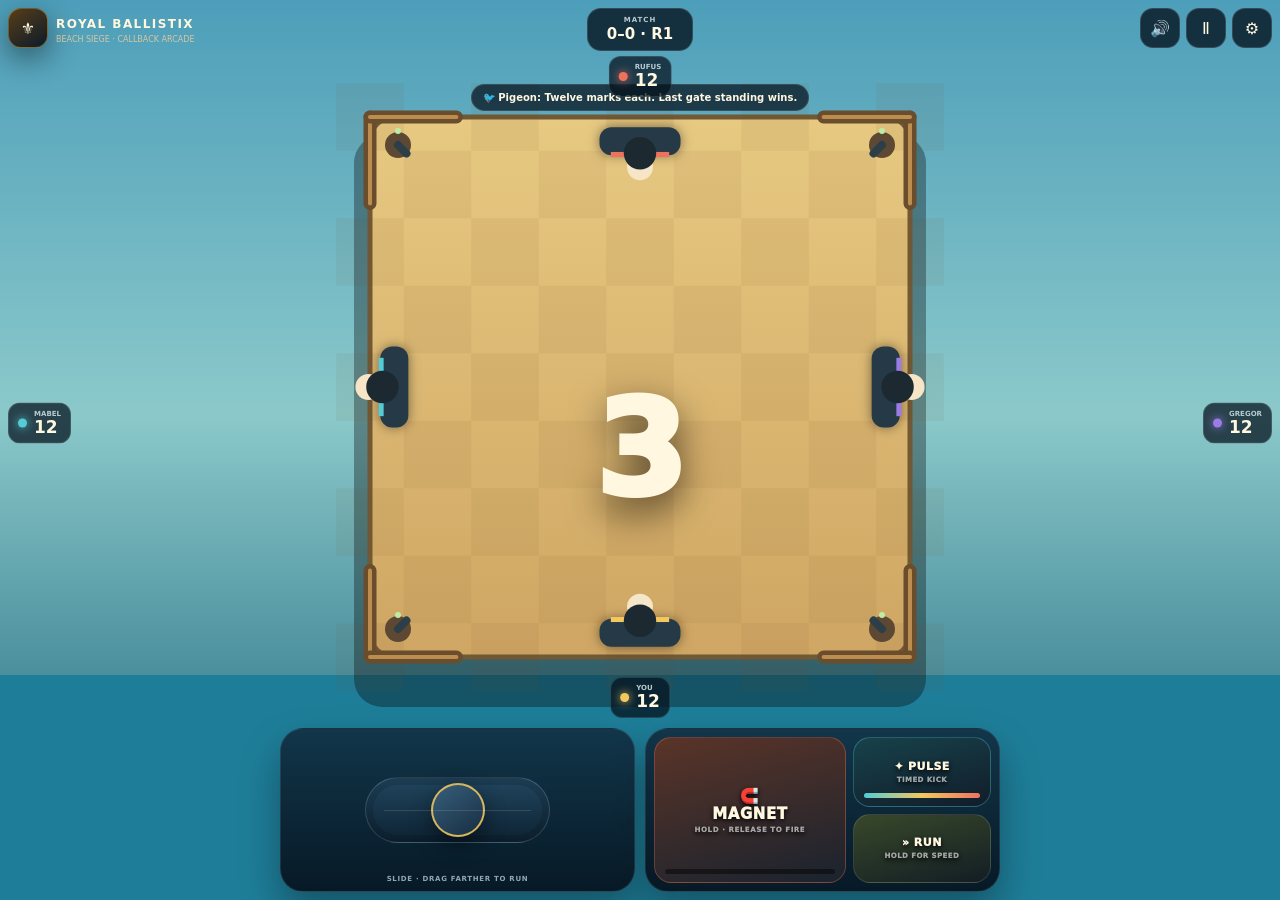
==== game-modes/royal-ballistix/index.html @ d913e24f "Improve Ballistix multi-ball readability and cannon telegraphs" ====
<!doctype html>
<html lang="en">
<head>
<meta charset="utf-8">
<meta name="viewport" content="width=device-width,initial-scale=1,viewport-fit=cover,user-scalable=no">
<meta name="theme-color" content="#07131d">
<title>Royal Ballistix — Beach Siege</title>
<style>
:root{--gold:#f2c85f;--coral:#ef725f;--cyan:#55cbd5;--violet:#9b7be6;--cream:#fff7df;--muted:#b9cbd1}
*{box-sizing:border-box;-webkit-tap-highlight-color:transparent}html,body{margin:0;width:100%;height:100%;overflow:hidden;background:#07131d;color:var(--cream);font-family:Inter,system-ui,-apple-system,Segoe UI,sans-serif;touch-action:none}button,select{font:inherit;color:inherit}#app{position:fixed;inset:0;height:100dvh;overflow:hidden;background:#07131d}canvas{position:absolute;inset:0;width:100%;height:100%;display:block}
.hud{position:absolute;inset:0;pointer-events:none}.top{position:absolute;top:max(8px,env(safe-area-inset-top));left:max(8px,env(safe-area-inset-left));right:max(8px,env(safe-area-inset-right));display:grid;grid-template-columns:1fr auto 1fr;gap:8px;align-items:start}.brand{display:flex;gap:8px;align-items:center}.crest{width:40px;height:40px;display:grid;place-items:center;border-radius:13px;border:1px solid #f2c85f59;background:linear-gradient(145deg,#583d19,#0b1b29);box-shadow:0 10px 30px #0007}.brand b{font-size:12px;letter-spacing:.12em}.brand small{display:block;font-size:8px;color:#d7c6a1;margin-top:3px}.score{padding:7px 11px;border-radius:14px;border:1px solid #ffffff22;background:#06131fcc;text-align:center;min-width:106px}.score small{display:block;font-size:7px;color:var(--muted);letter-spacing:.14em;font-weight:900}.score b{font-size:15px}.tools{display:flex;justify-content:flex-end;gap:6px;pointer-events:auto}.icon{width:40px;height:40px;border-radius:13px;border:1px solid #ffffff22;background:#06131fcc}
.msg{position:absolute;top:84px;left:50%;transform:translateX(-50%);width:min(86vw,520px);text-align:center}.msg span{display:inline-block;padding:7px 11px;border-radius:999px;border:1px solid #ffffff1d;background:#06131fbb;font-size:10px;font-weight:850}.life{position:absolute;padding:6px 9px;border-radius:12px;border:1px solid #ffffff20;background:#06131fbd;display:flex;gap:7px;align-items:center}.life.out{opacity:.32;filter:grayscale(1)}.dot{width:9px;height:9px;border-radius:50%;box-shadow:0 0 10px currentColor}.life small{display:block;font-size:7px;color:var(--muted);font-weight:900}.life b{font-size:17px;line-height:1}.l0{left:50%;bottom:182px;transform:translateX(-50%)}.l1{left:50%;top:56px;transform:translateX(-50%)}.l2{left:8px;top:47%;transform:translateY(-50%)}.l3{right:8px;top:47%;transform:translateY(-50%)}
.controls{position:absolute;left:max(8px,env(safe-area-inset-left));right:max(8px,env(safe-area-inset-right));bottom:max(8px,env(safe-area-inset-bottom));height:164px;display:grid;grid-template-columns:1fr 1fr;gap:10px;pointer-events:none}.glass{border:1px solid #ffffff18;background:linear-gradient(180deg,#10293cd9,#06131ff0);border-radius:23px;box-shadow:0 20px 40px #0005}.move{display:grid;place-items:center;pointer-events:auto;position:relative}.track{width:min(40vw,185px);height:66px;border-radius:999px;border:1px solid #ffffff22;background:linear-gradient(#21465f,#0d2232);box-shadow:inset 0 0 0 7px #0002;position:relative}.track:after{content:"";position:absolute;left:10%;right:10%;top:50%;height:1px;background:#ffffff20}.knob{position:absolute;left:50%;top:50%;width:54px;height:54px;border-radius:50%;transform:translate(-50%,-50%);border:2px solid #f2c85fdd;background:linear-gradient(145deg,#385f7b,#162d42);box-shadow:0 8px 22px #0007}.hint{position:absolute;bottom:8px;font-size:7px;color:#91a8b4;font-weight:900;letter-spacing:.1em}.pad{padding:8px;display:grid;grid-template-columns:1fr .72fr;grid-template-rows:1fr 1fr;gap:7px;pointer-events:auto}.btn{border:1px solid #ffffff20;border-radius:17px;font-weight:1000;letter-spacing:.04em;text-shadow:0 2px 5px #000;position:relative;overflow:hidden}.btn:active{transform:scale(.985)}#magnet{grid-row:1/3;background:linear-gradient(165deg,#5a3428,#1a232e);border-color:#ef725f55;font-size:15px}#pulse{background:linear-gradient(165deg,#17424b,#111d2a);border-color:#55cbd555;font-size:11px}#run{background:linear-gradient(165deg,#38482a,#131d24);font-size:11px}.sub{display:block;font-size:7px;color:#ffffff99;margin-top:3px}.mini{position:absolute;left:10px;right:10px;bottom:8px;height:5px;background:#0007;border-radius:99px;overflow:hidden}.mini i{display:block;height:100%;width:0;background:linear-gradient(90deg,#55cbd5,#f2c85f,#ef725f)}
.count{position:absolute;inset:0;display:grid;place-items:center;font-size:clamp(74px,22vw,132px);font-weight:1000;text-shadow:0 14px 36px #0009}.hidden{display:none!important}.overlay{position:absolute;inset:0;display:none;place-items:center;padding:20px;background:#02080da8;z-index:10;pointer-events:auto}.overlay.open{display:grid}.card{width:min(92vw,430px);padding:22px;border-radius:24px;border:1px solid #ffffff22;background:linear-gradient(#17384df2,#07151fff);text-align:center;box-shadow:0 30px 90px #0008}.card h2{margin:6px 0}.card p{font-size:11px;line-height:1.5;color:var(--muted)}.card button,.card select{min-height:44px;border-radius:12px;border:1px solid #ffffff20;background:#173247;padding:0 14px;font-weight:900}.row{display:grid;grid-template-columns:1fr auto;gap:10px;align-items:center;text-align:left;padding:10px 0;border-top:1px solid #ffffff16}.row small{display:block;color:var(--muted);font-size:9px}.primary{background:linear-gradient(#73551f,#3e2d11)!important;border-color:#f2c85f55!important}.error{position:absolute;inset:0;display:none;place-items:center;padding:22px;background:#07131d;z-index:50}.error.show{display:grid}@media(min-width:780px){.controls{left:50%;right:auto;transform:translateX(-50%);width:720px}}@media(max-height:700px){.controls{height:148px}.l0{bottom:166px}.msg{top:76px}}
</style>
</head>
<body><div id="app">
<canvas id="game"></canvas>
<div class="hud">
<div class="top"><div class="brand"><div class="crest">⚜</div><div><b>ROYAL BALLISTIX</b><small>BEACH SIEGE · CALLBACK ARCADE</small></div></div><div class="score"><small>MATCH</small><b id="score">0–0 · R1</b></div><div class="tools"><button id="sound" class="icon">🔊</button><button id="pause" class="icon">Ⅱ</button><button id="settings" class="icon">⚙</button></div></div>
<div class="msg"><span id="msg">🐦 Pigeon: Guard your gate. Steal the volley.</span></div>
<div class="life l0"><span class="dot" style="color:var(--gold);background:var(--gold)"></span><div><small>YOU</small><b>12</b></div></div>
<div class="life l1"><span class="dot" style="color:var(--coral);background:var(--coral)"></span><div><small>RUFUS</small><b>12</b></div></div>
<div class="life l2"><span class="dot" style="color:var(--cyan);background:var(--cyan)"></span><div><small>MABEL</small><b>12</b></div></div>
<div class="life l3"><span class="dot" style="color:var(--violet);background:var(--violet)"></span><div><small>GREGOR</small><b>12</b></div></div>
<div id="count" class="count">3</div>
<div class="controls"><div id="move" class="move glass"><div id="track" class="track"><div id="knob" class="knob"></div></div><div class="hint">SLIDE · DRAG FARTHER TO RUN</div></div><div class="pad glass"><button id="magnet" class="btn">🧲<br>MAGNET<span class="sub">HOLD · RELEASE TO FIRE</span><span class="mini"><i id="magFill"></i></span></button><button id="pulse" class="btn">✦ PULSE<span class="sub">TIMED KICK</span><span class="mini"><i id="pulseFill"></i></span></button><button id="run" class="btn">» RUN<span class="sub">HOLD FOR SPEED</span></button></div></div>
</div>
<div id="pauseOv" class="overlay"><div class="card"><div style="font-size:38px">⚜</div><h2>Paused</h2><p>The tide can wait.</p><button id="resume" class="primary">Resume</button></div></div>
<div id="settingsOv" class="overlay"><div class="card"><h2>Beach Siege Settings</h2><p>Keyboard: A/D or arrows, Space magnet, X pulse, Shift run.</p><div class="row"><div><strong>Difficulty</strong><small>AI movement and timing</small></div><select id="difficulty"><option value="easy">Squire</option><option value="normal" selected>Knight</option><option value="hard">Champion</option></select></div><div style="display:grid;grid-template-columns:1fr 1fr;gap:8px;margin-top:14px"><button id="restart">Restart</button><button id="close" class="primary">Back</button></div></div></div>
<div id="resultOv" class="overlay"><div class="card"><div style="font-size:42px">👑</div><h2 id="resultTitle">Round Won</h2><p id="resultCopy"></p><button id="next" class="primary">Next Round</button></div></div>
<div id="error" class="error"><div class="card"><div style="font-size:42px">⚠</div><h2>Game Error</h2><p id="errorText"></p><button onclick="location.reload()" class="primary">Reload</button></div></div>
</div>
<script>
(function(){'use strict';
var $=function(s){return document.querySelector(s)},C=$('#game'),ctx=C.getContext('2d',{alpha:false});
if(!ctx){$('#errorText').textContent='Canvas is not available in this browser.';$('#error').classList.add('show');return}
var COLORS=['#f2c85f','#ef725f','#55cbd5','#9b7be6'],NAMES=['YOU','RUFUS','MABEL','GREGOR'];
var S={w:0,h:0,dpr:1,cx:0,cy:0,size:0,half:0,goal:0,pad:0},G={phase:'countdown',count:3.15,round:1,you:0,them:0,paused:false,last:performance.now(),spawn:0,nextSpawn:.7,balls:[],parts:[],rings:[],shake:0,sound:true,diff:'normal',launch:null},input={axis:0,keyAxis:0,drag:false,pointer:null,mag:false,run:false,pulse:false};
var AI={easy:{speed:.82,react:.18,catch:.55,pulse:.35,aimError:.32},normal:{speed:1,react:.09,catch:.76,pulse:.62,aimError:.18},hard:{speed:1.13,react:.04,catch:.92,pulse:.82,aimError:.10}},AI_PERSONAS=[null,{name:"RUFUS",style:"hunter",risk:.82,hold:.72,targetHuman:.55},{name:"MABEL",style:"schemer",risk:.58,hold:1.15,targetHuman:.34},{name:"GREGOR",style:"bully",risk:.72,hold:.88,targetHuman:.72}],audio=null;
var TUNING={simulation:{fixedDt:1/120,maxFrame:.05,maxSteps:6},ball:{spawnMin:.34,spawnMax:.42,minSpeed:.30,maxSpeed:1.05,wallRestitution:.985,paddleRestitution:1.025,collisionRestitution:.94,maxTravelPerSubstep:.42,stuckSpeed:.09,stuckTime:1.15},paddle:{normalSpeed:.50,runSpeed:.78,aiNormal:.47,aiRun:.72},magnet:{overheat:5,maxHeld:4,releaseSpeed:.88,fizzleSpeed:.18,aimMax:.72,aimResponse:10,volleySpread:.10},ai:{retargetMin:.35,retargetMax:.72,releaseJitter:.08,weakLifeBias:.85,openLaneBias:.55},pulse:{speed:.94,missCooldown:2,hitCooldown:.42},readability:{launchTelegraph:.72,trailMin:.52,trailLength:.11,threatTime:.72}};
function clamp(v,a,b){return Math.max(a,Math.min(b,v))}function lerp(a,b,t){return a+(b-a)*t}function damp(a,b,l,dt){return lerp(a,b,1-Math.exp(-l*dt))}function rand(a,b){return a+Math.random()*(b-a)}
function ainit(){if(audio)return;try{audio=new(window.AudioContext||window.webkitAudioContext)()}catch(e){}}function tone(f,d,v,type){if(!G.sound)return;ainit();if(!audio)return;f=f||220;d=d||.06;v=v||.025;type=type||'triangle';var o=audio.createOscillator(),g=audio.createGain();o.type=type;o.frequency.value=f;g.gain.setValueAtTime(v,audio.currentTime);g.gain.exponentialRampToValueAtTime(.0001,audio.currentTime+d);o.connect(g).connect(audio.destination);o.start();o.stop(audio.currentTime+d)}
function say(t){$('#msg').textContent='🐦 Pigeon: '+t}function resize(){S.dpr=Math.min(devicePixelRatio||1,2);S.w=innerWidth;S.h=innerHeight;C.width=Math.round(S.w*S.dpr);C.height=Math.round(S.h*S.dpr);ctx.setTransform(S.dpr,0,0,S.dpr,0,0);S.cx=S.w/2;S.cy=S.h*.43;S.size=Math.min(S.w*.88,S.h*.60,670);S.half=S.size/2;S.goal=S.size*.34;S.pad=S.size*.075}addEventListener('resize',resize);resize();
function makeP(id){return{id:id,life:12,alive:true,pos:0,vel:0,target:0,think:0,mag:false,magT:0,lock:0,held:[],pulseCd:0,pulseT:0,run:false,aim:0,aimIntent:0,attackTarget:-1,attackThink:0,aiState:"POSITION"}}var P=[0,1,2,3].map(makeP);
function resetRound(){G.phase='countdown';G.count=3.15;G.spawn=0;G.nextSpawn=.7;G.launch=null;G.balls=[];G.parts=[];G.rings=[];for(var i=0;i<P.length;i++)P[i]=makeP(i);$('#count').classList.remove('hidden');$('#resultOv').classList.remove('open');hud();say('Twelve marks each. Last gate standing wins.')}
function restart(){G.round=1;G.you=0;G.them=0;G.paused=false;$('#pauseOv').classList.remove('open');$('#settingsOv').classList.remove('open');resetRound()}
function pxy(p){var d=S.half-S.size*.045;if(p.id===0)return[S.cx+p.pos,S.cy+d];if(p.id===1)return[S.cx-p.pos,S.cy-d];if(p.id===2)return[S.cx-d,S.cy-p.pos];return[S.cx+d,S.cy+p.pos]}function inward(p){return p.id===0?[0,-1]:p.id===1?[0,1]:p.id===2?[1,0]:[-1,0]}function tangent(p){return p.id===0?[1,0]:p.id===1?[-1,0]:p.id===2?[0,-1]:[0,1]}
function hud(){var q=document.querySelectorAll('.life');for(var i=0;i<P.length;i++){q[i].querySelector('b').textContent=String(P[i].life).padStart(2,'0');q[i].classList.toggle('out',!P[i].alive)}$('#score').textContent=G.you+'–'+G.them+' · R'+G.round;var me=P[0];$('#magFill').style.width=(me.mag?clamp(me.magT/5,0,1)*100:0)+'%';$('#pulseFill').style.width=(me.pulseCd?clamp(1-me.pulseCd/2.6,0,1)*100:100)+'%'}
function queueBall(){if(G.balls.length>=4||G.launch)return;G.launch={corner:Math.floor(Math.random()*4),t:TUNING.readability.launchTelegraph}}function addBall(cornerIndex){if(G.balls.length>=4)return;var cs=[[1,1],[-1,1],[1,-1],[-1,-1]],corner=cs[cornerIndex==null?Math.floor(Math.random()*4):cornerIndex],margin=S.size*.085,x=S.cx+corner[0]*(S.half-margin),y=S.cy+corner[1]*(S.half-margin),dx=S.cx-x+rand(-60,60),dy=S.cy-y+rand(-60,60),n=Math.hypot(dx,dy)||1,sp=rand(S.size*TUNING.ball.spawnMin,S.size*TUNING.ball.spawnMax);G.balls.push({x:x,y:y,vx:dx/n*sp,vy:dy/n*sp,r:S.size*.021,held:null,age:0,last:-1});burst(x,y,'#fff0aa',8);tone(260)}
function burst(x,y,col,n){n=n||10;for(var i=0;i<n;i++){var a=Math.random()*Math.PI*2,s=rand(40,150);G.parts.push({x:x,y:y,vx:Math.cos(a)*s,vy:Math.sin(a)*s,life:rand(.25,.5),max:.5,col:col})}}function ring(x,y,col){G.rings.push({x:x,y:y,r:10,life:.34,max:.34,col:col})}
function startMag(p){if(!p.alive||p.lock>0||p.pulseT>0)return;p.mag=true;p.magT=0;tone(190)}
function releaseMag(p,fizzle){if(!p.mag&&!p.held.length)return;var q=pxy(p),x=q[0],y=q[1],n=inward(p),t=tangent(p),arr=p.held.slice();p.held=[];for(var i=0;i<arr.length;i++){var b=arr[i],spread=(i-(arr.length-1)/2)*TUNING.magnet.volleySpread+p.aim*TUNING.magnet.aimMax,dx=n[0]+t[0]*spread,dy=n[1]+t[1]*spread,m=Math.hypot(dx,dy)||1,sp=fizzle?S.size*TUNING.magnet.fizzleSpeed:S.size*(TUNING.magnet.releaseSpeed+arr.length*.03);b.held=null;b.x=x+n[0]*S.size*.065;b.y=y+n[1]*S.size*.065;b.vx=dx/m*sp;b.vy=dy/m*sp;b.last=p.id}if(arr.length){ring(x,y,COLORS[p.id]);tone(fizzle?110:180,.1,.03,fizzle?'sawtooth':'square')}if(fizzle){p.lock=1.4;if(p.id===0)say('Magnet overheated — volley dropped.')}else if(arr.length>1&&p.id===0)say('Volley away — '+arr.length+' balls!');p.mag=false;p.magT=0}
function pulse(p){if(!p.alive||p.pulseCd>0||p.mag||G.phase!=='fight')return;var q=pxy(p),x=q[0],y=q[1],n=inward(p),t=tangent(p),hit=false;p.pulseT=.18;for(var i=0;i<G.balls.length;i++){var b=G.balls[i];if(b.held!==null)continue;var dx=b.x-x,dy=b.y-y,front=dx*n[0]+dy*n[1],side=dx*t[0]+dy*t[1];if(front>0&&front<S.size*.12&&Math.abs(side)<S.pad*.9){var sp=Math.max(S.size*.92,Math.hypot(b.vx,b.vy)*1.3);b.vx=n[0]*sp+t[0]*side*3;b.vy=n[1]*sp+t[1]*side*3;b.last=p.id;burst(b.x,b.y,COLORS[p.id],12);hit=true}}p.pulseCd=hit?TUNING.pulse.hitCooldown:TUNING.pulse.missCooldown;ring(x,y,COLORS[p.id]);tone(hit?430:240,.07,.025,'square')}
function capture(b,p){b.held=p.id;b.vx=b.vy=0;p.held.push(b);burst(b.x,b.y,COLORS[p.id],5);tone(330)}
function player(dt,p){var a=input.drag?input.axis:input.keyAxis,run=input.run||Math.abs(a)>.82,max=run?S.size*TUNING.paddle.runSpeed:S.size*TUNING.paddle.normalSpeed;p.vel=damp(p.vel,a*max,18,dt);p.pos=clamp(p.pos+p.vel*dt,-S.goal*.9,S.goal*.9);p.aimIntent=p.mag?a:0;p.aim=damp(p.aim,p.aimIntent,TUNING.magnet.aimResponse,dt);if(input.mag&&!p.mag&&p.lock<=0)startMag(p);if(!input.mag&&p.mag)releaseMag(p,false);if(input.pulse){input.pulse=false;pulse(p)}}
function incoming(p,b){if(b.held!==null)return null;var q=pxy(p),n=inward(p),t=tangent(p),dx=b.x-q[0],dy=b.y-q[1],toward=-(b.vx*n[0]+b.vy*n[1]),front=dx*n[0]+dy*n[1];if(toward<=1||front<0)return null;var tm=front/toward;if(tm>2.2)return null;return{time:tm,pos:dx*t[0]+dy*t[1]+(b.vx*t[0]+b.vy*t[1])*tm,b:b}}
function chooseAttackTarget(p,cfg){var persona=AI_PERSONAS[p.id],candidates=[],best=-1,bestScore=-999;for(var i=0;i<P.length;i++){var o=P[i];if(i===p.id||!o.alive)continue;var score=(12-o.life)/12*TUNING.ai.weakLifeBias+Math.random()*.18;if(i===0)score+=persona.targetHuman*.22;var oq=pxy(o),pq=pxy(p),dist=Math.hypot(oq[0]-pq[0],oq[1]-pq[1])/Math.max(S.size,1);score+=(1-clamp(dist,0,1.5))*TUNING.ai.openLaneBias;if(score>bestScore){bestScore=score;best=i}}p.attackTarget=best;p.attackThink=rand(TUNING.ai.retargetMin,TUNING.ai.retargetMax);return best}
function aimAtTarget(p,targetId,cfg){if(targetId<0||!P[targetId]||!P[targetId].alive)return 0;var q=pxy(p),oq=pxy(P[targetId]),n=inward(p),t=tangent(p),dx=oq[0]-q[0],dy=oq[1]-q[1],front=dx*n[0]+dy*n[1],side=dx*t[0]+dy*t[1],desired=front>1?clamp(side/front,-TUNING.magnet.aimMax,TUNING.magnet.aimMax)/TUNING.magnet.aimMax:0;return clamp(desired+rand(-cfg.aimError,cfg.aimError),-1,1)}
function ai(dt,p){var cfg=AI[G.diff],persona=AI_PERSONAS[p.id];p.think-=dt;p.attackThink-=dt;var best=null;for(var i=0;i<G.balls.length;i++){var z=incoming(p,G.balls[i]);if(z&&Math.abs(z.pos)<S.goal*1.05&&(!best||z.time<best.time))best=z}if(p.mag&&p.held.length){p.aiState="ATTACK";if(p.attackThink<=0||p.attackTarget<0||!P[p.attackTarget]||!P[p.attackTarget].alive)chooseAttackTarget(p,cfg);p.aimIntent=aimAtTarget(p,p.attackTarget,cfg);p.aim=damp(p.aim,p.aimIntent,TUNING.magnet.aimResponse*.7,dt);var releaseAt=persona.hold+(p.held.length-1)*-.12;if(p.magT>releaseAt||p.held.length>=3||p.magT>3.6)releaseMag(p,false)}else{p.aimIntent=0;p.aim=damp(p.aim,0,6,dt);if(p.think<=0){p.think=rand(cfg.react,cfg.react+.1);if(best){p.aiState=best.time<.45?"DEFEND":"INTERCEPT";p.target=clamp(best.pos,-S.goal*.9,S.goal*.9);p.run=Math.abs(p.target-p.pos)>S.size*.11;if(best.time<.52&&Math.abs(best.pos-p.pos)<S.pad*.88&&p.lock<=0&&Math.random()<cfg.catch*persona.risk&&!p.mag){startMag(p);chooseAttackTarget(p,cfg)}else if(best.time<.17&&Math.abs(best.pos-p.pos)<S.pad&&p.pulseCd<=0&&!p.mag&&Math.random()<cfg.pulse)pulse(p)}else{p.aiState="POSITION";p.target=damp(p.target,0,.8,.1);p.run=false}}}var d=clamp((p.target-p.pos)/(S.size*.12),-1,1),max=(p.run?S.size*TUNING.paddle.aiRun:S.size*TUNING.paddle.aiNormal)*cfg.speed;p.vel=damp(p.vel,d*max,11,dt);p.pos=clamp(p.pos+p.vel*dt,-S.goal*.9,S.goal*.9)}
function paddles(dt){for(var i=0;i<P.length;i++){var p=P[i];p.pulseCd=Math.max(0,p.pulseCd-dt);p.pulseT=Math.max(0,p.pulseT-dt);p.lock=Math.max(0,p.lock-dt);if(!p.alive)continue;p.id===0?player(dt,p):ai(dt,p);if(p.mag){p.magT+=dt;if(p.magT>=TUNING.magnet.overheat)releaseMag(p,true)}var q=pxy(p),n=inward(p),t=tangent(p);for(var j=0;j<p.held.length;j++){var b=p.held[j],off=(j-(p.held.length-1)/2)*S.size*.032;b.x=q[0]+n[0]*S.size*.065+t[0]*off;b.y=q[1]+n[1]*S.size*.065+t[1]*off}}}
function hitPaddle(b,p){if(!p.alive||b.held!==null)return false;var q=pxy(p),n=inward(p),t=tangent(p),dx=b.x-q[0],dy=b.y-q[1],side=dx*t[0]+dy*t[1],front=dx*n[0]+dy*n[1],toward=-(b.vx*n[0]+b.vy*n[1]);if(Math.abs(side)>S.pad+b.r||Math.abs(front)>S.size*.032+b.r||toward<=0)return false;if(p.mag&&p.held.length<TUNING.magnet.maxHeld&&front>0&&front<S.size*.11){capture(b,p);return true}var sp=Math.max(S.size*TUNING.ball.minSpeed,Math.hypot(b.vx,b.vy)*TUNING.ball.paddleRestitution),kick=side/(S.pad+b.r)*S.size*.16+p.vel*.22;if(p.pulseT>0){sp=Math.max(sp,S.size*TUNING.pulse.speed);p.pulseT=0;p.pulseCd=.38;burst(b.x,b.y,COLORS[p.id],12);ring(q[0],q[1],COLORS[p.id])}b.vx=n[0]*sp+t[0]*kick;b.vy=n[1]*sp+t[1]*kick;b.x=q[0]+n[0]*(S.size*.032+b.r+2);b.y=q[1]+n[1]*(S.size*.032+b.r+2);b.last=p.id;tone(155,.045,.018);return true}
function scoreGoal(id,b){var p=P[id];p.life=Math.max(0,p.life-1);burst(b.x,b.y,COLORS[id],18);ring(b.x,b.y,'#ff7461');G.shake=.35;tone(90,.16,.035,'square');G.balls.splice(G.balls.indexOf(b),1);say(id===0?'Your gate is hit — '+p.life+' remaining.':NAMES[id]+"'s gate drops to "+p.life+'.');if(p.life<=0){p.alive=false;releaseMag(p,true);say(id===0?'Your gate is sealed. Survive the round as a spectator.':NAMES[id]+' is washed out — that gate becomes a wall.');endCheck()}hud()}
function endCheck(){var alive=P.filter(function(p){return p.alive});if(alive.length>1)return;G.phase='end';var w=alive[0]||P[0];if(w.id===0)G.you++;else G.them++;hud();setTimeout(function(){var over=G.you>=3||G.them>=3;$('#resultTitle').textContent=over?(G.you>=3?'Crown Claimed':'Crown Lost'):(w.id===0?'Round Won':NAMES[w.id]+' Wins');$('#resultCopy').textContent=over?'Final match score '+G.you+'–'+G.them+'.':'Match score '+G.you+'–'+G.them+'. First to 3 wins takes the crown.';$('#next').textContent=over?'Play Again':'Next Round';$('#resultOv').classList.add('open')},500)}
function boundaries(b){var L=S.cx-S.half,R=S.cx+S.half,T=S.cy-S.half,B=S.cy+S.half,g=S.goal,inX=Math.abs(b.x-S.cx)<g,inY=Math.abs(b.y-S.cy)<g;if(b.y>B+b.r&&inX&&P[0].alive){scoreGoal(0,b);return true}if(b.y<T-b.r&&inX&&P[1].alive){scoreGoal(1,b);return true}if(b.x<L-b.r&&inY&&P[2].alive){scoreGoal(2,b);return true}if(b.x>R+b.r&&inY&&P[3].alive){scoreGoal(3,b);return true}if((!P[0].alive||!inX)&&b.y>B-b.r){b.y=B-b.r;b.vy=-Math.abs(b.vy)*TUNING.ball.wallRestitution}if((!P[1].alive||!inX)&&b.y<T+b.r){b.y=T+b.r;b.vy=Math.abs(b.vy)*TUNING.ball.wallRestitution}if((!P[2].alive||!inY)&&b.x<L+b.r){b.x=L+b.r;b.vx=Math.abs(b.vx)*TUNING.ball.wallRestitution}if((!P[3].alive||!inY)&&b.x>R-b.r){b.x=R-b.r;b.vx=-Math.abs(b.vx)*TUNING.ball.wallRestitution}return false}
function clampBallSpeed(b){var s=Math.hypot(b.vx,b.vy),max=S.size*TUNING.ball.maxSpeed;if(s>max){b.vx=b.vx/s*max;b.vy=b.vy/s*max}}
function balls(dt){for(var i=G.balls.length-1;i>=0;i--){var b=G.balls[i];if(b.held!==null)continue;b.age+=dt;var speed=Math.hypot(b.vx,b.vy),maxTravel=Math.max(2,b.r*TUNING.ball.maxTravelPerSubstep),subs=Math.max(1,Math.ceil(speed*dt/maxTravel)),sd=dt/subs,removed=false;for(var s=0;s<subs&&!removed;s++){b.x+=b.vx*sd;b.y+=b.vy*sd;for(var p=0;p<P.length;p++)if(hitPaddle(b,P[p]))break;if(boundaries(b)){removed=true;break}for(var j=i-1;j>=0;j--){var o=G.balls[j];if(o.held!==null)continue;var dx=b.x-o.x,dy=b.y-o.y,d=Math.hypot(dx,dy)||1,min=b.r+o.r;if(d<min){var nx=dx/d,ny=dy/d,ov=min-d;b.x+=nx*ov*.5;b.y+=ny*ov*.5;o.x-=nx*ov*.5;o.y-=ny*ov*.5;var rv=(b.vx-o.vx)*nx+(b.vy-o.vy)*ny;if(rv<0){var imp=-rv*TUNING.ball.collisionRestitution;b.vx+=nx*imp;b.vy+=ny*imp;o.vx-=nx*imp;o.vy-=ny*imp;clampBallSpeed(o)}}}clampBallSpeed(b)}}}
function step(dt){if(G.phase==='fight'){G.spawn+=dt;if(G.launch){G.launch.t-=dt;if(G.launch.t<=0){addBall(G.launch.corner);G.launch=null;G.spawn=0;G.nextSpawn=G.balls.length?rand(2.7,4.2):.8}}else if(G.spawn>=G.nextSpawn&&G.balls.length<4){queueBall()}paddles(dt);balls(dt)}for(var i=0;i<G.parts.length;i++){var p=G.parts[i];p.life-=dt;p.x+=p.vx*dt;p.y+=p.vy*dt;p.vx*=.985;p.vy*=.985}G.parts=G.parts.filter(function(p){return p.life>0});for(var j=0;j<G.rings.length;j++){G.rings[j].life-=dt;G.rings[j].r+=S.size*.5*dt}G.rings=G.rings.filter(function(r){return r.life>0});G.shake=damp(G.shake,0,5,dt)}
function phase(dt){if(G.phase==='countdown'){G.count-=dt;$('#count').textContent=G.count>.45?String(Math.max(1,Math.ceil(G.count))):'GO!';if(G.count<=0){G.phase='fight';$('#count').classList.add('hidden');say('Catch, slide, release — and watch the corner cannons.');tone(390,.08,.03)}}}
function rr(x,y,w,h,r){ctx.beginPath();if(ctx.roundRect)ctx.roundRect(x,y,w,h,r);else{ctx.moveTo(x+r,y);ctx.lineTo(x+w-r,y);ctx.quadraticCurveTo(x+w,y,x+w,y+r);ctx.lineTo(x+w,y+h-r);ctx.quadraticCurveTo(x+w,y+h,x+w-r,y+h);ctx.lineTo(x+r,y+h);ctx.quadraticCurveTo(x,y+h,x,y+h-r);ctx.lineTo(x,y+r);ctx.quadraticCurveTo(x,y,x+r,y)}}
function wall(x1,y1,x2,y2){ctx.strokeStyle='#694d2d';ctx.lineWidth=13;ctx.lineCap='round';ctx.beginPath();ctx.moveTo(x1,y1);ctx.lineTo(x2,y2);ctx.stroke();ctx.strokeStyle='#bb8e4f';ctx.lineWidth=4;ctx.stroke()}
function drawP(p){if(!p.alive)return;var q=pxy(p),n=inward(p),t=tangent(p),ang=Math.atan2(t[1],t[0]);ctx.save();ctx.translate(q[0],q[1]);ctx.rotate(ang);if(p.mag&&p.held.length){ctx.strokeStyle=COLORS[p.id];ctx.lineWidth=3;ctx.beginPath();ctx.moveTo(0,-S.size*.06);ctx.lineTo(p.aim*S.size*.12,-S.size*.20);ctx.stroke()}if(p.mag){ctx.globalAlpha=.18+.08*Math.sin(performance.now()/90);ctx.strokeStyle=COLORS[p.id];ctx.lineWidth=10;ctx.beginPath();ctx.arc(0,0,S.pad*1.25,0,Math.PI*2);ctx.stroke();ctx.globalAlpha=1}ctx.shadowColor='#0007';ctx.shadowBlur=12;ctx.fillStyle='#263947';rr(-S.pad,-S.size*.026,S.pad*2,S.size*.052,12);ctx.fill();ctx.shadowBlur=0;ctx.fillStyle=COLORS[p.id];ctx.fillRect(-S.pad*.72,-S.size*.029,S.pad*1.44,5);ctx.fillStyle='#f6e5c6';ctx.beginPath();ctx.arc(0,-S.size*.048,S.size*.024,0,Math.PI*2);ctx.fill();ctx.fillStyle='#1c2931';ctx.beginPath();ctx.arc(0,-S.size*.022,S.size*.03,0,Math.PI*2);ctx.fill();ctx.restore()}
function threatToHuman(b){if(!P[0].alive||b.held!==null)return 99;var z=incoming(P[0],b);return z&&Math.abs(z.pos)<S.goal*1.05?z.time:99}
function drawBall(b){var sp=Math.hypot(b.vx,b.vy),th=threatToHuman(b);if(sp>S.size*TUNING.readability.trailMin){var len=TUNING.readability.trailLength*S.size,mag=sp||1;ctx.save();ctx.globalAlpha=th<TUNING.readability.threatTime?.58:.24;ctx.strokeStyle=th<TUNING.readability.threatTime?'#ff765f':'#fff1b0';ctx.lineWidth=Math.max(2,b.r*.42);ctx.lineCap='round';ctx.beginPath();ctx.moveTo(b.x,b.y);ctx.lineTo(b.x-b.vx/mag*len,b.y-b.vy/mag*len);ctx.stroke();ctx.restore()}ctx.save();ctx.translate(b.x,b.y);ctx.shadowColor='#0007';ctx.shadowBlur=8;ctx.fillStyle='#8a5b32';ctx.beginPath();ctx.arc(0,0,b.r,0,Math.PI*2);ctx.fill();ctx.shadowBlur=0;ctx.strokeStyle='#e7c36d';ctx.lineWidth=Math.max(2,b.r*.18);ctx.beginPath();ctx.arc(0,0,b.r*.62,0,Math.PI*2);ctx.stroke();ctx.rotate(performance.now()/500+b.x*.01);ctx.beginPath();ctx.moveTo(-b.r*.8,0);ctx.lineTo(b.r*.8,0);ctx.stroke();ctx.restore()}
function cannonPoints(){return [[S.cx-S.half+28,S.cy-S.half+28],[S.cx+S.half-28,S.cy-S.half+28],[S.cx-S.half+28,S.cy+S.half-28],[S.cx+S.half-28,S.cy+S.half-28]]}
function drawLaunchWarning(){if(!G.launch)return;var pts=cannonPoints(),q=pts[G.launch.corner],p=1-G.launch.t/TUNING.readability.launchTelegraph;ctx.save();ctx.strokeStyle='#fff0a0';ctx.fillStyle='#fff0a0';ctx.globalAlpha=.28+.6*p;ctx.lineWidth=3+4*p;ctx.beginPath();ctx.arc(q[0],q[1],18+18*p,0,Math.PI*2);ctx.stroke();ctx.beginPath();ctx.moveTo(q[0],q[1]);ctx.lineTo(lerp(q[0],S.cx,.28),lerp(q[1],S.cy,.28));ctx.stroke();ctx.font='900 10px system-ui';ctx.textAlign='center';ctx.fillText('FIRE!',q[0],q[1]-26);ctx.restore()}
function cannons(){var pts=[[S.cx-S.half+28,S.cy-S.half+28],[S.cx+S.half-28,S.cy-S.half+28],[S.cx-S.half+28,S.cy+S.half-28],[S.cx+S.half-28,S.cy+S.half-28]];for(var i=0;i<pts.length;i++){var x=pts[i][0],y=pts[i][1];ctx.fillStyle='#5d4833';ctx.beginPath();ctx.arc(x,y,13,0,Math.PI*2);ctx.fill();ctx.strokeStyle='#2c3f49';ctx.lineWidth=8;ctx.beginPath();ctx.moveTo(x,y);ctx.lineTo(x+(S.cx-x)*.035,y+(S.cy-y)*.035);ctx.stroke();ctx.fillStyle='#bdeca6';ctx.beginPath();ctx.arc(x,y-14,3,0,Math.PI*2);ctx.fill()}}
function draw(){var w=S.w,h=S.h,sh=G.shake*S.size*.018,ox=(Math.random()-.5)*sh,oy=(Math.random()-.5)*sh;ctx.save();ctx.translate(ox,oy);var g=ctx.createLinearGradient(0,0,0,h);g.addColorStop(0,'#4d9eba');g.addColorStop(.46,'#8bc9ca');g.addColorStop(1,'#145d76');ctx.fillStyle=g;ctx.fillRect(-20,-20,w+40,h+40);ctx.fillStyle='#1e7e99';ctx.fillRect(0,S.cy+S.half+18,w,h);ctx.fillStyle='#0005';rr(S.cx-S.half-16,S.cy-S.half+18,S.size+32,S.size+32,28);ctx.fill();var sand=ctx.createLinearGradient(0,S.cy-S.half,0,S.cy+S.half);sand.addColorStop(0,'#e7c982');sand.addColorStop(1,'#cfa663');ctx.fillStyle=sand;rr(S.cx-S.half,S.cy-S.half,S.size,S.size,24);ctx.fill();ctx.strokeStyle='#715936';ctx.lineWidth=5;ctx.stroke();ctx.globalAlpha=.07;ctx.fillStyle='#6d4c27';for(var xx=-4;xx<=4;xx++)for(var yy=-4;yy<=4;yy++)if((xx+yy)%2===0)ctx.fillRect(S.cx+xx*S.size/8-S.size/16,S.cy+yy*S.size/8-S.size/16,S.size/8,S.size/8);ctx.globalAlpha=1;var L=S.cx-S.half,R=S.cx+S.half,T=S.cy-S.half,B=S.cy+S.half,gap=S.goal;wall(L,T,L,S.cy-gap);wall(L,S.cy+gap,L,B);wall(R,T,R,S.cy-gap);wall(R,S.cy+gap,R,B);wall(L,T,S.cx-gap,T);wall(S.cx+gap,T,R,T);wall(L,B,S.cx-gap,B);wall(S.cx+gap,B,R,B);for(var i=0;i<P.length;i++)drawP(P[i]);for(var r=0;r<G.rings.length;r++){var rg=G.rings[r];ctx.globalAlpha=rg.life/rg.max*.8;ctx.strokeStyle=rg.col;ctx.lineWidth=4;ctx.beginPath();ctx.arc(rg.x,rg.y,rg.r,0,Math.PI*2);ctx.stroke()}ctx.globalAlpha=1;for(var b=0;b<G.balls.length;b++)drawBall(G.balls[b]);for(var k=0;k<G.parts.length;k++){var pt=G.parts[k];ctx.globalAlpha=clamp(pt.life/pt.max,0,1);ctx.fillStyle=pt.col;ctx.beginPath();ctx.arc(pt.x,pt.y,3.2,0,Math.PI*2);ctx.fill()}ctx.globalAlpha=1;cannons();drawLaunchWarning();ctx.restore()}
var accumulator=0,debug={fps:60,substeps:0,collisions:0};
function loop(t){try{var frame=Math.min(TUNING.simulation.maxFrame,(t-G.last)/1000||.016);G.last=t;debug.fps=damp(debug.fps,1/Math.max(frame,.001),4,frame);if(!G.paused){phase(frame);accumulator+=frame;var steps=0;while(accumulator>=TUNING.simulation.fixedDt&&steps<TUNING.simulation.maxSteps){step(TUNING.simulation.fixedDt);accumulator-=TUNING.simulation.fixedDt;steps++}if(steps===TUNING.simulation.maxSteps)accumulator=0;debug.substeps=steps}draw();hud();requestAnimationFrame(loop)}catch(e){$('#errorText').textContent=String(e&&e.message||e);$('#error').classList.add('show');console.error(e)}}
var move=$('#move'),track=$('#track'),knob=$('#knob');function moveEv(e){var r=track.getBoundingClientRect();input.axis=clamp((e.clientX-r.left)/r.width*2-1,-1,1);knob.style.left=(50+input.axis*41)+'%'}move.addEventListener('pointerdown',function(e){ainit();input.drag=true;input.pointer=e.pointerId;try{move.setPointerCapture(e.pointerId)}catch(x){}moveEv(e)});move.addEventListener('pointermove',function(e){if(input.drag&&e.pointerId===input.pointer)moveEv(e)});function mend(e){if(input.drag&&(!e||e.pointerId===input.pointer)){input.drag=false;input.pointer=null;input.axis=0;knob.style.left='50%'}}move.addEventListener('pointerup',mend);move.addEventListener('pointercancel',mend);
var mag=$('#magnet');mag.addEventListener('pointerdown',function(e){e.preventDefault();ainit();input.mag=true;try{mag.setPointerCapture(e.pointerId)}catch(x){}});mag.addEventListener('pointerup',function(){input.mag=false});mag.addEventListener('pointercancel',function(){input.mag=false});$('#pulse').addEventListener('pointerdown',function(e){e.preventDefault();ainit();input.pulse=true});$('#run').addEventListener('pointerdown',function(e){e.preventDefault();input.run=true;try{e.currentTarget.setPointerCapture(e.pointerId)}catch(x){}});$('#run').addEventListener('pointerup',function(){input.run=false});$('#run').addEventListener('pointercancel',function(){input.run=false});
var keys={};function krefresh(){input.keyAxis=(keys.ArrowLeft||keys.KeyA?-1:0)+(keys.ArrowRight||keys.KeyD?1:0);input.keyAxis=clamp(input.keyAxis,-1,1);input.run=!!(keys.ShiftLeft||keys.ShiftRight)}addEventListener('keydown',function(e){if(e.code==='ArrowLeft'||e.code==='ArrowRight'||e.code==='Space')e.preventDefault();keys[e.code]=true;krefresh();if(e.code==='Space')input.mag=true;if((e.code==='KeyX'||e.code==='KeyE')&&!e.repeat)input.pulse=true});addEventListener('keyup',function(e){delete keys[e.code];krefresh();if(e.code==='Space')input.mag=false});
function pauseToggle(){G.paused=!G.paused;$('#pauseOv').classList.toggle('open',G.paused);if(G.paused){input.mag=false;input.run=false}}$('#pause').onclick=pauseToggle;$('#resume').onclick=pauseToggle;$('#settings').onclick=function(){$('#settingsOv').classList.add('open');G.paused=true};$('#close').onclick=function(){$('#settingsOv').classList.remove('open');G.paused=false};$('#restart').onclick=restart;$('#next').onclick=function(){var over=G.you>=3||G.them>=3;if(over){G.you=0;G.them=0;G.round=1}else G.round++;resetRound()};$('#difficulty').onchange=function(e){G.diff=e.target.value};$('#sound').onclick=function(){G.sound=!G.sound;$('#sound').textContent=G.sound?'🔊':'🔇';if(G.sound)ainit()};
window.GameDebug={getState:function(){return{game:"Royal Ballistix — Beach Siege",version:"0.6-readability",phase:G.phase,round:G.round,score:[G.you,G.them],fps:+debug.fps.toFixed(1),physicsSubsteps:debug.substeps,launch:G.launch?{corner:G.launch.corner,time:+G.launch.t.toFixed(2)}:null,balls:G.balls.map(function(b){return{x:+b.x.toFixed(1),y:+b.y.toFixed(1),vx:+b.vx.toFixed(1),vy:+b.vy.toFixed(1),speed:+Math.hypot(b.vx,b.vy).toFixed(1),held:b.held}}),players:P.map(function(p){return{id:p.id,life:p.life,alive:p.alive,pos:+p.pos.toFixed(1),velocity:+p.vel.toFixed(1),magnet:p.mag,held:p.held.length,pulseCooldown:+p.pulseCd.toFixed(2),aim:+p.aim.toFixed(2),aiState:p.aiState,attackTarget:p.attackTarget}}),tuning:TUNING}}};
resetRound();requestAnimationFrame(loop);
})();
</script></body></html>
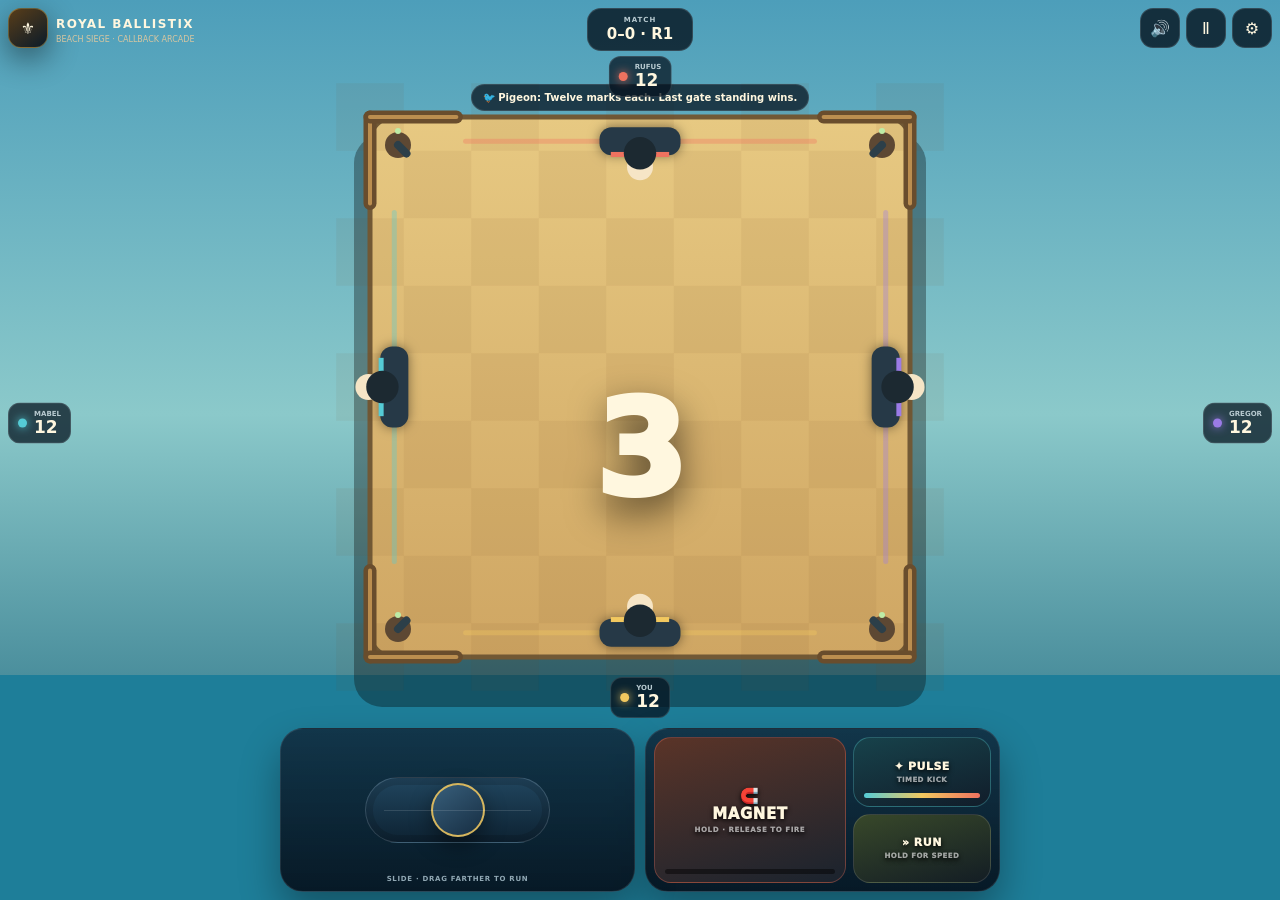
==== commit 2a772c35: "Improve Royal Ballistix gate damage and endgame stakes" ====
--- a/game-modes/royal-ballistix/index.html
+++ b/game-modes/royal-ballistix/index.html
@@ -38,11 +38,11 @@
 var COLORS=['#f2c85f','#ef725f','#55cbd5','#9b7be6'],NAMES=['YOU','RUFUS','MABEL','GREGOR'];
 var S={w:0,h:0,dpr:1,cx:0,cy:0,size:0,half:0,goal:0,pad:0},G={phase:'countdown',count:3.15,round:1,you:0,them:0,paused:false,last:performance.now(),spawn:0,nextSpawn:.7,balls:[],parts:[],rings:[],shake:0,sound:true,diff:'normal',launch:null},input={axis:0,keyAxis:0,drag:false,pointer:null,mag:false,run:false,pulse:false};
 var AI={easy:{speed:.82,react:.18,catch:.55,pulse:.35,aimError:.32},normal:{speed:1,react:.09,catch:.76,pulse:.62,aimError:.18},hard:{speed:1.13,react:.04,catch:.92,pulse:.82,aimError:.10}},AI_PERSONAS=[null,{name:"RUFUS",style:"hunter",risk:.82,hold:.72,targetHuman:.55},{name:"MABEL",style:"schemer",risk:.58,hold:1.15,targetHuman:.34},{name:"GREGOR",style:"bully",risk:.72,hold:.88,targetHuman:.72}],audio=null;
-var TUNING={simulation:{fixedDt:1/120,maxFrame:.05,maxSteps:6},ball:{spawnMin:.34,spawnMax:.42,minSpeed:.30,maxSpeed:1.05,wallRestitution:.985,paddleRestitution:1.025,collisionRestitution:.94,maxTravelPerSubstep:.42,stuckSpeed:.09,stuckTime:1.15},paddle:{normalSpeed:.50,runSpeed:.78,aiNormal:.47,aiRun:.72},magnet:{overheat:5,maxHeld:4,releaseSpeed:.88,fizzleSpeed:.18,aimMax:.72,aimResponse:10,volleySpread:.10},ai:{retargetMin:.35,retargetMax:.72,releaseJitter:.08,weakLifeBias:.85,openLaneBias:.55},pulse:{speed:.94,missCooldown:2,hitCooldown:.42},readability:{launchTelegraph:.72,trailMin:.52,trailLength:.11,threatTime:.72}};
+var TUNING={simulation:{fixedDt:1/120,maxFrame:.05,maxSteps:6},ball:{spawnMin:.34,spawnMax:.42,minSpeed:.30,maxSpeed:1.05,wallRestitution:.985,paddleRestitution:1.025,collisionRestitution:.94,maxTravelPerSubstep:.42,stuckSpeed:.09,stuckTime:1.15},paddle:{normalSpeed:.50,runSpeed:.78,aiNormal:.47,aiRun:.72},magnet:{overheat:5,maxHeld:4,releaseSpeed:.88,fizzleSpeed:.18,aimMax:.72,aimResponse:10,volleySpread:.10},ai:{retargetMin:.35,retargetMax:.72,releaseJitter:.08,weakLifeBias:.85,openLaneBias:.55},pulse:{speed:.94,missCooldown:2,hitCooldown:.42},readability:{launchTelegraph:.72,trailMin:.52,trailLength:.11,threatTime:.72},gate:{criticalLife:3,hitFlash:.34,criticalPulseHz:2.4,normalShake:.7,eliminationShake:1.15,crackMax:5}};
 function clamp(v,a,b){return Math.max(a,Math.min(b,v))}function lerp(a,b,t){return a+(b-a)*t}function damp(a,b,l,dt){return lerp(a,b,1-Math.exp(-l*dt))}function rand(a,b){return a+Math.random()*(b-a)}
 function ainit(){if(audio)return;try{audio=new(window.AudioContext||window.webkitAudioContext)()}catch(e){}}function tone(f,d,v,type){if(!G.sound)return;ainit();if(!audio)return;f=f||220;d=d||.06;v=v||.025;type=type||'triangle';var o=audio.createOscillator(),g=audio.createGain();o.type=type;o.frequency.value=f;g.gain.setValueAtTime(v,audio.currentTime);g.gain.exponentialRampToValueAtTime(.0001,audio.currentTime+d);o.connect(g).connect(audio.destination);o.start();o.stop(audio.currentTime+d)}
 function say(t){$('#msg').textContent='🐦 Pigeon: '+t}function resize(){S.dpr=Math.min(devicePixelRatio||1,2);S.w=innerWidth;S.h=innerHeight;C.width=Math.round(S.w*S.dpr);C.height=Math.round(S.h*S.dpr);ctx.setTransform(S.dpr,0,0,S.dpr,0,0);S.cx=S.w/2;S.cy=S.h*.43;S.size=Math.min(S.w*.88,S.h*.60,670);S.half=S.size/2;S.goal=S.size*.34;S.pad=S.size*.075}addEventListener('resize',resize);resize();
-function makeP(id){return{id:id,life:12,alive:true,pos:0,vel:0,target:0,think:0,mag:false,magT:0,lock:0,held:[],pulseCd:0,pulseT:0,run:false,aim:0,aimIntent:0,attackTarget:-1,attackThink:0,aiState:"POSITION"}}var P=[0,1,2,3].map(makeP);
+function makeP(id){return{id:id,life:12,alive:true,pos:0,vel:0,target:0,think:0,mag:false,magT:0,lock:0,held:[],pulseCd:0,pulseT:0,run:false,aim:0,aimIntent:0,attackTarget:-1,attackThink:0,aiState:"POSITION",gateHit:0}}var P=[0,1,2,3].map(makeP);
 function resetRound(){G.phase='countdown';G.count=3.15;G.spawn=0;G.nextSpawn=.7;G.launch=null;G.balls=[];G.parts=[];G.rings=[];for(var i=0;i<P.length;i++)P[i]=makeP(i);$('#count').classList.remove('hidden');$('#resultOv').classList.remove('open');hud();say('Twelve marks each. Last gate standing wins.')}
 function restart(){G.round=1;G.you=0;G.them=0;G.paused=false;$('#pauseOv').classList.remove('open');$('#settingsOv').classList.remove('open');resetRound()}
 function pxy(p){var d=S.half-S.size*.045;if(p.id===0)return[S.cx+p.pos,S.cy+d];if(p.id===1)return[S.cx-p.pos,S.cy-d];if(p.id===2)return[S.cx-d,S.cy-p.pos];return[S.cx+d,S.cy+p.pos]}function inward(p){return p.id===0?[0,-1]:p.id===1?[0,1]:p.id===2?[1,0]:[-1,0]}function tangent(p){return p.id===0?[1,0]:p.id===1?[-1,0]:p.id===2?[0,-1]:[0,1]}
@@ -58,9 +58,9 @@
 function chooseAttackTarget(p,cfg){var persona=AI_PERSONAS[p.id],candidates=[],best=-1,bestScore=-999;for(var i=0;i<P.length;i++){var o=P[i];if(i===p.id||!o.alive)continue;var score=(12-o.life)/12*TUNING.ai.weakLifeBias+Math.random()*.18;if(i===0)score+=persona.targetHuman*.22;var oq=pxy(o),pq=pxy(p),dist=Math.hypot(oq[0]-pq[0],oq[1]-pq[1])/Math.max(S.size,1);score+=(1-clamp(dist,0,1.5))*TUNING.ai.openLaneBias;if(score>bestScore){bestScore=score;best=i}}p.attackTarget=best;p.attackThink=rand(TUNING.ai.retargetMin,TUNING.ai.retargetMax);return best}
 function aimAtTarget(p,targetId,cfg){if(targetId<0||!P[targetId]||!P[targetId].alive)return 0;var q=pxy(p),oq=pxy(P[targetId]),n=inward(p),t=tangent(p),dx=oq[0]-q[0],dy=oq[1]-q[1],front=dx*n[0]+dy*n[1],side=dx*t[0]+dy*t[1],desired=front>1?clamp(side/front,-TUNING.magnet.aimMax,TUNING.magnet.aimMax)/TUNING.magnet.aimMax:0;return clamp(desired+rand(-cfg.aimError,cfg.aimError),-1,1)}
 function ai(dt,p){var cfg=AI[G.diff],persona=AI_PERSONAS[p.id];p.think-=dt;p.attackThink-=dt;var best=null;for(var i=0;i<G.balls.length;i++){var z=incoming(p,G.balls[i]);if(z&&Math.abs(z.pos)<S.goal*1.05&&(!best||z.time<best.time))best=z}if(p.mag&&p.held.length){p.aiState="ATTACK";if(p.attackThink<=0||p.attackTarget<0||!P[p.attackTarget]||!P[p.attackTarget].alive)chooseAttackTarget(p,cfg);p.aimIntent=aimAtTarget(p,p.attackTarget,cfg);p.aim=damp(p.aim,p.aimIntent,TUNING.magnet.aimResponse*.7,dt);var releaseAt=persona.hold+(p.held.length-1)*-.12;if(p.magT>releaseAt||p.held.length>=3||p.magT>3.6)releaseMag(p,false)}else{p.aimIntent=0;p.aim=damp(p.aim,0,6,dt);if(p.think<=0){p.think=rand(cfg.react,cfg.react+.1);if(best){p.aiState=best.time<.45?"DEFEND":"INTERCEPT";p.target=clamp(best.pos,-S.goal*.9,S.goal*.9);p.run=Math.abs(p.target-p.pos)>S.size*.11;if(best.time<.52&&Math.abs(best.pos-p.pos)<S.pad*.88&&p.lock<=0&&Math.random()<cfg.catch*persona.risk&&!p.mag){startMag(p);chooseAttackTarget(p,cfg)}else if(best.time<.17&&Math.abs(best.pos-p.pos)<S.pad&&p.pulseCd<=0&&!p.mag&&Math.random()<cfg.pulse)pulse(p)}else{p.aiState="POSITION";p.target=damp(p.target,0,.8,.1);p.run=false}}}var d=clamp((p.target-p.pos)/(S.size*.12),-1,1),max=(p.run?S.size*TUNING.paddle.aiRun:S.size*TUNING.paddle.aiNormal)*cfg.speed;p.vel=damp(p.vel,d*max,11,dt);p.pos=clamp(p.pos+p.vel*dt,-S.goal*.9,S.goal*.9)}
-function paddles(dt){for(var i=0;i<P.length;i++){var p=P[i];p.pulseCd=Math.max(0,p.pulseCd-dt);p.pulseT=Math.max(0,p.pulseT-dt);p.lock=Math.max(0,p.lock-dt);if(!p.alive)continue;p.id===0?player(dt,p):ai(dt,p);if(p.mag){p.magT+=dt;if(p.magT>=TUNING.magnet.overheat)releaseMag(p,true)}var q=pxy(p),n=inward(p),t=tangent(p);for(var j=0;j<p.held.length;j++){var b=p.held[j],off=(j-(p.held.length-1)/2)*S.size*.032;b.x=q[0]+n[0]*S.size*.065+t[0]*off;b.y=q[1]+n[1]*S.size*.065+t[1]*off}}}
+function paddles(dt){for(var i=0;i<P.length;i++){var p=P[i];p.pulseCd=Math.max(0,p.pulseCd-dt);p.pulseT=Math.max(0,p.pulseT-dt);p.lock=Math.max(0,p.lock-dt);p.gateHit=Math.max(0,p.gateHit-dt);if(!p.alive)continue;p.id===0?player(dt,p):ai(dt,p);if(p.mag){p.magT+=dt;if(p.magT>=TUNING.magnet.overheat)releaseMag(p,true)}var q=pxy(p),n=inward(p),t=tangent(p);for(var j=0;j<p.held.length;j++){var b=p.held[j],off=(j-(p.held.length-1)/2)*S.size*.032;b.x=q[0]+n[0]*S.size*.065+t[0]*off;b.y=q[1]+n[1]*S.size*.065+t[1]*off}}}
 function hitPaddle(b,p){if(!p.alive||b.held!==null)return false;var q=pxy(p),n=inward(p),t=tangent(p),dx=b.x-q[0],dy=b.y-q[1],side=dx*t[0]+dy*t[1],front=dx*n[0]+dy*n[1],toward=-(b.vx*n[0]+b.vy*n[1]);if(Math.abs(side)>S.pad+b.r||Math.abs(front)>S.size*.032+b.r||toward<=0)return false;if(p.mag&&p.held.length<TUNING.magnet.maxHeld&&front>0&&front<S.size*.11){capture(b,p);return true}var sp=Math.max(S.size*TUNING.ball.minSpeed,Math.hypot(b.vx,b.vy)*TUNING.ball.paddleRestitution),kick=side/(S.pad+b.r)*S.size*.16+p.vel*.22;if(p.pulseT>0){sp=Math.max(sp,S.size*TUNING.pulse.speed);p.pulseT=0;p.pulseCd=.38;burst(b.x,b.y,COLORS[p.id],12);ring(q[0],q[1],COLORS[p.id])}b.vx=n[0]*sp+t[0]*kick;b.vy=n[1]*sp+t[1]*kick;b.x=q[0]+n[0]*(S.size*.032+b.r+2);b.y=q[1]+n[1]*(S.size*.032+b.r+2);b.last=p.id;tone(155,.045,.018);return true}
-function scoreGoal(id,b){var p=P[id];p.life=Math.max(0,p.life-1);burst(b.x,b.y,COLORS[id],18);ring(b.x,b.y,'#ff7461');G.shake=.35;tone(90,.16,.035,'square');G.balls.splice(G.balls.indexOf(b),1);say(id===0?'Your gate is hit — '+p.life+' remaining.':NAMES[id]+"'s gate drops to "+p.life+'.');if(p.life<=0){p.alive=false;releaseMag(p,true);say(id===0?'Your gate is sealed. Survive the round as a spectator.':NAMES[id]+' is washed out — that gate becomes a wall.');endCheck()}hud()}
+function scoreGoal(id,b){var p=P[id];p.life=Math.max(0,p.life-1);burst(b.x,b.y,COLORS[id],18);ring(b.x,b.y,'#ff7461');p.gateHit=TUNING.gate.hitFlash;G.shake=p.life<=1?TUNING.gate.eliminationShake:TUNING.gate.normalShake;tone(p.life<=3?72:90,p.life<=3?.22:.16,p.life<=3?.05:.035,'square');G.balls.splice(G.balls.indexOf(b),1);say(id===0?'Your gate is hit — '+p.life+' remaining.':NAMES[id]+"'s gate drops to "+p.life+'.');if(p.life<=0){p.alive=false;releaseMag(p,true);say(id===0?'Your gate is sealed. Survive the round as a spectator.':NAMES[id]+' is washed out — that gate becomes a wall.');endCheck()}hud()}
 function endCheck(){var alive=P.filter(function(p){return p.alive});if(alive.length>1)return;G.phase='end';var w=alive[0]||P[0];if(w.id===0)G.you++;else G.them++;hud();setTimeout(function(){var over=G.you>=3||G.them>=3;$('#resultTitle').textContent=over?(G.you>=3?'Crown Claimed':'Crown Lost'):(w.id===0?'Round Won':NAMES[w.id]+' Wins');$('#resultCopy').textContent=over?'Final match score '+G.you+'–'+G.them+'.':'Match score '+G.you+'–'+G.them+'. First to 3 wins takes the crown.';$('#next').textContent=over?'Play Again':'Next Round';$('#resultOv').classList.add('open')},500)}
 function boundaries(b){var L=S.cx-S.half,R=S.cx+S.half,T=S.cy-S.half,B=S.cy+S.half,g=S.goal,inX=Math.abs(b.x-S.cx)<g,inY=Math.abs(b.y-S.cy)<g;if(b.y>B+b.r&&inX&&P[0].alive){scoreGoal(0,b);return true}if(b.y<T-b.r&&inX&&P[1].alive){scoreGoal(1,b);return true}if(b.x<L-b.r&&inY&&P[2].alive){scoreGoal(2,b);return true}if(b.x>R+b.r&&inY&&P[3].alive){scoreGoal(3,b);return true}if((!P[0].alive||!inX)&&b.y>B-b.r){b.y=B-b.r;b.vy=-Math.abs(b.vy)*TUNING.ball.wallRestitution}if((!P[1].alive||!inX)&&b.y<T+b.r){b.y=T+b.r;b.vy=Math.abs(b.vy)*TUNING.ball.wallRestitution}if((!P[2].alive||!inY)&&b.x<L+b.r){b.x=L+b.r;b.vx=Math.abs(b.vx)*TUNING.ball.wallRestitution}if((!P[3].alive||!inY)&&b.x>R-b.r){b.x=R-b.r;b.vx=-Math.abs(b.vx)*TUNING.ball.wallRestitution}return false}
 function clampBallSpeed(b){var s=Math.hypot(b.vx,b.vy),max=S.size*TUNING.ball.maxSpeed;if(s>max){b.vx=b.vx/s*max;b.vy=b.vy/s*max}}
@@ -68,21 +68,21 @@
 function step(dt){if(G.phase==='fight'){G.spawn+=dt;if(G.launch){G.launch.t-=dt;if(G.launch.t<=0){addBall(G.launch.corner);G.launch=null;G.spawn=0;G.nextSpawn=G.balls.length?rand(2.7,4.2):.8}}else if(G.spawn>=G.nextSpawn&&G.balls.length<4){queueBall()}paddles(dt);balls(dt)}for(var i=0;i<G.parts.length;i++){var p=G.parts[i];p.life-=dt;p.x+=p.vx*dt;p.y+=p.vy*dt;p.vx*=.985;p.vy*=.985}G.parts=G.parts.filter(function(p){return p.life>0});for(var j=0;j<G.rings.length;j++){G.rings[j].life-=dt;G.rings[j].r+=S.size*.5*dt}G.rings=G.rings.filter(function(r){return r.life>0});G.shake=damp(G.shake,0,5,dt)}
 function phase(dt){if(G.phase==='countdown'){G.count-=dt;$('#count').textContent=G.count>.45?String(Math.max(1,Math.ceil(G.count))):'GO!';if(G.count<=0){G.phase='fight';$('#count').classList.add('hidden');say('Catch, slide, release — and watch the corner cannons.');tone(390,.08,.03)}}}
 function rr(x,y,w,h,r){ctx.beginPath();if(ctx.roundRect)ctx.roundRect(x,y,w,h,r);else{ctx.moveTo(x+r,y);ctx.lineTo(x+w-r,y);ctx.quadraticCurveTo(x+w,y,x+w,y+r);ctx.lineTo(x+w,y+h-r);ctx.quadraticCurveTo(x+w,y+h,x+w-r,y+h);ctx.lineTo(x+r,y+h);ctx.quadraticCurveTo(x,y+h,x,y+h-r);ctx.lineTo(x,y+r);ctx.quadraticCurveTo(x,y,x+r,y)}}
-function wall(x1,y1,x2,y2){ctx.strokeStyle='#694d2d';ctx.lineWidth=13;ctx.lineCap='round';ctx.beginPath();ctx.moveTo(x1,y1);ctx.lineTo(x2,y2);ctx.stroke();ctx.strokeStyle='#bb8e4f';ctx.lineWidth=4;ctx.stroke()}
+function wall(x1,y1,x2,y2){ctx.strokeStyle='#694d2d';ctx.lineWidth=13;ctx.lineCap='round';ctx.beginPath();ctx.moveTo(x1,y1);ctx.lineTo(x2,y2);ctx.stroke();ctx.strokeStyle='#bb8e4f';ctx.lineWidth=4;ctx.stroke()}function drawGateState(p){var q=pxy(p),n=inward(p),t=tangent(p),damage=1-p.life/12,critical=p.alive&&p.life<=TUNING.gate.criticalLife,pulse=critical?(.55+.45*Math.sin(performance.now()/1000*Math.PI*2*TUNING.gate.criticalPulseHz)):0,flash=p.gateHit/TUNING.gate.hitFlash;ctx.save();ctx.lineCap='round';ctx.globalAlpha=.35+damage*.5+flash*.35;ctx.strokeStyle=critical?'#ff5e4d':COLORS[p.id];ctx.lineWidth=5+damage*7+flash*5;var q1=[q[0]-t[0]*S.goal*.95,q[1]-t[1]*S.goal*.95],q2=[q[0]+t[0]*S.goal*.95,q[1]+t[1]*S.goal*.95];ctx.beginPath();ctx.moveTo(q1[0],q1[1]);ctx.lineTo(q2[0],q2[1]);ctx.stroke();var cracks=Math.min(TUNING.gate.crackMax,Math.floor(damage*6));ctx.strokeStyle=critical?'#fff0c0':'#5b3929';ctx.lineWidth=2;for(var i=0;i<cracks;i++){var u=(i+1)/(cracks+1),cx=lerp(q1[0],q2[0],u),cy=lerp(q1[1],q2[1],u),side=(i%2?1:-1)*(8+damage*12);ctx.beginPath();ctx.moveTo(cx,cy);ctx.lineTo(cx+n[0]*side+t[0]*side*.35,cy+n[1]*side+t[1]*side*.35);ctx.stroke()}if(critical){ctx.globalAlpha=.18+.22*pulse;ctx.strokeStyle='#ff5e4d';ctx.lineWidth=12;ctx.beginPath();ctx.moveTo(q1[0],q1[1]);ctx.lineTo(q2[0],q2[1]);ctx.stroke()}if(!p.alive){ctx.globalAlpha=.75;ctx.strokeStyle='#2b2b2b';ctx.lineWidth=15;ctx.beginPath();ctx.moveTo(q1[0],q1[1]);ctx.lineTo(q2[0],q2[1]);ctx.stroke()}ctx.restore()}
 function drawP(p){if(!p.alive)return;var q=pxy(p),n=inward(p),t=tangent(p),ang=Math.atan2(t[1],t[0]);ctx.save();ctx.translate(q[0],q[1]);ctx.rotate(ang);if(p.mag&&p.held.length){ctx.strokeStyle=COLORS[p.id];ctx.lineWidth=3;ctx.beginPath();ctx.moveTo(0,-S.size*.06);ctx.lineTo(p.aim*S.size*.12,-S.size*.20);ctx.stroke()}if(p.mag){ctx.globalAlpha=.18+.08*Math.sin(performance.now()/90);ctx.strokeStyle=COLORS[p.id];ctx.lineWidth=10;ctx.beginPath();ctx.arc(0,0,S.pad*1.25,0,Math.PI*2);ctx.stroke();ctx.globalAlpha=1}ctx.shadowColor='#0007';ctx.shadowBlur=12;ctx.fillStyle='#263947';rr(-S.pad,-S.size*.026,S.pad*2,S.size*.052,12);ctx.fill();ctx.shadowBlur=0;ctx.fillStyle=COLORS[p.id];ctx.fillRect(-S.pad*.72,-S.size*.029,S.pad*1.44,5);ctx.fillStyle='#f6e5c6';ctx.beginPath();ctx.arc(0,-S.size*.048,S.size*.024,0,Math.PI*2);ctx.fill();ctx.fillStyle='#1c2931';ctx.beginPath();ctx.arc(0,-S.size*.022,S.size*.03,0,Math.PI*2);ctx.fill();ctx.restore()}
 function threatToHuman(b){if(!P[0].alive||b.held!==null)return 99;var z=incoming(P[0],b);return z&&Math.abs(z.pos)<S.goal*1.05?z.time:99}
 function drawBall(b){var sp=Math.hypot(b.vx,b.vy),th=threatToHuman(b);if(sp>S.size*TUNING.readability.trailMin){var len=TUNING.readability.trailLength*S.size,mag=sp||1;ctx.save();ctx.globalAlpha=th<TUNING.readability.threatTime?.58:.24;ctx.strokeStyle=th<TUNING.readability.threatTime?'#ff765f':'#fff1b0';ctx.lineWidth=Math.max(2,b.r*.42);ctx.lineCap='round';ctx.beginPath();ctx.moveTo(b.x,b.y);ctx.lineTo(b.x-b.vx/mag*len,b.y-b.vy/mag*len);ctx.stroke();ctx.restore()}ctx.save();ctx.translate(b.x,b.y);ctx.shadowColor='#0007';ctx.shadowBlur=8;ctx.fillStyle='#8a5b32';ctx.beginPath();ctx.arc(0,0,b.r,0,Math.PI*2);ctx.fill();ctx.shadowBlur=0;ctx.strokeStyle='#e7c36d';ctx.lineWidth=Math.max(2,b.r*.18);ctx.beginPath();ctx.arc(0,0,b.r*.62,0,Math.PI*2);ctx.stroke();ctx.rotate(performance.now()/500+b.x*.01);ctx.beginPath();ctx.moveTo(-b.r*.8,0);ctx.lineTo(b.r*.8,0);ctx.stroke();ctx.restore()}
 function cannonPoints(){return [[S.cx-S.half+28,S.cy-S.half+28],[S.cx+S.half-28,S.cy-S.half+28],[S.cx-S.half+28,S.cy+S.half-28],[S.cx+S.half-28,S.cy+S.half-28]]}
 function drawLaunchWarning(){if(!G.launch)return;var pts=cannonPoints(),q=pts[G.launch.corner],p=1-G.launch.t/TUNING.readability.launchTelegraph;ctx.save();ctx.strokeStyle='#fff0a0';ctx.fillStyle='#fff0a0';ctx.globalAlpha=.28+.6*p;ctx.lineWidth=3+4*p;ctx.beginPath();ctx.arc(q[0],q[1],18+18*p,0,Math.PI*2);ctx.stroke();ctx.beginPath();ctx.moveTo(q[0],q[1]);ctx.lineTo(lerp(q[0],S.cx,.28),lerp(q[1],S.cy,.28));ctx.stroke();ctx.font='900 10px system-ui';ctx.textAlign='center';ctx.fillText('FIRE!',q[0],q[1]-26);ctx.restore()}
 function cannons(){var pts=[[S.cx-S.half+28,S.cy-S.half+28],[S.cx+S.half-28,S.cy-S.half+28],[S.cx-S.half+28,S.cy+S.half-28],[S.cx+S.half-28,S.cy+S.half-28]];for(var i=0;i<pts.length;i++){var x=pts[i][0],y=pts[i][1];ctx.fillStyle='#5d4833';ctx.beginPath();ctx.arc(x,y,13,0,Math.PI*2);ctx.fill();ctx.strokeStyle='#2c3f49';ctx.lineWidth=8;ctx.beginPath();ctx.moveTo(x,y);ctx.lineTo(x+(S.cx-x)*.035,y+(S.cy-y)*.035);ctx.stroke();ctx.fillStyle='#bdeca6';ctx.beginPath();ctx.arc(x,y-14,3,0,Math.PI*2);ctx.fill()}}
-function draw(){var w=S.w,h=S.h,sh=G.shake*S.size*.018,ox=(Math.random()-.5)*sh,oy=(Math.random()-.5)*sh;ctx.save();ctx.translate(ox,oy);var g=ctx.createLinearGradient(0,0,0,h);g.addColorStop(0,'#4d9eba');g.addColorStop(.46,'#8bc9ca');g.addColorStop(1,'#145d76');ctx.fillStyle=g;ctx.fillRect(-20,-20,w+40,h+40);ctx.fillStyle='#1e7e99';ctx.fillRect(0,S.cy+S.half+18,w,h);ctx.fillStyle='#0005';rr(S.cx-S.half-16,S.cy-S.half+18,S.size+32,S.size+32,28);ctx.fill();var sand=ctx.createLinearGradient(0,S.cy-S.half,0,S.cy+S.half);sand.addColorStop(0,'#e7c982');sand.addColorStop(1,'#cfa663');ctx.fillStyle=sand;rr(S.cx-S.half,S.cy-S.half,S.size,S.size,24);ctx.fill();ctx.strokeStyle='#715936';ctx.lineWidth=5;ctx.stroke();ctx.globalAlpha=.07;ctx.fillStyle='#6d4c27';for(var xx=-4;xx<=4;xx++)for(var yy=-4;yy<=4;yy++)if((xx+yy)%2===0)ctx.fillRect(S.cx+xx*S.size/8-S.size/16,S.cy+yy*S.size/8-S.size/16,S.size/8,S.size/8);ctx.globalAlpha=1;var L=S.cx-S.half,R=S.cx+S.half,T=S.cy-S.half,B=S.cy+S.half,gap=S.goal;wall(L,T,L,S.cy-gap);wall(L,S.cy+gap,L,B);wall(R,T,R,S.cy-gap);wall(R,S.cy+gap,R,B);wall(L,T,S.cx-gap,T);wall(S.cx+gap,T,R,T);wall(L,B,S.cx-gap,B);wall(S.cx+gap,B,R,B);for(var i=0;i<P.length;i++)drawP(P[i]);for(var r=0;r<G.rings.length;r++){var rg=G.rings[r];ctx.globalAlpha=rg.life/rg.max*.8;ctx.strokeStyle=rg.col;ctx.lineWidth=4;ctx.beginPath();ctx.arc(rg.x,rg.y,rg.r,0,Math.PI*2);ctx.stroke()}ctx.globalAlpha=1;for(var b=0;b<G.balls.length;b++)drawBall(G.balls[b]);for(var k=0;k<G.parts.length;k++){var pt=G.parts[k];ctx.globalAlpha=clamp(pt.life/pt.max,0,1);ctx.fillStyle=pt.col;ctx.beginPath();ctx.arc(pt.x,pt.y,3.2,0,Math.PI*2);ctx.fill()}ctx.globalAlpha=1;cannons();drawLaunchWarning();ctx.restore()}
+function draw(){var w=S.w,h=S.h,sh=G.shake*S.size*.018,ox=(Math.random()-.5)*sh,oy=(Math.random()-.5)*sh;ctx.save();ctx.translate(ox,oy);var g=ctx.createLinearGradient(0,0,0,h);g.addColorStop(0,'#4d9eba');g.addColorStop(.46,'#8bc9ca');g.addColorStop(1,'#145d76');ctx.fillStyle=g;ctx.fillRect(-20,-20,w+40,h+40);ctx.fillStyle='#1e7e99';ctx.fillRect(0,S.cy+S.half+18,w,h);ctx.fillStyle='#0005';rr(S.cx-S.half-16,S.cy-S.half+18,S.size+32,S.size+32,28);ctx.fill();var sand=ctx.createLinearGradient(0,S.cy-S.half,0,S.cy+S.half);sand.addColorStop(0,'#e7c982');sand.addColorStop(1,'#cfa663');ctx.fillStyle=sand;rr(S.cx-S.half,S.cy-S.half,S.size,S.size,24);ctx.fill();ctx.strokeStyle='#715936';ctx.lineWidth=5;ctx.stroke();ctx.globalAlpha=.07;ctx.fillStyle='#6d4c27';for(var xx=-4;xx<=4;xx++)for(var yy=-4;yy<=4;yy++)if((xx+yy)%2===0)ctx.fillRect(S.cx+xx*S.size/8-S.size/16,S.cy+yy*S.size/8-S.size/16,S.size/8,S.size/8);ctx.globalAlpha=1;var L=S.cx-S.half,R=S.cx+S.half,T=S.cy-S.half,B=S.cy+S.half,gap=S.goal;wall(L,T,L,S.cy-gap);wall(L,S.cy+gap,L,B);wall(R,T,R,S.cy-gap);wall(R,S.cy+gap,R,B);wall(L,T,S.cx-gap,T);wall(S.cx+gap,T,R,T);wall(L,B,S.cx-gap,B);wall(S.cx+gap,B,R,B);for(var gi=0;gi<P.length;gi++)drawGateState(P[gi]);for(var i=0;i<P.length;i++)drawP(P[i]);for(var r=0;r<G.rings.length;r++){var rg=G.rings[r];ctx.globalAlpha=rg.life/rg.max*.8;ctx.strokeStyle=rg.col;ctx.lineWidth=4;ctx.beginPath();ctx.arc(rg.x,rg.y,rg.r,0,Math.PI*2);ctx.stroke()}ctx.globalAlpha=1;for(var b=0;b<G.balls.length;b++)drawBall(G.balls[b]);for(var k=0;k<G.parts.length;k++){var pt=G.parts[k];ctx.globalAlpha=clamp(pt.life/pt.max,0,1);ctx.fillStyle=pt.col;ctx.beginPath();ctx.arc(pt.x,pt.y,3.2,0,Math.PI*2);ctx.fill()}ctx.globalAlpha=1;cannons();drawLaunchWarning();ctx.restore()}
 var accumulator=0,debug={fps:60,substeps:0,collisions:0};
 function loop(t){try{var frame=Math.min(TUNING.simulation.maxFrame,(t-G.last)/1000||.016);G.last=t;debug.fps=damp(debug.fps,1/Math.max(frame,.001),4,frame);if(!G.paused){phase(frame);accumulator+=frame;var steps=0;while(accumulator>=TUNING.simulation.fixedDt&&steps<TUNING.simulation.maxSteps){step(TUNING.simulation.fixedDt);accumulator-=TUNING.simulation.fixedDt;steps++}if(steps===TUNING.simulation.maxSteps)accumulator=0;debug.substeps=steps}draw();hud();requestAnimationFrame(loop)}catch(e){$('#errorText').textContent=String(e&&e.message||e);$('#error').classList.add('show');console.error(e)}}
 var move=$('#move'),track=$('#track'),knob=$('#knob');function moveEv(e){var r=track.getBoundingClientRect();input.axis=clamp((e.clientX-r.left)/r.width*2-1,-1,1);knob.style.left=(50+input.axis*41)+'%'}move.addEventListener('pointerdown',function(e){ainit();input.drag=true;input.pointer=e.pointerId;try{move.setPointerCapture(e.pointerId)}catch(x){}moveEv(e)});move.addEventListener('pointermove',function(e){if(input.drag&&e.pointerId===input.pointer)moveEv(e)});function mend(e){if(input.drag&&(!e||e.pointerId===input.pointer)){input.drag=false;input.pointer=null;input.axis=0;knob.style.left='50%'}}move.addEventListener('pointerup',mend);move.addEventListener('pointercancel',mend);
 var mag=$('#magnet');mag.addEventListener('pointerdown',function(e){e.preventDefault();ainit();input.mag=true;try{mag.setPointerCapture(e.pointerId)}catch(x){}});mag.addEventListener('pointerup',function(){input.mag=false});mag.addEventListener('pointercancel',function(){input.mag=false});$('#pulse').addEventListener('pointerdown',function(e){e.preventDefault();ainit();input.pulse=true});$('#run').addEventListener('pointerdown',function(e){e.preventDefault();input.run=true;try{e.currentTarget.setPointerCapture(e.pointerId)}catch(x){}});$('#run').addEventListener('pointerup',function(){input.run=false});$('#run').addEventListener('pointercancel',function(){input.run=false});
 var keys={};function krefresh(){input.keyAxis=(keys.ArrowLeft||keys.KeyA?-1:0)+(keys.ArrowRight||keys.KeyD?1:0);input.keyAxis=clamp(input.keyAxis,-1,1);input.run=!!(keys.ShiftLeft||keys.ShiftRight)}addEventListener('keydown',function(e){if(e.code==='ArrowLeft'||e.code==='ArrowRight'||e.code==='Space')e.preventDefault();keys[e.code]=true;krefresh();if(e.code==='Space')input.mag=true;if((e.code==='KeyX'||e.code==='KeyE')&&!e.repeat)input.pulse=true});addEventListener('keyup',function(e){delete keys[e.code];krefresh();if(e.code==='Space')input.mag=false});
 function pauseToggle(){G.paused=!G.paused;$('#pauseOv').classList.toggle('open',G.paused);if(G.paused){input.mag=false;input.run=false}}$('#pause').onclick=pauseToggle;$('#resume').onclick=pauseToggle;$('#settings').onclick=function(){$('#settingsOv').classList.add('open');G.paused=true};$('#close').onclick=function(){$('#settingsOv').classList.remove('open');G.paused=false};$('#restart').onclick=restart;$('#next').onclick=function(){var over=G.you>=3||G.them>=3;if(over){G.you=0;G.them=0;G.round=1}else G.round++;resetRound()};$('#difficulty').onchange=function(e){G.diff=e.target.value};$('#sound').onclick=function(){G.sound=!G.sound;$('#sound').textContent=G.sound?'🔊':'🔇';if(G.sound)ainit()};
-window.GameDebug={getState:function(){return{game:"Royal Ballistix — Beach Siege",version:"0.6-readability",phase:G.phase,round:G.round,score:[G.you,G.them],fps:+debug.fps.toFixed(1),physicsSubsteps:debug.substeps,launch:G.launch?{corner:G.launch.corner,time:+G.launch.t.toFixed(2)}:null,balls:G.balls.map(function(b){return{x:+b.x.toFixed(1),y:+b.y.toFixed(1),vx:+b.vx.toFixed(1),vy:+b.vy.toFixed(1),speed:+Math.hypot(b.vx,b.vy).toFixed(1),held:b.held}}),players:P.map(function(p){return{id:p.id,life:p.life,alive:p.alive,pos:+p.pos.toFixed(1),velocity:+p.vel.toFixed(1),magnet:p.mag,held:p.held.length,pulseCooldown:+p.pulseCd.toFixed(2),aim:+p.aim.toFixed(2),aiState:p.aiState,attackTarget:p.attackTarget}}),tuning:TUNING}}};
+window.GameDebug={getState:function(){return{game:"Royal Ballistix — Beach Siege",version:"0.7-gate-stakes",phase:G.phase,round:G.round,score:[G.you,G.them],fps:+debug.fps.toFixed(1),physicsSubsteps:debug.substeps,launch:G.launch?{corner:G.launch.corner,time:+G.launch.t.toFixed(2)}:null,balls:G.balls.map(function(b){return{x:+b.x.toFixed(1),y:+b.y.toFixed(1),vx:+b.vx.toFixed(1),vy:+b.vy.toFixed(1),speed:+Math.hypot(b.vx,b.vy).toFixed(1),held:b.held}}),players:P.map(function(p){return{id:p.id,life:p.life,alive:p.alive,pos:+p.pos.toFixed(1),velocity:+p.vel.toFixed(1),magnet:p.mag,held:p.held.length,pulseCooldown:+p.pulseCd.toFixed(2),aim:+p.aim.toFixed(2),aiState:p.aiState,attackTarget:p.attackTarget,gateHit:+p.gateHit.toFixed(2)}}),tuning:TUNING}}};
 resetRound();requestAnimationFrame(loop);
 })();
 </script></body></html>
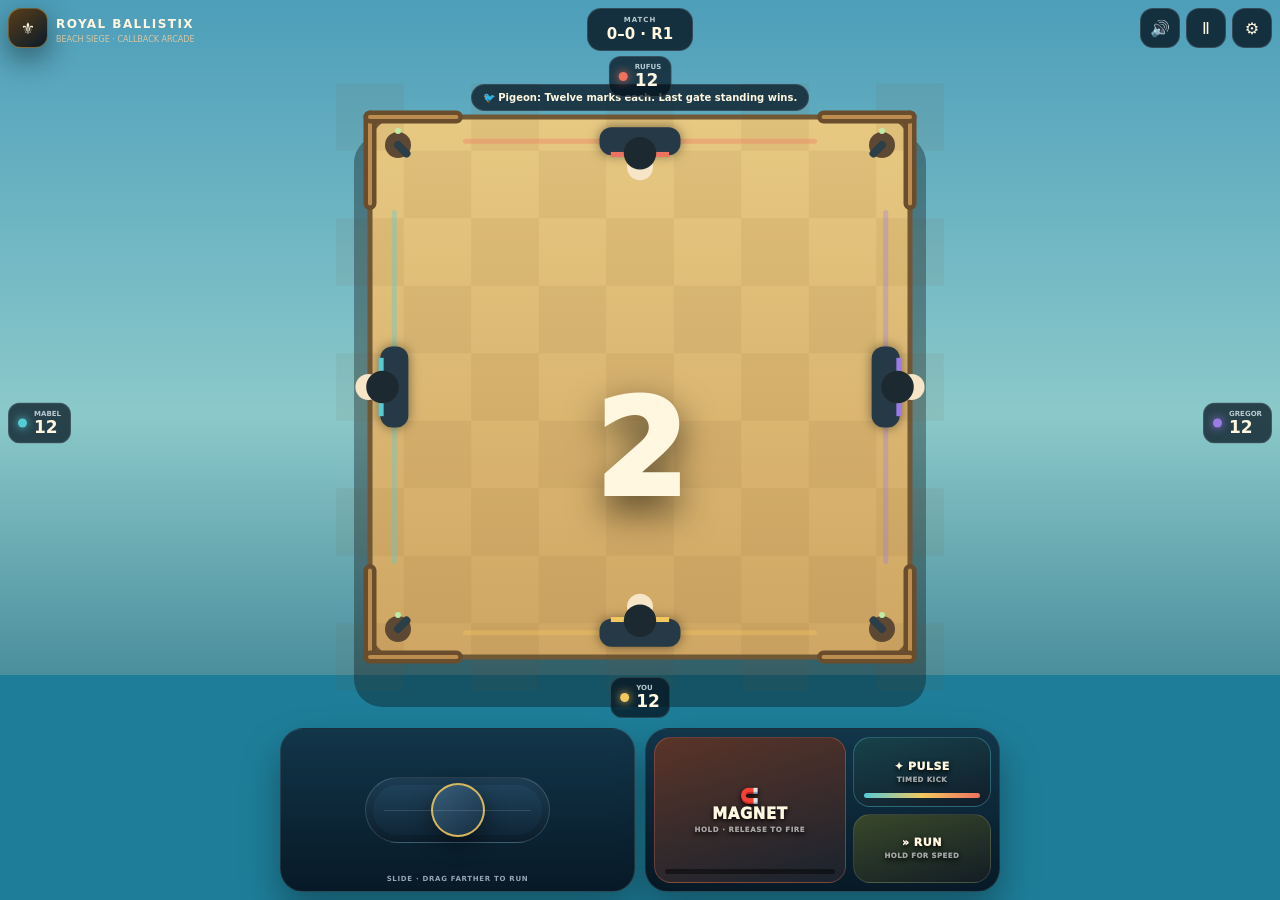
==== commit 57b294d8: "Improve Royal Ballistix pulse timing foundation" ====
--- a/game-modes/royal-ballistix/index.html
+++ b/game-modes/royal-ballistix/index.html
@@ -38,11 +38,11 @@
 var COLORS=['#f2c85f','#ef725f','#55cbd5','#9b7be6'],NAMES=['YOU','RUFUS','MABEL','GREGOR'];
 var S={w:0,h:0,dpr:1,cx:0,cy:0,size:0,half:0,goal:0,pad:0},G={phase:'countdown',count:3.15,round:1,you:0,them:0,paused:false,last:performance.now(),spawn:0,nextSpawn:.7,balls:[],parts:[],rings:[],shake:0,sound:true,diff:'normal',launch:null},input={axis:0,keyAxis:0,drag:false,pointer:null,mag:false,run:false,pulse:false};
 var AI={easy:{speed:.82,react:.18,catch:.55,pulse:.35,aimError:.32},normal:{speed:1,react:.09,catch:.76,pulse:.62,aimError:.18},hard:{speed:1.13,react:.04,catch:.92,pulse:.82,aimError:.10}},AI_PERSONAS=[null,{name:"RUFUS",style:"hunter",risk:.82,hold:.72,targetHuman:.55},{name:"MABEL",style:"schemer",risk:.58,hold:1.15,targetHuman:.34},{name:"GREGOR",style:"bully",risk:.72,hold:.88,targetHuman:.72}],audio=null;
-var TUNING={simulation:{fixedDt:1/120,maxFrame:.05,maxSteps:6},ball:{spawnMin:.34,spawnMax:.42,minSpeed:.30,maxSpeed:1.05,wallRestitution:.985,paddleRestitution:1.025,collisionRestitution:.94,maxTravelPerSubstep:.42,stuckSpeed:.09,stuckTime:1.15},paddle:{normalSpeed:.50,runSpeed:.78,aiNormal:.47,aiRun:.72},magnet:{overheat:5,maxHeld:4,releaseSpeed:.88,fizzleSpeed:.18,aimMax:.72,aimResponse:10,volleySpread:.10},ai:{retargetMin:.35,retargetMax:.72,releaseJitter:.08,weakLifeBias:.85,openLaneBias:.55},pulse:{speed:.94,missCooldown:2,hitCooldown:.42},readability:{launchTelegraph:.72,trailMin:.52,trailLength:.11,threatTime:.72},gate:{criticalLife:3,hitFlash:.34,criticalPulseHz:2.4,normalShake:.7,eliminationShake:1.15,crackMax:5}};
+var TUNING={simulation:{fixedDt:1/120,maxFrame:.05,maxSteps:6},ball:{spawnMin:.34,spawnMax:.42,minSpeed:.30,maxSpeed:1.05,wallRestitution:.985,paddleRestitution:1.025,collisionRestitution:.94,maxTravelPerSubstep:.42,stuckSpeed:.09,stuckTime:1.15},paddle:{normalSpeed:.50,runSpeed:.78,aiNormal:.47,aiRun:.72},magnet:{overheat:5,maxHeld:4,releaseSpeed:.88,fizzleSpeed:.18,aimMax:.72,aimResponse:10,volleySpread:.10},ai:{retargetMin:.35,retargetMax:.72,releaseJitter:.08,weakLifeBias:.85,openLaneBias:.55},pulse:{speed:.94,perfectSpeed:1.12,missCooldown:2,hitCooldown:.42,perfectCooldown:.22,activeWindow:.18,perfectWindow:.055,perfectCenter:.46},readability:{launchTelegraph:.72,trailMin:.52,trailLength:.11,threatTime:.72},gate:{criticalLife:3,hitFlash:.34,criticalPulseHz:2.4,normalShake:.7,eliminationShake:1.15,crackMax:5}};
 function clamp(v,a,b){return Math.max(a,Math.min(b,v))}function lerp(a,b,t){return a+(b-a)*t}function damp(a,b,l,dt){return lerp(a,b,1-Math.exp(-l*dt))}function rand(a,b){return a+Math.random()*(b-a)}
 function ainit(){if(audio)return;try{audio=new(window.AudioContext||window.webkitAudioContext)()}catch(e){}}function tone(f,d,v,type){if(!G.sound)return;ainit();if(!audio)return;f=f||220;d=d||.06;v=v||.025;type=type||'triangle';var o=audio.createOscillator(),g=audio.createGain();o.type=type;o.frequency.value=f;g.gain.setValueAtTime(v,audio.currentTime);g.gain.exponentialRampToValueAtTime(.0001,audio.currentTime+d);o.connect(g).connect(audio.destination);o.start();o.stop(audio.currentTime+d)}
 function say(t){$('#msg').textContent='🐦 Pigeon: '+t}function resize(){S.dpr=Math.min(devicePixelRatio||1,2);S.w=innerWidth;S.h=innerHeight;C.width=Math.round(S.w*S.dpr);C.height=Math.round(S.h*S.dpr);ctx.setTransform(S.dpr,0,0,S.dpr,0,0);S.cx=S.w/2;S.cy=S.h*.43;S.size=Math.min(S.w*.88,S.h*.60,670);S.half=S.size/2;S.goal=S.size*.34;S.pad=S.size*.075}addEventListener('resize',resize);resize();
-function makeP(id){return{id:id,life:12,alive:true,pos:0,vel:0,target:0,think:0,mag:false,magT:0,lock:0,held:[],pulseCd:0,pulseT:0,run:false,aim:0,aimIntent:0,attackTarget:-1,attackThink:0,aiState:"POSITION",gateHit:0}}var P=[0,1,2,3].map(makeP);
+function makeP(id){return{id:id,life:12,alive:true,pos:0,vel:0,target:0,think:0,mag:false,magT:0,lock:0,held:[],pulseCd:0,pulseT:0,pulseAge:0,lastPulse:'none',run:false,aim:0,aimIntent:0,attackTarget:-1,attackThink:0,aiState:"POSITION",gateHit:0}}var P=[0,1,2,3].map(makeP);
 function resetRound(){G.phase='countdown';G.count=3.15;G.spawn=0;G.nextSpawn=.7;G.launch=null;G.balls=[];G.parts=[];G.rings=[];for(var i=0;i<P.length;i++)P[i]=makeP(i);$('#count').classList.remove('hidden');$('#resultOv').classList.remove('open');hud();say('Twelve marks each. Last gate standing wins.')}
 function restart(){G.round=1;G.you=0;G.them=0;G.paused=false;$('#pauseOv').classList.remove('open');$('#settingsOv').classList.remove('open');resetRound()}
 function pxy(p){var d=S.half-S.size*.045;if(p.id===0)return[S.cx+p.pos,S.cy+d];if(p.id===1)return[S.cx-p.pos,S.cy-d];if(p.id===2)return[S.cx-d,S.cy-p.pos];return[S.cx+d,S.cy+p.pos]}function inward(p){return p.id===0?[0,-1]:p.id===1?[0,1]:p.id===2?[1,0]:[-1,0]}function tangent(p){return p.id===0?[1,0]:p.id===1?[-1,0]:p.id===2?[0,-1]:[0,1]}
@@ -51,14 +51,14 @@
 function burst(x,y,col,n){n=n||10;for(var i=0;i<n;i++){var a=Math.random()*Math.PI*2,s=rand(40,150);G.parts.push({x:x,y:y,vx:Math.cos(a)*s,vy:Math.sin(a)*s,life:rand(.25,.5),max:.5,col:col})}}function ring(x,y,col){G.rings.push({x:x,y:y,r:10,life:.34,max:.34,col:col})}
 function startMag(p){if(!p.alive||p.lock>0||p.pulseT>0)return;p.mag=true;p.magT=0;tone(190)}
 function releaseMag(p,fizzle){if(!p.mag&&!p.held.length)return;var q=pxy(p),x=q[0],y=q[1],n=inward(p),t=tangent(p),arr=p.held.slice();p.held=[];for(var i=0;i<arr.length;i++){var b=arr[i],spread=(i-(arr.length-1)/2)*TUNING.magnet.volleySpread+p.aim*TUNING.magnet.aimMax,dx=n[0]+t[0]*spread,dy=n[1]+t[1]*spread,m=Math.hypot(dx,dy)||1,sp=fizzle?S.size*TUNING.magnet.fizzleSpeed:S.size*(TUNING.magnet.releaseSpeed+arr.length*.03);b.held=null;b.x=x+n[0]*S.size*.065;b.y=y+n[1]*S.size*.065;b.vx=dx/m*sp;b.vy=dy/m*sp;b.last=p.id}if(arr.length){ring(x,y,COLORS[p.id]);tone(fizzle?110:180,.1,.03,fizzle?'sawtooth':'square')}if(fizzle){p.lock=1.4;if(p.id===0)say('Magnet overheated — volley dropped.')}else if(arr.length>1&&p.id===0)say('Volley away — '+arr.length+' balls!');p.mag=false;p.magT=0}
-function pulse(p){if(!p.alive||p.pulseCd>0||p.mag||G.phase!=='fight')return;var q=pxy(p),x=q[0],y=q[1],n=inward(p),t=tangent(p),hit=false;p.pulseT=.18;for(var i=0;i<G.balls.length;i++){var b=G.balls[i];if(b.held!==null)continue;var dx=b.x-x,dy=b.y-y,front=dx*n[0]+dy*n[1],side=dx*t[0]+dy*t[1];if(front>0&&front<S.size*.12&&Math.abs(side)<S.pad*.9){var sp=Math.max(S.size*.92,Math.hypot(b.vx,b.vy)*1.3);b.vx=n[0]*sp+t[0]*side*3;b.vy=n[1]*sp+t[1]*side*3;b.last=p.id;burst(b.x,b.y,COLORS[p.id],12);hit=true}}p.pulseCd=hit?TUNING.pulse.hitCooldown:TUNING.pulse.missCooldown;ring(x,y,COLORS[p.id]);tone(hit?430:240,.07,.025,'square')}
+function pulse(p){if(!p.alive||p.pulseCd>0||p.mag||G.phase!=='fight')return;var q=pxy(p),x=q[0],y=q[1],n=inward(p),t=tangent(p),hit=false;p.pulseT=TUNING.pulse.activeWindow;p.pulseAge=0;for(var i=0;i<G.balls.length;i++){var b=G.balls[i];if(b.held!==null)continue;var dx=b.x-x,dy=b.y-y,front=dx*n[0]+dy*n[1],side=dx*t[0]+dy*t[1];if(front>0&&front<S.size*.12&&Math.abs(side)<S.pad*.9){var sp=Math.max(S.size*.92,Math.hypot(b.vx,b.vy)*1.3);b.vx=n[0]*sp+t[0]*side*3;b.vy=n[1]*sp+t[1]*side*3;b.last=p.id;burst(b.x,b.y,COLORS[p.id],12);hit=true}}p.lastPulse=hit?'hit':'miss';p.pulseCd=hit?TUNING.pulse.hitCooldown:TUNING.pulse.missCooldown;ring(x,y,COLORS[p.id]);tone(hit?430:240,.07,.025,'square')}
 function capture(b,p){b.held=p.id;b.vx=b.vy=0;p.held.push(b);burst(b.x,b.y,COLORS[p.id],5);tone(330)}
 function player(dt,p){var a=input.drag?input.axis:input.keyAxis,run=input.run||Math.abs(a)>.82,max=run?S.size*TUNING.paddle.runSpeed:S.size*TUNING.paddle.normalSpeed;p.vel=damp(p.vel,a*max,18,dt);p.pos=clamp(p.pos+p.vel*dt,-S.goal*.9,S.goal*.9);p.aimIntent=p.mag?a:0;p.aim=damp(p.aim,p.aimIntent,TUNING.magnet.aimResponse,dt);if(input.mag&&!p.mag&&p.lock<=0)startMag(p);if(!input.mag&&p.mag)releaseMag(p,false);if(input.pulse){input.pulse=false;pulse(p)}}
 function incoming(p,b){if(b.held!==null)return null;var q=pxy(p),n=inward(p),t=tangent(p),dx=b.x-q[0],dy=b.y-q[1],toward=-(b.vx*n[0]+b.vy*n[1]),front=dx*n[0]+dy*n[1];if(toward<=1||front<0)return null;var tm=front/toward;if(tm>2.2)return null;return{time:tm,pos:dx*t[0]+dy*t[1]+(b.vx*t[0]+b.vy*t[1])*tm,b:b}}
 function chooseAttackTarget(p,cfg){var persona=AI_PERSONAS[p.id],candidates=[],best=-1,bestScore=-999;for(var i=0;i<P.length;i++){var o=P[i];if(i===p.id||!o.alive)continue;var score=(12-o.life)/12*TUNING.ai.weakLifeBias+Math.random()*.18;if(i===0)score+=persona.targetHuman*.22;var oq=pxy(o),pq=pxy(p),dist=Math.hypot(oq[0]-pq[0],oq[1]-pq[1])/Math.max(S.size,1);score+=(1-clamp(dist,0,1.5))*TUNING.ai.openLaneBias;if(score>bestScore){bestScore=score;best=i}}p.attackTarget=best;p.attackThink=rand(TUNING.ai.retargetMin,TUNING.ai.retargetMax);return best}
 function aimAtTarget(p,targetId,cfg){if(targetId<0||!P[targetId]||!P[targetId].alive)return 0;var q=pxy(p),oq=pxy(P[targetId]),n=inward(p),t=tangent(p),dx=oq[0]-q[0],dy=oq[1]-q[1],front=dx*n[0]+dy*n[1],side=dx*t[0]+dy*t[1],desired=front>1?clamp(side/front,-TUNING.magnet.aimMax,TUNING.magnet.aimMax)/TUNING.magnet.aimMax:0;return clamp(desired+rand(-cfg.aimError,cfg.aimError),-1,1)}
 function ai(dt,p){var cfg=AI[G.diff],persona=AI_PERSONAS[p.id];p.think-=dt;p.attackThink-=dt;var best=null;for(var i=0;i<G.balls.length;i++){var z=incoming(p,G.balls[i]);if(z&&Math.abs(z.pos)<S.goal*1.05&&(!best||z.time<best.time))best=z}if(p.mag&&p.held.length){p.aiState="ATTACK";if(p.attackThink<=0||p.attackTarget<0||!P[p.attackTarget]||!P[p.attackTarget].alive)chooseAttackTarget(p,cfg);p.aimIntent=aimAtTarget(p,p.attackTarget,cfg);p.aim=damp(p.aim,p.aimIntent,TUNING.magnet.aimResponse*.7,dt);var releaseAt=persona.hold+(p.held.length-1)*-.12;if(p.magT>releaseAt||p.held.length>=3||p.magT>3.6)releaseMag(p,false)}else{p.aimIntent=0;p.aim=damp(p.aim,0,6,dt);if(p.think<=0){p.think=rand(cfg.react,cfg.react+.1);if(best){p.aiState=best.time<.45?"DEFEND":"INTERCEPT";p.target=clamp(best.pos,-S.goal*.9,S.goal*.9);p.run=Math.abs(p.target-p.pos)>S.size*.11;if(best.time<.52&&Math.abs(best.pos-p.pos)<S.pad*.88&&p.lock<=0&&Math.random()<cfg.catch*persona.risk&&!p.mag){startMag(p);chooseAttackTarget(p,cfg)}else if(best.time<.17&&Math.abs(best.pos-p.pos)<S.pad&&p.pulseCd<=0&&!p.mag&&Math.random()<cfg.pulse)pulse(p)}else{p.aiState="POSITION";p.target=damp(p.target,0,.8,.1);p.run=false}}}var d=clamp((p.target-p.pos)/(S.size*.12),-1,1),max=(p.run?S.size*TUNING.paddle.aiRun:S.size*TUNING.paddle.aiNormal)*cfg.speed;p.vel=damp(p.vel,d*max,11,dt);p.pos=clamp(p.pos+p.vel*dt,-S.goal*.9,S.goal*.9)}
-function paddles(dt){for(var i=0;i<P.length;i++){var p=P[i];p.pulseCd=Math.max(0,p.pulseCd-dt);p.pulseT=Math.max(0,p.pulseT-dt);p.lock=Math.max(0,p.lock-dt);p.gateHit=Math.max(0,p.gateHit-dt);if(!p.alive)continue;p.id===0?player(dt,p):ai(dt,p);if(p.mag){p.magT+=dt;if(p.magT>=TUNING.magnet.overheat)releaseMag(p,true)}var q=pxy(p),n=inward(p),t=tangent(p);for(var j=0;j<p.held.length;j++){var b=p.held[j],off=(j-(p.held.length-1)/2)*S.size*.032;b.x=q[0]+n[0]*S.size*.065+t[0]*off;b.y=q[1]+n[1]*S.size*.065+t[1]*off}}}
+function paddles(dt){for(var i=0;i<P.length;i++){var p=P[i];p.pulseCd=Math.max(0,p.pulseCd-dt);if(p.pulseT>0)p.pulseAge+=dt;p.pulseT=Math.max(0,p.pulseT-dt);p.lock=Math.max(0,p.lock-dt);p.gateHit=Math.max(0,p.gateHit-dt);if(!p.alive)continue;p.id===0?player(dt,p):ai(dt,p);if(p.mag){p.magT+=dt;if(p.magT>=TUNING.magnet.overheat)releaseMag(p,true)}var q=pxy(p),n=inward(p),t=tangent(p);for(var j=0;j<p.held.length;j++){var b=p.held[j],off=(j-(p.held.length-1)/2)*S.size*.032;b.x=q[0]+n[0]*S.size*.065+t[0]*off;b.y=q[1]+n[1]*S.size*.065+t[1]*off}}}
 function hitPaddle(b,p){if(!p.alive||b.held!==null)return false;var q=pxy(p),n=inward(p),t=tangent(p),dx=b.x-q[0],dy=b.y-q[1],side=dx*t[0]+dy*t[1],front=dx*n[0]+dy*n[1],toward=-(b.vx*n[0]+b.vy*n[1]);if(Math.abs(side)>S.pad+b.r||Math.abs(front)>S.size*.032+b.r||toward<=0)return false;if(p.mag&&p.held.length<TUNING.magnet.maxHeld&&front>0&&front<S.size*.11){capture(b,p);return true}var sp=Math.max(S.size*TUNING.ball.minSpeed,Math.hypot(b.vx,b.vy)*TUNING.ball.paddleRestitution),kick=side/(S.pad+b.r)*S.size*.16+p.vel*.22;if(p.pulseT>0){sp=Math.max(sp,S.size*TUNING.pulse.speed);p.pulseT=0;p.pulseCd=.38;burst(b.x,b.y,COLORS[p.id],12);ring(q[0],q[1],COLORS[p.id])}b.vx=n[0]*sp+t[0]*kick;b.vy=n[1]*sp+t[1]*kick;b.x=q[0]+n[0]*(S.size*.032+b.r+2);b.y=q[1]+n[1]*(S.size*.032+b.r+2);b.last=p.id;tone(155,.045,.018);return true}
 function scoreGoal(id,b){var p=P[id];p.life=Math.max(0,p.life-1);burst(b.x,b.y,COLORS[id],18);ring(b.x,b.y,'#ff7461');p.gateHit=TUNING.gate.hitFlash;G.shake=p.life<=1?TUNING.gate.eliminationShake:TUNING.gate.normalShake;tone(p.life<=3?72:90,p.life<=3?.22:.16,p.life<=3?.05:.035,'square');G.balls.splice(G.balls.indexOf(b),1);say(id===0?'Your gate is hit — '+p.life+' remaining.':NAMES[id]+"'s gate drops to "+p.life+'.');if(p.life<=0){p.alive=false;releaseMag(p,true);say(id===0?'Your gate is sealed. Survive the round as a spectator.':NAMES[id]+' is washed out — that gate becomes a wall.');endCheck()}hud()}
 function endCheck(){var alive=P.filter(function(p){return p.alive});if(alive.length>1)return;G.phase='end';var w=alive[0]||P[0];if(w.id===0)G.you++;else G.them++;hud();setTimeout(function(){var over=G.you>=3||G.them>=3;$('#resultTitle').textContent=over?(G.you>=3?'Crown Claimed':'Crown Lost'):(w.id===0?'Round Won':NAMES[w.id]+' Wins');$('#resultCopy').textContent=over?'Final match score '+G.you+'–'+G.them+'.':'Match score '+G.you+'–'+G.them+'. First to 3 wins takes the crown.';$('#next').textContent=over?'Play Again':'Next Round';$('#resultOv').classList.add('open')},500)}
@@ -82,7 +82,7 @@
 var mag=$('#magnet');mag.addEventListener('pointerdown',function(e){e.preventDefault();ainit();input.mag=true;try{mag.setPointerCapture(e.pointerId)}catch(x){}});mag.addEventListener('pointerup',function(){input.mag=false});mag.addEventListener('pointercancel',function(){input.mag=false});$('#pulse').addEventListener('pointerdown',function(e){e.preventDefault();ainit();input.pulse=true});$('#run').addEventListener('pointerdown',function(e){e.preventDefault();input.run=true;try{e.currentTarget.setPointerCapture(e.pointerId)}catch(x){}});$('#run').addEventListener('pointerup',function(){input.run=false});$('#run').addEventListener('pointercancel',function(){input.run=false});
 var keys={};function krefresh(){input.keyAxis=(keys.ArrowLeft||keys.KeyA?-1:0)+(keys.ArrowRight||keys.KeyD?1:0);input.keyAxis=clamp(input.keyAxis,-1,1);input.run=!!(keys.ShiftLeft||keys.ShiftRight)}addEventListener('keydown',function(e){if(e.code==='ArrowLeft'||e.code==='ArrowRight'||e.code==='Space')e.preventDefault();keys[e.code]=true;krefresh();if(e.code==='Space')input.mag=true;if((e.code==='KeyX'||e.code==='KeyE')&&!e.repeat)input.pulse=true});addEventListener('keyup',function(e){delete keys[e.code];krefresh();if(e.code==='Space')input.mag=false});
 function pauseToggle(){G.paused=!G.paused;$('#pauseOv').classList.toggle('open',G.paused);if(G.paused){input.mag=false;input.run=false}}$('#pause').onclick=pauseToggle;$('#resume').onclick=pauseToggle;$('#settings').onclick=function(){$('#settingsOv').classList.add('open');G.paused=true};$('#close').onclick=function(){$('#settingsOv').classList.remove('open');G.paused=false};$('#restart').onclick=restart;$('#next').onclick=function(){var over=G.you>=3||G.them>=3;if(over){G.you=0;G.them=0;G.round=1}else G.round++;resetRound()};$('#difficulty').onchange=function(e){G.diff=e.target.value};$('#sound').onclick=function(){G.sound=!G.sound;$('#sound').textContent=G.sound?'🔊':'🔇';if(G.sound)ainit()};
-window.GameDebug={getState:function(){return{game:"Royal Ballistix — Beach Siege",version:"0.7-gate-stakes",phase:G.phase,round:G.round,score:[G.you,G.them],fps:+debug.fps.toFixed(1),physicsSubsteps:debug.substeps,launch:G.launch?{corner:G.launch.corner,time:+G.launch.t.toFixed(2)}:null,balls:G.balls.map(function(b){return{x:+b.x.toFixed(1),y:+b.y.toFixed(1),vx:+b.vx.toFixed(1),vy:+b.vy.toFixed(1),speed:+Math.hypot(b.vx,b.vy).toFixed(1),held:b.held}}),players:P.map(function(p){return{id:p.id,life:p.life,alive:p.alive,pos:+p.pos.toFixed(1),velocity:+p.vel.toFixed(1),magnet:p.mag,held:p.held.length,pulseCooldown:+p.pulseCd.toFixed(2),aim:+p.aim.toFixed(2),aiState:p.aiState,attackTarget:p.attackTarget,gateHit:+p.gateHit.toFixed(2)}}),tuning:TUNING}}};
+window.GameDebug={getState:function(){return{game:"Royal Ballistix — Beach Siege",version:"0.8-pulse-foundation",phase:G.phase,round:G.round,score:[G.you,G.them],fps:+debug.fps.toFixed(1),physicsSubsteps:debug.substeps,launch:G.launch?{corner:G.launch.corner,time:+G.launch.t.toFixed(2)}:null,balls:G.balls.map(function(b){return{x:+b.x.toFixed(1),y:+b.y.toFixed(1),vx:+b.vx.toFixed(1),vy:+b.vy.toFixed(1),speed:+Math.hypot(b.vx,b.vy).toFixed(1),held:b.held}}),players:P.map(function(p){return{id:p.id,life:p.life,alive:p.alive,pos:+p.pos.toFixed(1),velocity:+p.vel.toFixed(1),magnet:p.mag,held:p.held.length,pulseCooldown:+p.pulseCd.toFixed(2),pulseAge:+p.pulseAge.toFixed(3),lastPulse:p.lastPulse,aim:+p.aim.toFixed(2),aiState:p.aiState,attackTarget:p.attackTarget,gateHit:+p.gateHit.toFixed(2)}}),tuning:TUNING}}};
 resetRound();requestAnimationFrame(loop);
 })();
 </script></body></html>
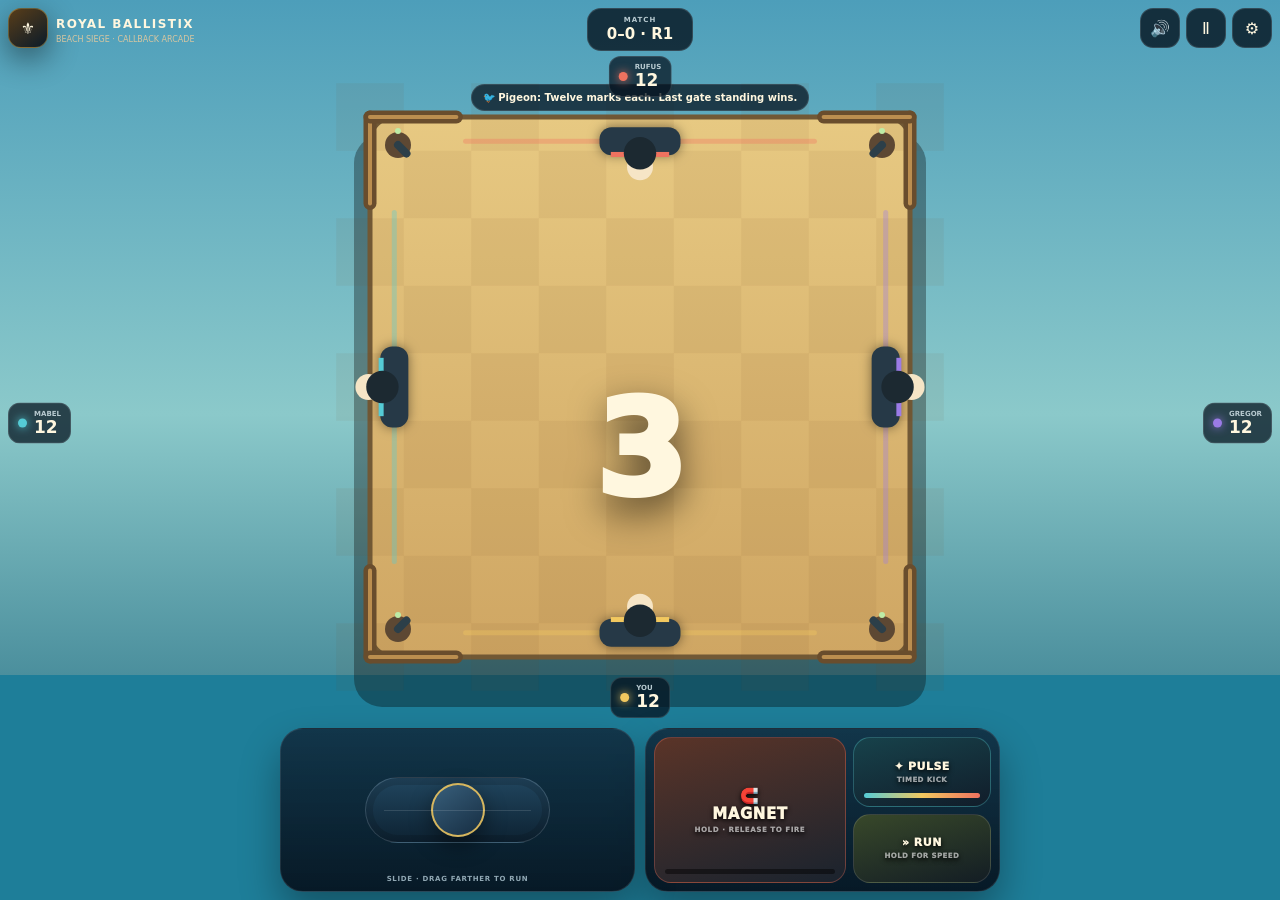
==== commit d3c5c0c5: "Improve Royal Ballistix Pulse counter timing" ====
--- a/game-modes/royal-ballistix/index.html
+++ b/game-modes/royal-ballistix/index.html
@@ -51,7 +51,7 @@
 function burst(x,y,col,n){n=n||10;for(var i=0;i<n;i++){var a=Math.random()*Math.PI*2,s=rand(40,150);G.parts.push({x:x,y:y,vx:Math.cos(a)*s,vy:Math.sin(a)*s,life:rand(.25,.5),max:.5,col:col})}}function ring(x,y,col){G.rings.push({x:x,y:y,r:10,life:.34,max:.34,col:col})}
 function startMag(p){if(!p.alive||p.lock>0||p.pulseT>0)return;p.mag=true;p.magT=0;tone(190)}
 function releaseMag(p,fizzle){if(!p.mag&&!p.held.length)return;var q=pxy(p),x=q[0],y=q[1],n=inward(p),t=tangent(p),arr=p.held.slice();p.held=[];for(var i=0;i<arr.length;i++){var b=arr[i],spread=(i-(arr.length-1)/2)*TUNING.magnet.volleySpread+p.aim*TUNING.magnet.aimMax,dx=n[0]+t[0]*spread,dy=n[1]+t[1]*spread,m=Math.hypot(dx,dy)||1,sp=fizzle?S.size*TUNING.magnet.fizzleSpeed:S.size*(TUNING.magnet.releaseSpeed+arr.length*.03);b.held=null;b.x=x+n[0]*S.size*.065;b.y=y+n[1]*S.size*.065;b.vx=dx/m*sp;b.vy=dy/m*sp;b.last=p.id}if(arr.length){ring(x,y,COLORS[p.id]);tone(fizzle?110:180,.1,.03,fizzle?'sawtooth':'square')}if(fizzle){p.lock=1.4;if(p.id===0)say('Magnet overheated — volley dropped.')}else if(arr.length>1&&p.id===0)say('Volley away — '+arr.length+' balls!');p.mag=false;p.magT=0}
-function pulse(p){if(!p.alive||p.pulseCd>0||p.mag||G.phase!=='fight')return;var q=pxy(p),x=q[0],y=q[1],n=inward(p),t=tangent(p),hit=false;p.pulseT=TUNING.pulse.activeWindow;p.pulseAge=0;for(var i=0;i<G.balls.length;i++){var b=G.balls[i];if(b.held!==null)continue;var dx=b.x-x,dy=b.y-y,front=dx*n[0]+dy*n[1],side=dx*t[0]+dy*t[1];if(front>0&&front<S.size*.12&&Math.abs(side)<S.pad*.9){var sp=Math.max(S.size*.92,Math.hypot(b.vx,b.vy)*1.3);b.vx=n[0]*sp+t[0]*side*3;b.vy=n[1]*sp+t[1]*side*3;b.last=p.id;burst(b.x,b.y,COLORS[p.id],12);hit=true}}p.lastPulse=hit?'hit':'miss';p.pulseCd=hit?TUNING.pulse.hitCooldown:TUNING.pulse.missCooldown;ring(x,y,COLORS[p.id]);tone(hit?430:240,.07,.025,'square')}
+function pulse(p){if(!p.alive||p.pulseCd>0||p.mag||G.phase!=='fight')return;var q=pxy(p),x=q[0],y=q[1],n=inward(p),t=tangent(p),hit=false,perfect=false;p.pulseT=TUNING.pulse.activeWindow;p.pulseAge=0;p.lastPulse='miss';for(var i=0;i<G.balls.length;i++){var b=G.balls[i];if(b.held!==null)continue;var dx=b.x-x,dy=b.y-y,front=dx*n[0]+dy*n[1],side=dx*t[0]+dy*t[1];if(front>0&&front<S.size*.12&&Math.abs(side)<S.pad*.9){var isPerfect=Math.abs(side)<=S.pad*TUNING.pulse.perfectCenter,sp=Math.max(S.size*(isPerfect?TUNING.pulse.perfectSpeed:TUNING.pulse.speed),Math.hypot(b.vx,b.vy)*(isPerfect?1.42:1.3));b.vx=n[0]*sp+t[0]*side*(isPerfect?4.1:3);b.vy=n[1]*sp+t[1]*side*(isPerfect?4.1:3);b.last=p.id;burst(b.x,b.y,isPerfect?'#ffe77a':COLORS[p.id],isPerfect?22:12);hit=true;perfect=perfect||isPerfect}}p.lastPulse=perfect?'perfect':hit?'hit':'miss';p.pulseCd=perfect?TUNING.pulse.perfectCooldown:hit?TUNING.pulse.hitCooldown:TUNING.pulse.missCooldown;ring(x,y,perfect?'#ffe77a':COLORS[p.id]);if(perfect){G.shake=Math.max(G.shake,.62);tone(620,.06,.035,'square');if(p.id===0)say('PERFECT PULSE — royal counter!')}else tone(hit?430:240,.07,.025,'square')}
 function capture(b,p){b.held=p.id;b.vx=b.vy=0;p.held.push(b);burst(b.x,b.y,COLORS[p.id],5);tone(330)}
 function player(dt,p){var a=input.drag?input.axis:input.keyAxis,run=input.run||Math.abs(a)>.82,max=run?S.size*TUNING.paddle.runSpeed:S.size*TUNING.paddle.normalSpeed;p.vel=damp(p.vel,a*max,18,dt);p.pos=clamp(p.pos+p.vel*dt,-S.goal*.9,S.goal*.9);p.aimIntent=p.mag?a:0;p.aim=damp(p.aim,p.aimIntent,TUNING.magnet.aimResponse,dt);if(input.mag&&!p.mag&&p.lock<=0)startMag(p);if(!input.mag&&p.mag)releaseMag(p,false);if(input.pulse){input.pulse=false;pulse(p)}}
 function incoming(p,b){if(b.held!==null)return null;var q=pxy(p),n=inward(p),t=tangent(p),dx=b.x-q[0],dy=b.y-q[1],toward=-(b.vx*n[0]+b.vy*n[1]),front=dx*n[0]+dy*n[1];if(toward<=1||front<0)return null;var tm=front/toward;if(tm>2.2)return null;return{time:tm,pos:dx*t[0]+dy*t[1]+(b.vx*t[0]+b.vy*t[1])*tm,b:b}}
@@ -59,7 +59,7 @@
 function aimAtTarget(p,targetId,cfg){if(targetId<0||!P[targetId]||!P[targetId].alive)return 0;var q=pxy(p),oq=pxy(P[targetId]),n=inward(p),t=tangent(p),dx=oq[0]-q[0],dy=oq[1]-q[1],front=dx*n[0]+dy*n[1],side=dx*t[0]+dy*t[1],desired=front>1?clamp(side/front,-TUNING.magnet.aimMax,TUNING.magnet.aimMax)/TUNING.magnet.aimMax:0;return clamp(desired+rand(-cfg.aimError,cfg.aimError),-1,1)}
 function ai(dt,p){var cfg=AI[G.diff],persona=AI_PERSONAS[p.id];p.think-=dt;p.attackThink-=dt;var best=null;for(var i=0;i<G.balls.length;i++){var z=incoming(p,G.balls[i]);if(z&&Math.abs(z.pos)<S.goal*1.05&&(!best||z.time<best.time))best=z}if(p.mag&&p.held.length){p.aiState="ATTACK";if(p.attackThink<=0||p.attackTarget<0||!P[p.attackTarget]||!P[p.attackTarget].alive)chooseAttackTarget(p,cfg);p.aimIntent=aimAtTarget(p,p.attackTarget,cfg);p.aim=damp(p.aim,p.aimIntent,TUNING.magnet.aimResponse*.7,dt);var releaseAt=persona.hold+(p.held.length-1)*-.12;if(p.magT>releaseAt||p.held.length>=3||p.magT>3.6)releaseMag(p,false)}else{p.aimIntent=0;p.aim=damp(p.aim,0,6,dt);if(p.think<=0){p.think=rand(cfg.react,cfg.react+.1);if(best){p.aiState=best.time<.45?"DEFEND":"INTERCEPT";p.target=clamp(best.pos,-S.goal*.9,S.goal*.9);p.run=Math.abs(p.target-p.pos)>S.size*.11;if(best.time<.52&&Math.abs(best.pos-p.pos)<S.pad*.88&&p.lock<=0&&Math.random()<cfg.catch*persona.risk&&!p.mag){startMag(p);chooseAttackTarget(p,cfg)}else if(best.time<.17&&Math.abs(best.pos-p.pos)<S.pad&&p.pulseCd<=0&&!p.mag&&Math.random()<cfg.pulse)pulse(p)}else{p.aiState="POSITION";p.target=damp(p.target,0,.8,.1);p.run=false}}}var d=clamp((p.target-p.pos)/(S.size*.12),-1,1),max=(p.run?S.size*TUNING.paddle.aiRun:S.size*TUNING.paddle.aiNormal)*cfg.speed;p.vel=damp(p.vel,d*max,11,dt);p.pos=clamp(p.pos+p.vel*dt,-S.goal*.9,S.goal*.9)}
 function paddles(dt){for(var i=0;i<P.length;i++){var p=P[i];p.pulseCd=Math.max(0,p.pulseCd-dt);if(p.pulseT>0)p.pulseAge+=dt;p.pulseT=Math.max(0,p.pulseT-dt);p.lock=Math.max(0,p.lock-dt);p.gateHit=Math.max(0,p.gateHit-dt);if(!p.alive)continue;p.id===0?player(dt,p):ai(dt,p);if(p.mag){p.magT+=dt;if(p.magT>=TUNING.magnet.overheat)releaseMag(p,true)}var q=pxy(p),n=inward(p),t=tangent(p);for(var j=0;j<p.held.length;j++){var b=p.held[j],off=(j-(p.held.length-1)/2)*S.size*.032;b.x=q[0]+n[0]*S.size*.065+t[0]*off;b.y=q[1]+n[1]*S.size*.065+t[1]*off}}}
-function hitPaddle(b,p){if(!p.alive||b.held!==null)return false;var q=pxy(p),n=inward(p),t=tangent(p),dx=b.x-q[0],dy=b.y-q[1],side=dx*t[0]+dy*t[1],front=dx*n[0]+dy*n[1],toward=-(b.vx*n[0]+b.vy*n[1]);if(Math.abs(side)>S.pad+b.r||Math.abs(front)>S.size*.032+b.r||toward<=0)return false;if(p.mag&&p.held.length<TUNING.magnet.maxHeld&&front>0&&front<S.size*.11){capture(b,p);return true}var sp=Math.max(S.size*TUNING.ball.minSpeed,Math.hypot(b.vx,b.vy)*TUNING.ball.paddleRestitution),kick=side/(S.pad+b.r)*S.size*.16+p.vel*.22;if(p.pulseT>0){sp=Math.max(sp,S.size*TUNING.pulse.speed);p.pulseT=0;p.pulseCd=.38;burst(b.x,b.y,COLORS[p.id],12);ring(q[0],q[1],COLORS[p.id])}b.vx=n[0]*sp+t[0]*kick;b.vy=n[1]*sp+t[1]*kick;b.x=q[0]+n[0]*(S.size*.032+b.r+2);b.y=q[1]+n[1]*(S.size*.032+b.r+2);b.last=p.id;tone(155,.045,.018);return true}
+function hitPaddle(b,p){if(!p.alive||b.held!==null)return false;var q=pxy(p),n=inward(p),t=tangent(p),dx=b.x-q[0],dy=b.y-q[1],side=dx*t[0]+dy*t[1],front=dx*n[0]+dy*n[1],toward=-(b.vx*n[0]+b.vy*n[1]);if(Math.abs(side)>S.pad+b.r||Math.abs(front)>S.size*.032+b.r||toward<=0)return false;if(p.mag&&p.held.length<TUNING.magnet.maxHeld&&front>0&&front<S.size*.11){capture(b,p);return true}var sp=Math.max(S.size*TUNING.ball.minSpeed,Math.hypot(b.vx,b.vy)*TUNING.ball.paddleRestitution),kick=side/(S.pad+b.r)*S.size*.16+p.vel*.22;if(p.pulseT>0){var perfect=p.pulseAge<=TUNING.pulse.perfectWindow&&Math.abs(side)<=S.pad*TUNING.pulse.perfectCenter;sp=Math.max(sp,S.size*(perfect?TUNING.pulse.perfectSpeed:TUNING.pulse.speed));p.pulseT=0;p.lastPulse=perfect?'perfect':'hit';p.pulseCd=perfect?TUNING.pulse.perfectCooldown:TUNING.pulse.hitCooldown;burst(b.x,b.y,perfect?'#ffe77a':COLORS[p.id],perfect?22:12);ring(q[0],q[1],perfect?'#ffe77a':COLORS[p.id]);if(perfect){G.shake=Math.max(G.shake,.62);tone(620,.06,.035,'square');if(p.id===0)say('PERFECT PULSE — royal counter!')}}b.vx=n[0]*sp+t[0]*kick;b.vy=n[1]*sp+t[1]*kick;b.x=q[0]+n[0]*(S.size*.032+b.r+2);b.y=q[1]+n[1]*(S.size*.032+b.r+2);b.last=p.id;tone(155,.045,.018);return true}
 function scoreGoal(id,b){var p=P[id];p.life=Math.max(0,p.life-1);burst(b.x,b.y,COLORS[id],18);ring(b.x,b.y,'#ff7461');p.gateHit=TUNING.gate.hitFlash;G.shake=p.life<=1?TUNING.gate.eliminationShake:TUNING.gate.normalShake;tone(p.life<=3?72:90,p.life<=3?.22:.16,p.life<=3?.05:.035,'square');G.balls.splice(G.balls.indexOf(b),1);say(id===0?'Your gate is hit — '+p.life+' remaining.':NAMES[id]+"'s gate drops to "+p.life+'.');if(p.life<=0){p.alive=false;releaseMag(p,true);say(id===0?'Your gate is sealed. Survive the round as a spectator.':NAMES[id]+' is washed out — that gate becomes a wall.');endCheck()}hud()}
 function endCheck(){var alive=P.filter(function(p){return p.alive});if(alive.length>1)return;G.phase='end';var w=alive[0]||P[0];if(w.id===0)G.you++;else G.them++;hud();setTimeout(function(){var over=G.you>=3||G.them>=3;$('#resultTitle').textContent=over?(G.you>=3?'Crown Claimed':'Crown Lost'):(w.id===0?'Round Won':NAMES[w.id]+' Wins');$('#resultCopy').textContent=over?'Final match score '+G.you+'–'+G.them+'.':'Match score '+G.you+'–'+G.them+'. First to 3 wins takes the crown.';$('#next').textContent=over?'Play Again':'Next Round';$('#resultOv').classList.add('open')},500)}
 function boundaries(b){var L=S.cx-S.half,R=S.cx+S.half,T=S.cy-S.half,B=S.cy+S.half,g=S.goal,inX=Math.abs(b.x-S.cx)<g,inY=Math.abs(b.y-S.cy)<g;if(b.y>B+b.r&&inX&&P[0].alive){scoreGoal(0,b);return true}if(b.y<T-b.r&&inX&&P[1].alive){scoreGoal(1,b);return true}if(b.x<L-b.r&&inY&&P[2].alive){scoreGoal(2,b);return true}if(b.x>R+b.r&&inY&&P[3].alive){scoreGoal(3,b);return true}if((!P[0].alive||!inX)&&b.y>B-b.r){b.y=B-b.r;b.vy=-Math.abs(b.vy)*TUNING.ball.wallRestitution}if((!P[1].alive||!inX)&&b.y<T+b.r){b.y=T+b.r;b.vy=Math.abs(b.vy)*TUNING.ball.wallRestitution}if((!P[2].alive||!inY)&&b.x<L+b.r){b.x=L+b.r;b.vx=Math.abs(b.vx)*TUNING.ball.wallRestitution}if((!P[3].alive||!inY)&&b.x>R-b.r){b.x=R-b.r;b.vx=-Math.abs(b.vx)*TUNING.ball.wallRestitution}return false}
@@ -82,7 +82,7 @@
 var mag=$('#magnet');mag.addEventListener('pointerdown',function(e){e.preventDefault();ainit();input.mag=true;try{mag.setPointerCapture(e.pointerId)}catch(x){}});mag.addEventListener('pointerup',function(){input.mag=false});mag.addEventListener('pointercancel',function(){input.mag=false});$('#pulse').addEventListener('pointerdown',function(e){e.preventDefault();ainit();input.pulse=true});$('#run').addEventListener('pointerdown',function(e){e.preventDefault();input.run=true;try{e.currentTarget.setPointerCapture(e.pointerId)}catch(x){}});$('#run').addEventListener('pointerup',function(){input.run=false});$('#run').addEventListener('pointercancel',function(){input.run=false});
 var keys={};function krefresh(){input.keyAxis=(keys.ArrowLeft||keys.KeyA?-1:0)+(keys.ArrowRight||keys.KeyD?1:0);input.keyAxis=clamp(input.keyAxis,-1,1);input.run=!!(keys.ShiftLeft||keys.ShiftRight)}addEventListener('keydown',function(e){if(e.code==='ArrowLeft'||e.code==='ArrowRight'||e.code==='Space')e.preventDefault();keys[e.code]=true;krefresh();if(e.code==='Space')input.mag=true;if((e.code==='KeyX'||e.code==='KeyE')&&!e.repeat)input.pulse=true});addEventListener('keyup',function(e){delete keys[e.code];krefresh();if(e.code==='Space')input.mag=false});
 function pauseToggle(){G.paused=!G.paused;$('#pauseOv').classList.toggle('open',G.paused);if(G.paused){input.mag=false;input.run=false}}$('#pause').onclick=pauseToggle;$('#resume').onclick=pauseToggle;$('#settings').onclick=function(){$('#settingsOv').classList.add('open');G.paused=true};$('#close').onclick=function(){$('#settingsOv').classList.remove('open');G.paused=false};$('#restart').onclick=restart;$('#next').onclick=function(){var over=G.you>=3||G.them>=3;if(over){G.you=0;G.them=0;G.round=1}else G.round++;resetRound()};$('#difficulty').onchange=function(e){G.diff=e.target.value};$('#sound').onclick=function(){G.sound=!G.sound;$('#sound').textContent=G.sound?'🔊':'🔇';if(G.sound)ainit()};
-window.GameDebug={getState:function(){return{game:"Royal Ballistix — Beach Siege",version:"0.8-pulse-foundation",phase:G.phase,round:G.round,score:[G.you,G.them],fps:+debug.fps.toFixed(1),physicsSubsteps:debug.substeps,launch:G.launch?{corner:G.launch.corner,time:+G.launch.t.toFixed(2)}:null,balls:G.balls.map(function(b){return{x:+b.x.toFixed(1),y:+b.y.toFixed(1),vx:+b.vx.toFixed(1),vy:+b.vy.toFixed(1),speed:+Math.hypot(b.vx,b.vy).toFixed(1),held:b.held}}),players:P.map(function(p){return{id:p.id,life:p.life,alive:p.alive,pos:+p.pos.toFixed(1),velocity:+p.vel.toFixed(1),magnet:p.mag,held:p.held.length,pulseCooldown:+p.pulseCd.toFixed(2),pulseAge:+p.pulseAge.toFixed(3),lastPulse:p.lastPulse,aim:+p.aim.toFixed(2),aiState:p.aiState,attackTarget:p.attackTarget,gateHit:+p.gateHit.toFixed(2)}}),tuning:TUNING}}};
+window.GameDebug={getState:function(){return{game:"Royal Ballistix — Beach Siege",version:"0.8-perfect-pulse",phase:G.phase,round:G.round,score:[G.you,G.them],fps:+debug.fps.toFixed(1),physicsSubsteps:debug.substeps,launch:G.launch?{corner:G.launch.corner,time:+G.launch.t.toFixed(2)}:null,balls:G.balls.map(function(b){return{x:+b.x.toFixed(1),y:+b.y.toFixed(1),vx:+b.vx.toFixed(1),vy:+b.vy.toFixed(1),speed:+Math.hypot(b.vx,b.vy).toFixed(1),held:b.held}}),players:P.map(function(p){return{id:p.id,life:p.life,alive:p.alive,pos:+p.pos.toFixed(1),velocity:+p.vel.toFixed(1),magnet:p.mag,held:p.held.length,pulseCooldown:+p.pulseCd.toFixed(2),pulseAge:+p.pulseAge.toFixed(3),lastPulse:p.lastPulse,aim:+p.aim.toFixed(2),aiState:p.aiState,attackTarget:p.attackTarget,gateHit:+p.gateHit.toFixed(2)}}),tuning:TUNING}}};
 resetRound();requestAnimationFrame(loop);
 })();
 </script></body></html>
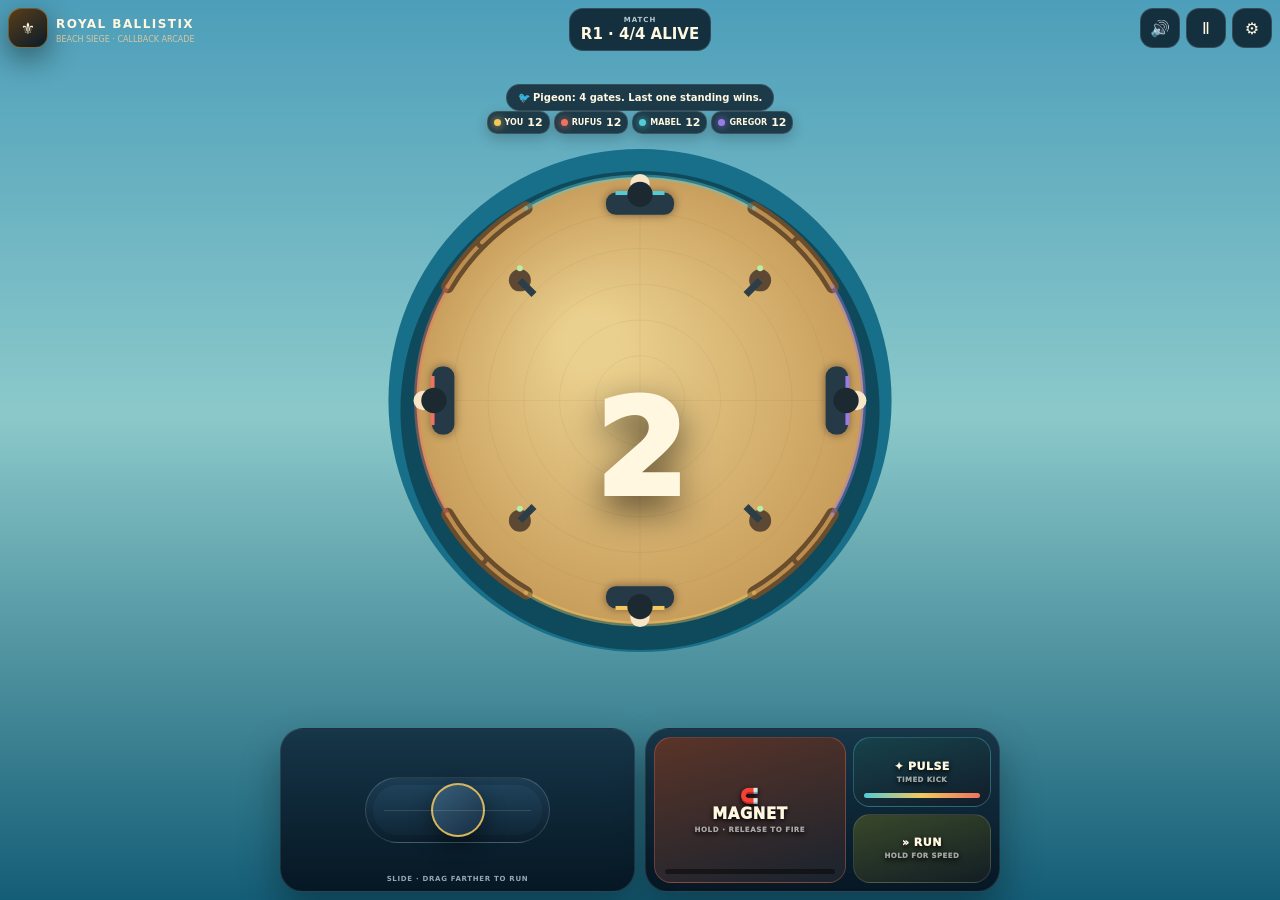
==== commit 50e349b3: "Scale Royal Ballistix arena for 2-10 players" ====
--- a/game-modes/royal-ballistix/index.html
+++ b/game-modes/royal-ballistix/index.html
@@ -12,6 +12,12 @@
 .msg{position:absolute;top:84px;left:50%;transform:translateX(-50%);width:min(86vw,520px);text-align:center}.msg span{display:inline-block;padding:7px 11px;border-radius:999px;border:1px solid #ffffff1d;background:#06131fbb;font-size:10px;font-weight:850}.life{position:absolute;padding:6px 9px;border-radius:12px;border:1px solid #ffffff20;background:#06131fbd;display:flex;gap:7px;align-items:center}.life.out{opacity:.32;filter:grayscale(1)}.dot{width:9px;height:9px;border-radius:50%;box-shadow:0 0 10px currentColor}.life small{display:block;font-size:7px;color:var(--muted);font-weight:900}.life b{font-size:17px;line-height:1}.l0{left:50%;bottom:182px;transform:translateX(-50%)}.l1{left:50%;top:56px;transform:translateX(-50%)}.l2{left:8px;top:47%;transform:translateY(-50%)}.l3{right:8px;top:47%;transform:translateY(-50%)}
 .controls{position:absolute;left:max(8px,env(safe-area-inset-left));right:max(8px,env(safe-area-inset-right));bottom:max(8px,env(safe-area-inset-bottom));height:164px;display:grid;grid-template-columns:1fr 1fr;gap:10px;pointer-events:none}.glass{border:1px solid #ffffff18;background:linear-gradient(180deg,#10293cd9,#06131ff0);border-radius:23px;box-shadow:0 20px 40px #0005}.move{display:grid;place-items:center;pointer-events:auto;position:relative}.track{width:min(40vw,185px);height:66px;border-radius:999px;border:1px solid #ffffff22;background:linear-gradient(#21465f,#0d2232);box-shadow:inset 0 0 0 7px #0002;position:relative}.track:after{content:"";position:absolute;left:10%;right:10%;top:50%;height:1px;background:#ffffff20}.knob{position:absolute;left:50%;top:50%;width:54px;height:54px;border-radius:50%;transform:translate(-50%,-50%);border:2px solid #f2c85fdd;background:linear-gradient(145deg,#385f7b,#162d42);box-shadow:0 8px 22px #0007}.hint{position:absolute;bottom:8px;font-size:7px;color:#91a8b4;font-weight:900;letter-spacing:.1em}.pad{padding:8px;display:grid;grid-template-columns:1fr .72fr;grid-template-rows:1fr 1fr;gap:7px;pointer-events:auto}.btn{border:1px solid #ffffff20;border-radius:17px;font-weight:1000;letter-spacing:.04em;text-shadow:0 2px 5px #000;position:relative;overflow:hidden}.btn:active{transform:scale(.985)}#magnet{grid-row:1/3;background:linear-gradient(165deg,#5a3428,#1a232e);border-color:#ef725f55;font-size:15px}#pulse{background:linear-gradient(165deg,#17424b,#111d2a);border-color:#55cbd555;font-size:11px}#run{background:linear-gradient(165deg,#38482a,#131d24);font-size:11px}.sub{display:block;font-size:7px;color:#ffffff99;margin-top:3px}.mini{position:absolute;left:10px;right:10px;bottom:8px;height:5px;background:#0007;border-radius:99px;overflow:hidden}.mini i{display:block;height:100%;width:0;background:linear-gradient(90deg,#55cbd5,#f2c85f,#ef725f)}
 .count{position:absolute;inset:0;display:grid;place-items:center;font-size:clamp(74px,22vw,132px);font-weight:1000;text-shadow:0 14px 36px #0009}.hidden{display:none!important}.overlay{position:absolute;inset:0;display:none;place-items:center;padding:20px;background:#02080da8;z-index:10;pointer-events:auto}.overlay.open{display:grid}.card{width:min(92vw,430px);padding:22px;border-radius:24px;border:1px solid #ffffff22;background:linear-gradient(#17384df2,#07151fff);text-align:center;box-shadow:0 30px 90px #0008}.card h2{margin:6px 0}.card p{font-size:11px;line-height:1.5;color:var(--muted)}.card button,.card select{min-height:44px;border-radius:12px;border:1px solid #ffffff20;background:#173247;padding:0 14px;font-weight:900}.row{display:grid;grid-template-columns:1fr auto;gap:10px;align-items:center;text-align:left;padding:10px 0;border-top:1px solid #ffffff16}.row small{display:block;color:var(--muted);font-size:9px}.primary{background:linear-gradient(#73551f,#3e2d11)!important;border-color:#f2c85f55!important}.error{position:absolute;inset:0;display:none;place-items:center;padding:22px;background:#07131d;z-index:50}.error.show{display:grid}@media(min-width:780px){.controls{left:50%;right:auto;transform:translateX(-50%);width:720px}}@media(max-height:700px){.controls{height:148px}.l0{bottom:166px}.msg{top:76px}}
+
+.life{display:none!important}
+.roster{position:absolute;top:111px;left:max(8px,env(safe-area-inset-left));right:max(8px,env(safe-area-inset-right));display:flex;flex-wrap:wrap;justify-content:center;gap:4px;pointer-events:none}
+.lifeChip{min-width:52px;padding:4px 6px;border:1px solid #ffffff20;border-radius:10px;background:#06131fbd;display:flex;align-items:center;justify-content:center;gap:4px;font-size:8px;font-weight:900;box-shadow:0 5px 14px #0003}
+.lifeChip .miniDot{width:7px;height:7px;border-radius:50%;box-shadow:0 0 8px currentColor}.lifeChip b{font-size:11px}.lifeChip.out{opacity:.30;filter:grayscale(1)}
+@media(max-width:430px){.roster{top:108px;gap:3px}.lifeChip{min-width:48px;padding:3px 4px;font-size:7px}.lifeChip b{font-size:10px}}
 </style>
 </head>
 <body><div id="app">
@@ -19,6 +25,7 @@
 <div class="hud">
 <div class="top"><div class="brand"><div class="crest">⚜</div><div><b>ROYAL BALLISTIX</b><small>BEACH SIEGE · CALLBACK ARCADE</small></div></div><div class="score"><small>MATCH</small><b id="score">0–0 · R1</b></div><div class="tools"><button id="sound" class="icon">🔊</button><button id="pause" class="icon">Ⅱ</button><button id="settings" class="icon">⚙</button></div></div>
 <div class="msg"><span id="msg">🐦 Pigeon: Guard your gate. Steal the volley.</span></div>
+<div id="roster" class="roster"></div>
 <div class="life l0"><span class="dot" style="color:var(--gold);background:var(--gold)"></span><div><small>YOU</small><b>12</b></div></div>
 <div class="life l1"><span class="dot" style="color:var(--coral);background:var(--coral)"></span><div><small>RUFUS</small><b>12</b></div></div>
 <div class="life l2"><span class="dot" style="color:var(--cyan);background:var(--cyan)"></span><div><small>MABEL</small><b>12</b></div></div>
@@ -27,7 +34,8 @@
 <div class="controls"><div id="move" class="move glass"><div id="track" class="track"><div id="knob" class="knob"></div></div><div class="hint">SLIDE · DRAG FARTHER TO RUN</div></div><div class="pad glass"><button id="magnet" class="btn">🧲<br>MAGNET<span class="sub">HOLD · RELEASE TO FIRE</span><span class="mini"><i id="magFill"></i></span></button><button id="pulse" class="btn">✦ PULSE<span class="sub">TIMED KICK</span><span class="mini"><i id="pulseFill"></i></span></button><button id="run" class="btn">» RUN<span class="sub">HOLD FOR SPEED</span></button></div></div>
 </div>
 <div id="pauseOv" class="overlay"><div class="card"><div style="font-size:38px">⚜</div><h2>Paused</h2><p>The tide can wait.</p><button id="resume" class="primary">Resume</button></div></div>
-<div id="settingsOv" class="overlay"><div class="card"><h2>Beach Siege Settings</h2><p>Keyboard: A/D or arrows, Space magnet, X pulse, Shift run.</p><div class="row"><div><strong>Difficulty</strong><small>AI movement and timing</small></div><select id="difficulty"><option value="easy">Squire</option><option value="normal" selected>Knight</option><option value="hard">Champion</option></select></div><div style="display:grid;grid-template-columns:1fr 1fr;gap:8px;margin-top:14px"><button id="restart">Restart</button><button id="close" class="primary">Back</button></div></div></div>
+<div id="settingsOv" class="overlay"><div class="card"><h2>Beach Siege Settings</h2><p>Keyboard: A/D or arrows, Space magnet, X pulse, Shift run.</p><div class="row"><div><strong>Contestants</strong><small>2–10 players; unused controller seats are AI</small></div><select id="playerCount"><option>2</option><option>3</option><option selected>4</option><option>5</option><option>6</option><option>7</option><option>8</option><option>9</option><option>10</option></select></div>
+<div class="row"><div><strong>Difficulty</strong><small>AI movement and timing</small></div><select id="difficulty"><option value="easy">Squire</option><option value="normal" selected>Knight</option><option value="hard">Champion</option></select></div><div style="display:grid;grid-template-columns:1fr 1fr;gap:8px;margin-top:14px"><button id="restart">Restart</button><button id="close" class="primary">Back</button></div></div></div>
 <div id="resultOv" class="overlay"><div class="card"><div style="font-size:42px">👑</div><h2 id="resultTitle">Round Won</h2><p id="resultCopy"></p><button id="next" class="primary">Next Round</button></div></div>
 <div id="error" class="error"><div class="card"><div style="font-size:42px">⚠</div><h2>Game Error</h2><p id="errorText"></p><button onclick="location.reload()" class="primary">Reload</button></div></div>
 </div>
@@ -35,54 +43,72 @@
 (function(){'use strict';
 var $=function(s){return document.querySelector(s)},C=$('#game'),ctx=C.getContext('2d',{alpha:false});
 if(!ctx){$('#errorText').textContent='Canvas is not available in this browser.';$('#error').classList.add('show');return}
-var COLORS=['#f2c85f','#ef725f','#55cbd5','#9b7be6'],NAMES=['YOU','RUFUS','MABEL','GREGOR'];
-var S={w:0,h:0,dpr:1,cx:0,cy:0,size:0,half:0,goal:0,pad:0},G={phase:'countdown',count:3.15,round:1,you:0,them:0,paused:false,last:performance.now(),spawn:0,nextSpawn:.7,balls:[],parts:[],rings:[],shake:0,sound:true,diff:'normal',launch:null},input={axis:0,keyAxis:0,drag:false,pointer:null,mag:false,run:false,pulse:false};
-var AI={easy:{speed:.82,react:.18,catch:.55,pulse:.35,aimError:.32},normal:{speed:1,react:.09,catch:.76,pulse:.62,aimError:.18},hard:{speed:1.13,react:.04,catch:.92,pulse:.82,aimError:.10}},AI_PERSONAS=[null,{name:"RUFUS",style:"hunter",risk:.82,hold:.72,targetHuman:.55},{name:"MABEL",style:"schemer",risk:.58,hold:1.15,targetHuman:.34},{name:"GREGOR",style:"bully",risk:.72,hold:.88,targetHuman:.72}],audio=null;
-var TUNING={simulation:{fixedDt:1/120,maxFrame:.05,maxSteps:6},ball:{spawnMin:.34,spawnMax:.42,minSpeed:.30,maxSpeed:1.05,wallRestitution:.985,paddleRestitution:1.025,collisionRestitution:.94,maxTravelPerSubstep:.42,stuckSpeed:.09,stuckTime:1.15},paddle:{normalSpeed:.50,runSpeed:.78,aiNormal:.47,aiRun:.72},magnet:{overheat:5,maxHeld:4,releaseSpeed:.88,fizzleSpeed:.18,aimMax:.72,aimResponse:10,volleySpread:.10},ai:{retargetMin:.35,retargetMax:.72,releaseJitter:.08,weakLifeBias:.85,openLaneBias:.55},pulse:{speed:.94,perfectSpeed:1.12,missCooldown:2,hitCooldown:.42,perfectCooldown:.22,activeWindow:.18,perfectWindow:.055,perfectCenter:.46},readability:{launchTelegraph:.72,trailMin:.52,trailLength:.11,threatTime:.72},gate:{criticalLife:3,hitFlash:.34,criticalPulseHz:2.4,normalShake:.7,eliminationShake:1.15,crackMax:5}};
+var COLORS=['#f2c85f','#ef725f','#55cbd5','#9b7be6','#72d18f','#f19ac3','#ff9f55','#6fa8ff','#d6df68','#c68cff'],NAMES=['YOU','RUFUS','MABEL','GREGOR','PIP','BEA','OSWALD','TILLY','BARNABY','WREN'];
+var S={w:0,h:0,dpr:1,cx:0,cy:0,size:0,radius:0,playerRadius:0,sector:0,gateHalf:0,moveLimit:0,pad:0},G={phase:'countdown',count:3.15,round:1,playerCount:4,wins:[],paused:false,last:performance.now(),spawn:0,nextSpawn:.7,balls:[],parts:[],rings:[],shake:0,sound:true,diff:'normal',launch:null},input={axis:0,keyAxis:0,drag:false,pointer:null,mag:false,run:false,pulse:false};
+var externalInputs={},externalControlled={};
+var AI={easy:{speed:.82,react:.18,catch:.55,pulse:.35,aimError:.32},normal:{speed:1,react:.09,catch:.76,pulse:.62,aimError:.18},hard:{speed:1.13,react:.04,catch:.92,pulse:.82,aimError:.10}},AI_PERSONAS=[null,{name:"RUFUS",style:"hunter",risk:.82,hold:.72,targetHuman:.55},{name:"MABEL",style:"schemer",risk:.58,hold:1.15,targetHuman:.34},{name:"GREGOR",style:"bully",risk:.72,hold:.88,targetHuman:.72},{name:"PIP",style:"sprinter",risk:.78,hold:.68,targetHuman:.40},{name:"BEA",style:"guardian",risk:.52,hold:1.22,targetHuman:.28},{name:"OSWALD",style:"sniper",risk:.70,hold:.96,targetHuman:.45},{name:"TILLY",style:"chaos",risk:.88,hold:.62,targetHuman:.35},{name:"BARNABY",style:"planner",risk:.60,hold:1.08,targetHuman:.38},{name:"WREN",style:"rival",risk:.76,hold:.84,targetHuman:.60}],audio=null;
+var TUNING={simulation:{fixedDt:1/120,maxFrame:.05,maxSteps:6},ball:{spawnMin:.34,spawnMax:.42,minSpeed:.30,maxSpeed:1.05,wallRestitution:.985,paddleRestitution:1.025,collisionRestitution:.94,maxTravelPerSubstep:.42,stuckSpeed:.09,stuckTime:1.15},paddle:{normalSpeed:.50,runSpeed:.78,aiNormal:.47,aiRun:.72},magnet:{overheat:5,maxHeld:4,releaseSpeed:.88,fizzleSpeed:.18,aimMax:.72,aimResponse:10,volleySpread:.10},ai:{retargetMin:.35,retargetMax:.72,releaseJitter:.08,weakLifeBias:.85,openLaneBias:.55},pulse:{speed:.94,perfectSpeed:1.12,missCooldown:2,hitCooldown:.42,perfectCooldown:.22,activeWindow:.18,perfectWindow:.055,perfectCenter:.46},readability:{launchTelegraph:.72,trailMin:.52,trailLength:.11,threatTime:.72},gate:{criticalLife:3,hitFlash:.34,criticalPulseHz:2.4,normalShake:.7,eliminationShake:1.15,crackMax:5},arena:{gateCoverage:.68,paddleCoverage:.32,minBalls:3,maxBalls:6,launcherMin:4,launcherMax:7},players:{min:2,max:10,defaultCount:4}};
 function clamp(v,a,b){return Math.max(a,Math.min(b,v))}function lerp(a,b,t){return a+(b-a)*t}function damp(a,b,l,dt){return lerp(a,b,1-Math.exp(-l*dt))}function rand(a,b){return a+Math.random()*(b-a)}
 function ainit(){if(audio)return;try{audio=new(window.AudioContext||window.webkitAudioContext)()}catch(e){}}function tone(f,d,v,type){if(!G.sound)return;ainit();if(!audio)return;f=f||220;d=d||.06;v=v||.025;type=type||'triangle';var o=audio.createOscillator(),g=audio.createGain();o.type=type;o.frequency.value=f;g.gain.setValueAtTime(v,audio.currentTime);g.gain.exponentialRampToValueAtTime(.0001,audio.currentTime+d);o.connect(g).connect(audio.destination);o.start();o.stop(audio.currentTime+d)}
-function say(t){$('#msg').textContent='🐦 Pigeon: '+t}function resize(){S.dpr=Math.min(devicePixelRatio||1,2);S.w=innerWidth;S.h=innerHeight;C.width=Math.round(S.w*S.dpr);C.height=Math.round(S.h*S.dpr);ctx.setTransform(S.dpr,0,0,S.dpr,0,0);S.cx=S.w/2;S.cy=S.h*.43;S.size=Math.min(S.w*.88,S.h*.60,670);S.half=S.size/2;S.goal=S.size*.34;S.pad=S.size*.075}addEventListener('resize',resize);resize();
-function makeP(id){return{id:id,life:12,alive:true,pos:0,vel:0,target:0,think:0,mag:false,magT:0,lock:0,held:[],pulseCd:0,pulseT:0,pulseAge:0,lastPulse:'none',run:false,aim:0,aimIntent:0,attackTarget:-1,attackThink:0,aiState:"POSITION",gateHit:0}}var P=[0,1,2,3].map(makeP);
-function resetRound(){G.phase='countdown';G.count=3.15;G.spawn=0;G.nextSpawn=.7;G.launch=null;G.balls=[];G.parts=[];G.rings=[];for(var i=0;i<P.length;i++)P[i]=makeP(i);$('#count').classList.remove('hidden');$('#resultOv').classList.remove('open');hud();say('Twelve marks each. Last gate standing wins.')}
-function restart(){G.round=1;G.you=0;G.them=0;G.paused=false;$('#pauseOv').classList.remove('open');$('#settingsOv').classList.remove('open');resetRound()}
-function pxy(p){var d=S.half-S.size*.045;if(p.id===0)return[S.cx+p.pos,S.cy+d];if(p.id===1)return[S.cx-p.pos,S.cy-d];if(p.id===2)return[S.cx-d,S.cy-p.pos];return[S.cx+d,S.cy+p.pos]}function inward(p){return p.id===0?[0,-1]:p.id===1?[0,1]:p.id===2?[1,0]:[-1,0]}function tangent(p){return p.id===0?[1,0]:p.id===1?[-1,0]:p.id===2?[0,-1]:[0,1]}
-function hud(){var q=document.querySelectorAll('.life');for(var i=0;i<P.length;i++){q[i].querySelector('b').textContent=String(P[i].life).padStart(2,'0');q[i].classList.toggle('out',!P[i].alive)}$('#score').textContent=G.you+'–'+G.them+' · R'+G.round;var me=P[0];$('#magFill').style.width=(me.mag?clamp(me.magT/5,0,1)*100:0)+'%';$('#pulseFill').style.width=(me.pulseCd?clamp(1-me.pulseCd/2.6,0,1)*100:100)+'%'}
-function queueBall(){if(G.balls.length>=4||G.launch)return;G.launch={corner:Math.floor(Math.random()*4),t:TUNING.readability.launchTelegraph}}function addBall(cornerIndex){if(G.balls.length>=4)return;var cs=[[1,1],[-1,1],[1,-1],[-1,-1]],corner=cs[cornerIndex==null?Math.floor(Math.random()*4):cornerIndex],margin=S.size*.085,x=S.cx+corner[0]*(S.half-margin),y=S.cy+corner[1]*(S.half-margin),dx=S.cx-x+rand(-60,60),dy=S.cy-y+rand(-60,60),n=Math.hypot(dx,dy)||1,sp=rand(S.size*TUNING.ball.spawnMin,S.size*TUNING.ball.spawnMax);G.balls.push({x:x,y:y,vx:dx/n*sp,vy:dy/n*sp,r:S.size*.021,held:null,age:0,last:-1});burst(x,y,'#fff0aa',8);tone(260)}
+function say(t){$('#msg').textContent='🐦 Pigeon: '+t}function resize(){S.dpr=Math.min(devicePixelRatio||1,2);S.w=innerWidth;S.h=innerHeight;C.width=Math.round(S.w*S.dpr);C.height=Math.round(S.h*S.dpr);ctx.setTransform(S.dpr,0,0,S.dpr,0,0);S.cx=S.w/2;S.cy=S.h*.445;S.size=Math.min(S.w*.90,S.h*.54,670);refreshArenaGeometry()}addEventListener('resize',resize);resize();
+function refreshArenaGeometry(){S.radius=S.size*.46;S.playerRadius=S.radius-S.size*.055;S.sector=Math.PI*2/Math.max(2,G.playerCount);S.gateHalf=S.sector*TUNING.arena.gateCoverage*.5;S.moveLimit=S.playerRadius*S.sector*.25;S.pad=Math.min(S.size*.07,S.playerRadius*S.sector*TUNING.arena.paddleCoverage*.5)}
+function startLives(){return G.playerCount<=4?12:G.playerCount<=6?9:G.playerCount<=8?7:6}
+function makeP(id){var ml=startLives();return{id:id,life:ml,maxLife:ml,alive:true,pos:0,vel:0,target:0,think:0,mag:false,magT:0,lock:0,held:[],pulseCd:0,pulseT:0,pulseAge:0,lastPulse:'none',run:false,aim:0,aimIntent:0,attackTarget:-1,attackThink:0,aiState:"POSITION",gateHit:0,remoteSecondaryPrev:false}}
+var P=[];
+function setPlayerCount(n){n=clamp(Math.round(Number(n)||4),TUNING.players.min,TUNING.players.max);G.playerCount=n;G.wins=new Array(n).fill(0);refreshArenaGeometry();var el=$('#playerCount');if(el)el.value=String(n);G.round=1;resetRound()}
+function ensureRoster(){var r=$('#roster');if(!r)return;if(r.children.length!==P.length){r.innerHTML='';for(var i=0;i<P.length;i++){var chip=document.createElement('div');chip.className='lifeChip';chip.id='lifeChip'+i;chip.innerHTML='<span class="miniDot"></span><span class="nm"></span><b></b>';r.appendChild(chip)}}}
+function resetRound(){G.phase='countdown';G.count=3.15;G.spawn=0;G.nextSpawn=.7;G.launch=null;G.balls=[];G.parts=[];G.rings=[];P=[];for(var i=0;i<G.playerCount;i++)P.push(makeP(i));refreshArenaGeometry();ensureRoster();$('#count').classList.remove('hidden');$('#resultOv').classList.remove('open');hud();say(G.playerCount+' gates. Last one standing wins.')}
+function restart(){G.round=1;G.wins=new Array(G.playerCount).fill(0);G.paused=false;$('#pauseOv').classList.remove('open');$('#settingsOv').classList.remove('open');resetRound()}
+function baseAngle(id){return Math.PI/2+id*S.sector}
+function playerAngle(p){return baseAngle(p.id)+p.pos/Math.max(S.playerRadius,1)}
+function pxy(p){var a=playerAngle(p);return[S.cx+Math.cos(a)*S.playerRadius,S.cy+Math.sin(a)*S.playerRadius]}
+function inward(p){var a=playerAngle(p);return[-Math.cos(a),-Math.sin(a)]}
+function tangent(p){var a=playerAngle(p);return[-Math.sin(a),Math.cos(a)]}
+function normAngle(a){while(a<=-Math.PI)a+=Math.PI*2;while(a>Math.PI)a-=Math.PI*2;return a}
+function sectorOwner(a){var rel=(a-Math.PI/2)/S.sector,id=Math.round(rel);id=((id%P.length)+P.length)%P.length;return id}
+function maxBalls(){return clamp(Math.ceil(P.length*.60),TUNING.arena.minBalls,TUNING.arena.maxBalls)}
+function launcherCount(){return clamp(Math.ceil(P.length*.60),TUNING.arena.launcherMin,TUNING.arena.launcherMax)}
+function hud(){ensureRoster();var alive=0;for(var i=0;i<P.length;i++){var p=P[i],chip=$('#lifeChip'+i);if(p.alive)alive++;if(chip){chip.classList.toggle('out',!p.alive);chip.querySelector('.miniDot').style.color=COLORS[i];chip.querySelector('.miniDot').style.background=COLORS[i];chip.querySelector('.nm').textContent=NAMES[i];chip.querySelector('b').textContent=String(p.life).padStart(2,'0')}}$('#score').textContent='R'+G.round+' · '+alive+'/'+P.length+' ALIVE';var me=P[0];if(me){$('#magFill').style.width=(me.mag?clamp(me.magT/TUNING.magnet.overheat,0,1)*100:0)+'%';$('#pulseFill').style.width=(me.pulseCd?clamp(1-me.pulseCd/TUNING.pulse.missCooldown,0,1)*100:100)+'%'}}
+function queueBall(){if(G.balls.length>=maxBalls()||G.launch)return;G.launch={launcher:Math.floor(Math.random()*launcherCount()),t:TUNING.readability.launchTelegraph}}function addBall(launcherIndex){if(G.balls.length>=maxBalls())return;var pts=cannonPoints(),q=pts[launcherIndex==null?Math.floor(Math.random()*pts.length):launcherIndex%pts.length],x=q[0],y=q[1],dx=S.cx-x+rand(-S.size*.09,S.size*.09),dy=S.cy-y+rand(-S.size*.09,S.size*.09),n=Math.hypot(dx,dy)||1,sp=rand(S.size*TUNING.ball.spawnMin,S.size*TUNING.ball.spawnMax);G.balls.push({x:x,y:y,vx:dx/n*sp,vy:dy/n*sp,r:S.size*.021,held:null,age:0,last:-1});burst(x,y,'#fff0aa',8);tone(260)}
 function burst(x,y,col,n){n=n||10;for(var i=0;i<n;i++){var a=Math.random()*Math.PI*2,s=rand(40,150);G.parts.push({x:x,y:y,vx:Math.cos(a)*s,vy:Math.sin(a)*s,life:rand(.25,.5),max:.5,col:col})}}function ring(x,y,col){G.rings.push({x:x,y:y,r:10,life:.34,max:.34,col:col})}
 function startMag(p){if(!p.alive||p.lock>0||p.pulseT>0)return;p.mag=true;p.magT=0;tone(190)}
 function releaseMag(p,fizzle){if(!p.mag&&!p.held.length)return;var q=pxy(p),x=q[0],y=q[1],n=inward(p),t=tangent(p),arr=p.held.slice();p.held=[];for(var i=0;i<arr.length;i++){var b=arr[i],spread=(i-(arr.length-1)/2)*TUNING.magnet.volleySpread+p.aim*TUNING.magnet.aimMax,dx=n[0]+t[0]*spread,dy=n[1]+t[1]*spread,m=Math.hypot(dx,dy)||1,sp=fizzle?S.size*TUNING.magnet.fizzleSpeed:S.size*(TUNING.magnet.releaseSpeed+arr.length*.03);b.held=null;b.x=x+n[0]*S.size*.065;b.y=y+n[1]*S.size*.065;b.vx=dx/m*sp;b.vy=dy/m*sp;b.last=p.id}if(arr.length){ring(x,y,COLORS[p.id]);tone(fizzle?110:180,.1,.03,fizzle?'sawtooth':'square')}if(fizzle){p.lock=1.4;if(p.id===0)say('Magnet overheated — volley dropped.')}else if(arr.length>1&&p.id===0)say('Volley away — '+arr.length+' balls!');p.mag=false;p.magT=0}
 function pulse(p){if(!p.alive||p.pulseCd>0||p.mag||G.phase!=='fight')return;var q=pxy(p),x=q[0],y=q[1],n=inward(p),t=tangent(p),hit=false,perfect=false;p.pulseT=TUNING.pulse.activeWindow;p.pulseAge=0;p.lastPulse='miss';for(var i=0;i<G.balls.length;i++){var b=G.balls[i];if(b.held!==null)continue;var dx=b.x-x,dy=b.y-y,front=dx*n[0]+dy*n[1],side=dx*t[0]+dy*t[1];if(front>0&&front<S.size*.12&&Math.abs(side)<S.pad*.9){var isPerfect=Math.abs(side)<=S.pad*TUNING.pulse.perfectCenter,sp=Math.max(S.size*(isPerfect?TUNING.pulse.perfectSpeed:TUNING.pulse.speed),Math.hypot(b.vx,b.vy)*(isPerfect?1.42:1.3));b.vx=n[0]*sp+t[0]*side*(isPerfect?4.1:3);b.vy=n[1]*sp+t[1]*side*(isPerfect?4.1:3);b.last=p.id;burst(b.x,b.y,isPerfect?'#ffe77a':COLORS[p.id],isPerfect?22:12);hit=true;perfect=perfect||isPerfect}}p.lastPulse=perfect?'perfect':hit?'hit':'miss';p.pulseCd=perfect?TUNING.pulse.perfectCooldown:hit?TUNING.pulse.hitCooldown:TUNING.pulse.missCooldown;ring(x,y,perfect?'#ffe77a':COLORS[p.id]);if(perfect){G.shake=Math.max(G.shake,.62);tone(620,.06,.035,'square');if(p.id===0)say('PERFECT PULSE — royal counter!')}else tone(hit?430:240,.07,.025,'square')}
 function capture(b,p){b.held=p.id;b.vx=b.vy=0;p.held.push(b);burst(b.x,b.y,COLORS[p.id],5);tone(330)}
-function player(dt,p){var a=input.drag?input.axis:input.keyAxis,run=input.run||Math.abs(a)>.82,max=run?S.size*TUNING.paddle.runSpeed:S.size*TUNING.paddle.normalSpeed;p.vel=damp(p.vel,a*max,18,dt);p.pos=clamp(p.pos+p.vel*dt,-S.goal*.9,S.goal*.9);p.aimIntent=p.mag?a:0;p.aim=damp(p.aim,p.aimIntent,TUNING.magnet.aimResponse,dt);if(input.mag&&!p.mag&&p.lock<=0)startMag(p);if(!input.mag&&p.mag)releaseMag(p,false);if(input.pulse){input.pulse=false;pulse(p)}}
+function player(dt,p){var a=input.drag?input.axis:input.keyAxis,run=input.run||Math.abs(a)>.82,max=run?S.size*TUNING.paddle.runSpeed:S.size*TUNING.paddle.normalSpeed;p.vel=damp(p.vel,a*max,18,dt);p.pos=clamp(p.pos+p.vel*dt,-S.moveLimit,S.moveLimit);p.aimIntent=p.mag?a:0;p.aim=damp(p.aim,p.aimIntent,TUNING.magnet.aimResponse,dt);if(input.mag&&!p.mag&&p.lock<=0)startMag(p);if(!input.mag&&p.mag)releaseMag(p,false);if(input.pulse){input.pulse=false;pulse(p)}}
 function incoming(p,b){if(b.held!==null)return null;var q=pxy(p),n=inward(p),t=tangent(p),dx=b.x-q[0],dy=b.y-q[1],toward=-(b.vx*n[0]+b.vy*n[1]),front=dx*n[0]+dy*n[1];if(toward<=1||front<0)return null;var tm=front/toward;if(tm>2.2)return null;return{time:tm,pos:dx*t[0]+dy*t[1]+(b.vx*t[0]+b.vy*t[1])*tm,b:b}}
-function chooseAttackTarget(p,cfg){var persona=AI_PERSONAS[p.id],candidates=[],best=-1,bestScore=-999;for(var i=0;i<P.length;i++){var o=P[i];if(i===p.id||!o.alive)continue;var score=(12-o.life)/12*TUNING.ai.weakLifeBias+Math.random()*.18;if(i===0)score+=persona.targetHuman*.22;var oq=pxy(o),pq=pxy(p),dist=Math.hypot(oq[0]-pq[0],oq[1]-pq[1])/Math.max(S.size,1);score+=(1-clamp(dist,0,1.5))*TUNING.ai.openLaneBias;if(score>bestScore){bestScore=score;best=i}}p.attackTarget=best;p.attackThink=rand(TUNING.ai.retargetMin,TUNING.ai.retargetMax);return best}
+function chooseAttackTarget(p,cfg){var persona=AI_PERSONAS[p.id]||AI_PERSONAS[1],best=-1,bestScore=-999;for(var i=0;i<P.length;i++){var o=P[i];if(i===p.id||!o.alive)continue;var score=(o.maxLife-o.life)/Math.max(o.maxLife,1)*TUNING.ai.weakLifeBias+Math.random()*.18;if(i===0)score+=persona.targetHuman*.22;var oq=pxy(o),pq=pxy(p),dist=Math.hypot(oq[0]-pq[0],oq[1]-pq[1])/Math.max(S.size,1);score+=(1-clamp(dist,0,1.5))*TUNING.ai.openLaneBias;if(score>bestScore){bestScore=score;best=i}}p.attackTarget=best;p.attackThink=rand(TUNING.ai.retargetMin,TUNING.ai.retargetMax);return best}
 function aimAtTarget(p,targetId,cfg){if(targetId<0||!P[targetId]||!P[targetId].alive)return 0;var q=pxy(p),oq=pxy(P[targetId]),n=inward(p),t=tangent(p),dx=oq[0]-q[0],dy=oq[1]-q[1],front=dx*n[0]+dy*n[1],side=dx*t[0]+dy*t[1],desired=front>1?clamp(side/front,-TUNING.magnet.aimMax,TUNING.magnet.aimMax)/TUNING.magnet.aimMax:0;return clamp(desired+rand(-cfg.aimError,cfg.aimError),-1,1)}
-function ai(dt,p){var cfg=AI[G.diff],persona=AI_PERSONAS[p.id];p.think-=dt;p.attackThink-=dt;var best=null;for(var i=0;i<G.balls.length;i++){var z=incoming(p,G.balls[i]);if(z&&Math.abs(z.pos)<S.goal*1.05&&(!best||z.time<best.time))best=z}if(p.mag&&p.held.length){p.aiState="ATTACK";if(p.attackThink<=0||p.attackTarget<0||!P[p.attackTarget]||!P[p.attackTarget].alive)chooseAttackTarget(p,cfg);p.aimIntent=aimAtTarget(p,p.attackTarget,cfg);p.aim=damp(p.aim,p.aimIntent,TUNING.magnet.aimResponse*.7,dt);var releaseAt=persona.hold+(p.held.length-1)*-.12;if(p.magT>releaseAt||p.held.length>=3||p.magT>3.6)releaseMag(p,false)}else{p.aimIntent=0;p.aim=damp(p.aim,0,6,dt);if(p.think<=0){p.think=rand(cfg.react,cfg.react+.1);if(best){p.aiState=best.time<.45?"DEFEND":"INTERCEPT";p.target=clamp(best.pos,-S.goal*.9,S.goal*.9);p.run=Math.abs(p.target-p.pos)>S.size*.11;if(best.time<.52&&Math.abs(best.pos-p.pos)<S.pad*.88&&p.lock<=0&&Math.random()<cfg.catch*persona.risk&&!p.mag){startMag(p);chooseAttackTarget(p,cfg)}else if(best.time<.17&&Math.abs(best.pos-p.pos)<S.pad&&p.pulseCd<=0&&!p.mag&&Math.random()<cfg.pulse)pulse(p)}else{p.aiState="POSITION";p.target=damp(p.target,0,.8,.1);p.run=false}}}var d=clamp((p.target-p.pos)/(S.size*.12),-1,1),max=(p.run?S.size*TUNING.paddle.aiRun:S.size*TUNING.paddle.aiNormal)*cfg.speed;p.vel=damp(p.vel,d*max,11,dt);p.pos=clamp(p.pos+p.vel*dt,-S.goal*.9,S.goal*.9)}
-function paddles(dt){for(var i=0;i<P.length;i++){var p=P[i];p.pulseCd=Math.max(0,p.pulseCd-dt);if(p.pulseT>0)p.pulseAge+=dt;p.pulseT=Math.max(0,p.pulseT-dt);p.lock=Math.max(0,p.lock-dt);p.gateHit=Math.max(0,p.gateHit-dt);if(!p.alive)continue;p.id===0?player(dt,p):ai(dt,p);if(p.mag){p.magT+=dt;if(p.magT>=TUNING.magnet.overheat)releaseMag(p,true)}var q=pxy(p),n=inward(p),t=tangent(p);for(var j=0;j<p.held.length;j++){var b=p.held[j],off=(j-(p.held.length-1)/2)*S.size*.032;b.x=q[0]+n[0]*S.size*.065+t[0]*off;b.y=q[1]+n[1]*S.size*.065+t[1]*off}}}
+function ai(dt,p){var cfg=AI[G.diff],persona=AI_PERSONAS[p.id]||AI_PERSONAS[1];p.think-=dt;p.attackThink-=dt;var best=null;for(var i=0;i<G.balls.length;i++){var z=incoming(p,G.balls[i]);if(z&&Math.abs(z.pos)<S.moveLimit+S.pad*1.2&&(!best||z.time<best.time))best=z}if(p.mag&&p.held.length){p.aiState="ATTACK";if(p.attackThink<=0||p.attackTarget<0||!P[p.attackTarget]||!P[p.attackTarget].alive)chooseAttackTarget(p,cfg);p.aimIntent=aimAtTarget(p,p.attackTarget,cfg);p.aim=damp(p.aim,p.aimIntent,TUNING.magnet.aimResponse*.7,dt);var releaseAt=persona.hold+(p.held.length-1)*-.12;if(p.magT>releaseAt||p.held.length>=3||p.magT>3.6)releaseMag(p,false)}else{p.aimIntent=0;p.aim=damp(p.aim,0,6,dt);if(p.think<=0){p.think=rand(cfg.react,cfg.react+.1);if(best){p.aiState=best.time<.45?"DEFEND":"INTERCEPT";p.target=clamp(best.pos,-S.moveLimit,S.moveLimit);p.run=Math.abs(p.target-p.pos)>S.size*.09;if(best.time<.52&&Math.abs(best.pos-p.pos)<S.pad*.88&&p.lock<=0&&Math.random()<cfg.catch*persona.risk&&!p.mag){startMag(p);chooseAttackTarget(p,cfg)}else if(best.time<.17&&Math.abs(best.pos-p.pos)<S.pad&&p.pulseCd<=0&&!p.mag&&Math.random()<cfg.pulse)pulse(p)}else{p.aiState="POSITION";p.target=damp(p.target,0,.8,.1);p.run=false}}}var d=clamp((p.target-p.pos)/Math.max(S.size*.09,1),-1,1),max=(p.run?S.size*TUNING.paddle.aiRun:S.size*TUNING.paddle.aiNormal)*cfg.speed;p.vel=damp(p.vel,d*max,11,dt);p.pos=clamp(p.pos+p.vel*dt,-S.moveLimit,S.moveLimit)}
+function externalPlayer(dt,p){var ri=externalInputs[p.id]||{},a=clamp(Number(ri.moveX)||0,-1,1),run=!!ri.run||Math.abs(a)>.82,max=run?S.size*TUNING.paddle.runSpeed:S.size*TUNING.paddle.normalSpeed;p.vel=damp(p.vel,a*max,18,dt);p.pos=clamp(p.pos+p.vel*dt,-S.moveLimit,S.moveLimit);p.aimIntent=p.mag?a:0;p.aim=damp(p.aim,p.aimIntent,TUNING.magnet.aimResponse,dt);var mag=!!ri.primaryAction;if(mag&&!p.mag&&p.lock<=0)startMag(p);if(!mag&&p.mag)releaseMag(p,false);var sec=!!ri.secondaryAction;if(sec&&!p.remoteSecondaryPrev)pulse(p);p.remoteSecondaryPrev=sec}
+function paddles(dt){for(var i=0;i<P.length;i++){var p=P[i];p.pulseCd=Math.max(0,p.pulseCd-dt);if(p.pulseT>0)p.pulseAge+=dt;p.pulseT=Math.max(0,p.pulseT-dt);p.lock=Math.max(0,p.lock-dt);p.gateHit=Math.max(0,p.gateHit-dt);if(!p.alive)continue;if(externalControlled[p.id])externalPlayer(dt,p);else if(p.id===0)player(dt,p);else ai(dt,p);if(p.mag){p.magT+=dt;if(p.magT>=TUNING.magnet.overheat)releaseMag(p,true)}var q=pxy(p),n=inward(p),t=tangent(p);for(var j=0;j<p.held.length;j++){var b=p.held[j],off=(j-(p.held.length-1)/2)*S.size*.032;b.x=q[0]+n[0]*S.size*.065+t[0]*off;b.y=q[1]+n[1]*S.size*.065+t[1]*off}}}
 function hitPaddle(b,p){if(!p.alive||b.held!==null)return false;var q=pxy(p),n=inward(p),t=tangent(p),dx=b.x-q[0],dy=b.y-q[1],side=dx*t[0]+dy*t[1],front=dx*n[0]+dy*n[1],toward=-(b.vx*n[0]+b.vy*n[1]);if(Math.abs(side)>S.pad+b.r||Math.abs(front)>S.size*.032+b.r||toward<=0)return false;if(p.mag&&p.held.length<TUNING.magnet.maxHeld&&front>0&&front<S.size*.11){capture(b,p);return true}var sp=Math.max(S.size*TUNING.ball.minSpeed,Math.hypot(b.vx,b.vy)*TUNING.ball.paddleRestitution),kick=side/(S.pad+b.r)*S.size*.16+p.vel*.22;if(p.pulseT>0){var perfect=p.pulseAge<=TUNING.pulse.perfectWindow&&Math.abs(side)<=S.pad*TUNING.pulse.perfectCenter;sp=Math.max(sp,S.size*(perfect?TUNING.pulse.perfectSpeed:TUNING.pulse.speed));p.pulseT=0;p.lastPulse=perfect?'perfect':'hit';p.pulseCd=perfect?TUNING.pulse.perfectCooldown:TUNING.pulse.hitCooldown;burst(b.x,b.y,perfect?'#ffe77a':COLORS[p.id],perfect?22:12);ring(q[0],q[1],perfect?'#ffe77a':COLORS[p.id]);if(perfect){G.shake=Math.max(G.shake,.62);tone(620,.06,.035,'square');if(p.id===0)say('PERFECT PULSE — royal counter!')}}b.vx=n[0]*sp+t[0]*kick;b.vy=n[1]*sp+t[1]*kick;b.x=q[0]+n[0]*(S.size*.032+b.r+2);b.y=q[1]+n[1]*(S.size*.032+b.r+2);b.last=p.id;tone(155,.045,.018);return true}
-function scoreGoal(id,b){var p=P[id];p.life=Math.max(0,p.life-1);burst(b.x,b.y,COLORS[id],18);ring(b.x,b.y,'#ff7461');p.gateHit=TUNING.gate.hitFlash;G.shake=p.life<=1?TUNING.gate.eliminationShake:TUNING.gate.normalShake;tone(p.life<=3?72:90,p.life<=3?.22:.16,p.life<=3?.05:.035,'square');G.balls.splice(G.balls.indexOf(b),1);say(id===0?'Your gate is hit — '+p.life+' remaining.':NAMES[id]+"'s gate drops to "+p.life+'.');if(p.life<=0){p.alive=false;releaseMag(p,true);say(id===0?'Your gate is sealed. Survive the round as a spectator.':NAMES[id]+' is washed out — that gate becomes a wall.');endCheck()}hud()}
-function endCheck(){var alive=P.filter(function(p){return p.alive});if(alive.length>1)return;G.phase='end';var w=alive[0]||P[0];if(w.id===0)G.you++;else G.them++;hud();setTimeout(function(){var over=G.you>=3||G.them>=3;$('#resultTitle').textContent=over?(G.you>=3?'Crown Claimed':'Crown Lost'):(w.id===0?'Round Won':NAMES[w.id]+' Wins');$('#resultCopy').textContent=over?'Final match score '+G.you+'–'+G.them+'.':'Match score '+G.you+'–'+G.them+'. First to 3 wins takes the crown.';$('#next').textContent=over?'Play Again':'Next Round';$('#resultOv').classList.add('open')},500)}
-function boundaries(b){var L=S.cx-S.half,R=S.cx+S.half,T=S.cy-S.half,B=S.cy+S.half,g=S.goal,inX=Math.abs(b.x-S.cx)<g,inY=Math.abs(b.y-S.cy)<g;if(b.y>B+b.r&&inX&&P[0].alive){scoreGoal(0,b);return true}if(b.y<T-b.r&&inX&&P[1].alive){scoreGoal(1,b);return true}if(b.x<L-b.r&&inY&&P[2].alive){scoreGoal(2,b);return true}if(b.x>R+b.r&&inY&&P[3].alive){scoreGoal(3,b);return true}if((!P[0].alive||!inX)&&b.y>B-b.r){b.y=B-b.r;b.vy=-Math.abs(b.vy)*TUNING.ball.wallRestitution}if((!P[1].alive||!inX)&&b.y<T+b.r){b.y=T+b.r;b.vy=Math.abs(b.vy)*TUNING.ball.wallRestitution}if((!P[2].alive||!inY)&&b.x<L+b.r){b.x=L+b.r;b.vx=Math.abs(b.vx)*TUNING.ball.wallRestitution}if((!P[3].alive||!inY)&&b.x>R-b.r){b.x=R-b.r;b.vx=-Math.abs(b.vx)*TUNING.ball.wallRestitution}return false}
+function scoreGoal(id,b){var p=P[id];if(!p||!p.alive)return;p.life=Math.max(0,p.life-1);burst(b.x,b.y,COLORS[id],18);ring(b.x,b.y,'#ff7461');p.gateHit=TUNING.gate.hitFlash;G.shake=p.life<=1?TUNING.gate.eliminationShake:TUNING.gate.normalShake;tone(p.life<=3?72:90,p.life<=3?.22:.16,p.life<=3?.05:.035,'square');var bi=G.balls.indexOf(b);if(bi>=0)G.balls.splice(bi,1);say(id===0?'Your gate is hit — '+p.life+' remaining.':NAMES[id]+"'s gate drops to "+p.life+'.');if(p.life<=0){p.alive=false;releaseMag(p,true);say(id===0?'Your gate is sealed. Survive the round as a spectator.':NAMES[id]+' is washed out — that sector is now a wall.');endCheck()}hud()}
+function endCheck(){var alive=P.filter(function(p){return p.alive});if(alive.length>1)return;G.phase='end';var w=alive[0]||P[0];G.wins[w.id]=(G.wins[w.id]||0)+1;hud();setTimeout(function(){var over=G.wins[w.id]>=3;$('#resultTitle').textContent=over?(w.id===0?'Crown Claimed':NAMES[w.id]+' Claims the Crown'):(w.id===0?'Round Won':NAMES[w.id]+' Wins');$('#resultCopy').textContent=over?NAMES[w.id]+' wins the match with 3 crowns.':NAMES[w.id]+' now has '+G.wins[w.id]+' round win'+(G.wins[w.id]===1?'':'s')+'. First to 3 wins takes the crown.';$('#next').textContent=over?'Play Again':'Next Round';$('#resultOv').classList.add('open')},500)}
+function boundaries(b){var dx=b.x-S.cx,dy=b.y-S.cy,dist=Math.hypot(dx,dy)||.001;if(dist<S.radius-b.r)return false;var nx=dx/dist,ny=dy/dist,a=Math.atan2(dy,dx),id=sectorOwner(a),delta=Math.abs(normAngle(a-baseAngle(id))),open=delta<=S.gateHalf&&P[id]&&P[id].alive;if(open&&dist>S.radius+b.r*.25){scoreGoal(id,b);return true}if(open)return false;b.x=S.cx+nx*(S.radius-b.r);b.y=S.cy+ny*(S.radius-b.r);var vn=b.vx*nx+b.vy*ny;if(vn>0){b.vx-=(1+TUNING.ball.wallRestitution)*vn*nx;b.vy-=(1+TUNING.ball.wallRestitution)*vn*ny}return false}
 function clampBallSpeed(b){var s=Math.hypot(b.vx,b.vy),max=S.size*TUNING.ball.maxSpeed;if(s>max){b.vx=b.vx/s*max;b.vy=b.vy/s*max}}
 function balls(dt){for(var i=G.balls.length-1;i>=0;i--){var b=G.balls[i];if(b.held!==null)continue;b.age+=dt;var speed=Math.hypot(b.vx,b.vy),maxTravel=Math.max(2,b.r*TUNING.ball.maxTravelPerSubstep),subs=Math.max(1,Math.ceil(speed*dt/maxTravel)),sd=dt/subs,removed=false;for(var s=0;s<subs&&!removed;s++){b.x+=b.vx*sd;b.y+=b.vy*sd;for(var p=0;p<P.length;p++)if(hitPaddle(b,P[p]))break;if(boundaries(b)){removed=true;break}for(var j=i-1;j>=0;j--){var o=G.balls[j];if(o.held!==null)continue;var dx=b.x-o.x,dy=b.y-o.y,d=Math.hypot(dx,dy)||1,min=b.r+o.r;if(d<min){var nx=dx/d,ny=dy/d,ov=min-d;b.x+=nx*ov*.5;b.y+=ny*ov*.5;o.x-=nx*ov*.5;o.y-=ny*ov*.5;var rv=(b.vx-o.vx)*nx+(b.vy-o.vy)*ny;if(rv<0){var imp=-rv*TUNING.ball.collisionRestitution;b.vx+=nx*imp;b.vy+=ny*imp;o.vx-=nx*imp;o.vy-=ny*imp;clampBallSpeed(o)}}}clampBallSpeed(b)}}}
-function step(dt){if(G.phase==='fight'){G.spawn+=dt;if(G.launch){G.launch.t-=dt;if(G.launch.t<=0){addBall(G.launch.corner);G.launch=null;G.spawn=0;G.nextSpawn=G.balls.length?rand(2.7,4.2):.8}}else if(G.spawn>=G.nextSpawn&&G.balls.length<4){queueBall()}paddles(dt);balls(dt)}for(var i=0;i<G.parts.length;i++){var p=G.parts[i];p.life-=dt;p.x+=p.vx*dt;p.y+=p.vy*dt;p.vx*=.985;p.vy*=.985}G.parts=G.parts.filter(function(p){return p.life>0});for(var j=0;j<G.rings.length;j++){G.rings[j].life-=dt;G.rings[j].r+=S.size*.5*dt}G.rings=G.rings.filter(function(r){return r.life>0});G.shake=damp(G.shake,0,5,dt)}
-function phase(dt){if(G.phase==='countdown'){G.count-=dt;$('#count').textContent=G.count>.45?String(Math.max(1,Math.ceil(G.count))):'GO!';if(G.count<=0){G.phase='fight';$('#count').classList.add('hidden');say('Catch, slide, release — and watch the corner cannons.');tone(390,.08,.03)}}}
+function step(dt){if(G.phase==='fight'){G.spawn+=dt;if(G.launch){G.launch.t-=dt;if(G.launch.t<=0){addBall(G.launch.launcher);G.launch=null;G.spawn=0;G.nextSpawn=G.balls.length?rand(2.7,4.2):.8}}else if(G.spawn>=G.nextSpawn&&G.balls.length<maxBalls()){queueBall()}paddles(dt);balls(dt)}for(var i=0;i<G.parts.length;i++){var p=G.parts[i];p.life-=dt;p.x+=p.vx*dt;p.y+=p.vy*dt;p.vx*=.985;p.vy*=.985}G.parts=G.parts.filter(function(p){return p.life>0});for(var j=0;j<G.rings.length;j++){G.rings[j].life-=dt;G.rings[j].r+=S.size*.5*dt}G.rings=G.rings.filter(function(r){return r.life>0});G.shake=damp(G.shake,0,5,dt)}
+function phase(dt){if(G.phase==='countdown'){G.count-=dt;$('#count').textContent=G.count>.45?String(Math.max(1,Math.ceil(G.count))):'GO!';if(G.count<=0){G.phase='fight';$('#count').classList.add('hidden');say('Guard your sector — the royal cannons are live.');tone(390,.08,.03)}}}
 function rr(x,y,w,h,r){ctx.beginPath();if(ctx.roundRect)ctx.roundRect(x,y,w,h,r);else{ctx.moveTo(x+r,y);ctx.lineTo(x+w-r,y);ctx.quadraticCurveTo(x+w,y,x+w,y+r);ctx.lineTo(x+w,y+h-r);ctx.quadraticCurveTo(x+w,y+h,x+w-r,y+h);ctx.lineTo(x+r,y+h);ctx.quadraticCurveTo(x,y+h,x,y+h-r);ctx.lineTo(x,y+r);ctx.quadraticCurveTo(x,y,x+r,y)}}
-function wall(x1,y1,x2,y2){ctx.strokeStyle='#694d2d';ctx.lineWidth=13;ctx.lineCap='round';ctx.beginPath();ctx.moveTo(x1,y1);ctx.lineTo(x2,y2);ctx.stroke();ctx.strokeStyle='#bb8e4f';ctx.lineWidth=4;ctx.stroke()}function drawGateState(p){var q=pxy(p),n=inward(p),t=tangent(p),damage=1-p.life/12,critical=p.alive&&p.life<=TUNING.gate.criticalLife,pulse=critical?(.55+.45*Math.sin(performance.now()/1000*Math.PI*2*TUNING.gate.criticalPulseHz)):0,flash=p.gateHit/TUNING.gate.hitFlash;ctx.save();ctx.lineCap='round';ctx.globalAlpha=.35+damage*.5+flash*.35;ctx.strokeStyle=critical?'#ff5e4d':COLORS[p.id];ctx.lineWidth=5+damage*7+flash*5;var q1=[q[0]-t[0]*S.goal*.95,q[1]-t[1]*S.goal*.95],q2=[q[0]+t[0]*S.goal*.95,q[1]+t[1]*S.goal*.95];ctx.beginPath();ctx.moveTo(q1[0],q1[1]);ctx.lineTo(q2[0],q2[1]);ctx.stroke();var cracks=Math.min(TUNING.gate.crackMax,Math.floor(damage*6));ctx.strokeStyle=critical?'#fff0c0':'#5b3929';ctx.lineWidth=2;for(var i=0;i<cracks;i++){var u=(i+1)/(cracks+1),cx=lerp(q1[0],q2[0],u),cy=lerp(q1[1],q2[1],u),side=(i%2?1:-1)*(8+damage*12);ctx.beginPath();ctx.moveTo(cx,cy);ctx.lineTo(cx+n[0]*side+t[0]*side*.35,cy+n[1]*side+t[1]*side*.35);ctx.stroke()}if(critical){ctx.globalAlpha=.18+.22*pulse;ctx.strokeStyle='#ff5e4d';ctx.lineWidth=12;ctx.beginPath();ctx.moveTo(q1[0],q1[1]);ctx.lineTo(q2[0],q2[1]);ctx.stroke()}if(!p.alive){ctx.globalAlpha=.75;ctx.strokeStyle='#2b2b2b';ctx.lineWidth=15;ctx.beginPath();ctx.moveTo(q1[0],q1[1]);ctx.lineTo(q2[0],q2[1]);ctx.stroke()}ctx.restore()}
-function drawP(p){if(!p.alive)return;var q=pxy(p),n=inward(p),t=tangent(p),ang=Math.atan2(t[1],t[0]);ctx.save();ctx.translate(q[0],q[1]);ctx.rotate(ang);if(p.mag&&p.held.length){ctx.strokeStyle=COLORS[p.id];ctx.lineWidth=3;ctx.beginPath();ctx.moveTo(0,-S.size*.06);ctx.lineTo(p.aim*S.size*.12,-S.size*.20);ctx.stroke()}if(p.mag){ctx.globalAlpha=.18+.08*Math.sin(performance.now()/90);ctx.strokeStyle=COLORS[p.id];ctx.lineWidth=10;ctx.beginPath();ctx.arc(0,0,S.pad*1.25,0,Math.PI*2);ctx.stroke();ctx.globalAlpha=1}ctx.shadowColor='#0007';ctx.shadowBlur=12;ctx.fillStyle='#263947';rr(-S.pad,-S.size*.026,S.pad*2,S.size*.052,12);ctx.fill();ctx.shadowBlur=0;ctx.fillStyle=COLORS[p.id];ctx.fillRect(-S.pad*.72,-S.size*.029,S.pad*1.44,5);ctx.fillStyle='#f6e5c6';ctx.beginPath();ctx.arc(0,-S.size*.048,S.size*.024,0,Math.PI*2);ctx.fill();ctx.fillStyle='#1c2931';ctx.beginPath();ctx.arc(0,-S.size*.022,S.size*.03,0,Math.PI*2);ctx.fill();ctx.restore()}
-function threatToHuman(b){if(!P[0].alive||b.held!==null)return 99;var z=incoming(P[0],b);return z&&Math.abs(z.pos)<S.goal*1.05?z.time:99}
+function wall(x1,y1,x2,y2){ctx.strokeStyle='#694d2d';ctx.lineWidth=13;ctx.lineCap='round';ctx.beginPath();ctx.moveTo(x1,y1);ctx.lineTo(x2,y2);ctx.stroke();ctx.strokeStyle='#bb8e4f';ctx.lineWidth=4;ctx.stroke()}function drawArenaBoundary(){ctx.save();ctx.lineCap='round';for(var i=0;i<P.length;i++){var a=baseAngle(i),left=a-S.sector*.5,right=a+S.sector*.5;ctx.strokeStyle='#694d2d';ctx.lineWidth=13;ctx.beginPath();ctx.arc(S.cx,S.cy,S.radius,left,a-S.gateHalf);ctx.stroke();ctx.beginPath();ctx.arc(S.cx,S.cy,S.radius,a+S.gateHalf,right);ctx.stroke();ctx.strokeStyle='#bb8e4f';ctx.lineWidth=4;ctx.beginPath();ctx.arc(S.cx,S.cy,S.radius,left,a-S.gateHalf);ctx.stroke();ctx.beginPath();ctx.arc(S.cx,S.cy,S.radius,a+S.gateHalf,right);ctx.stroke()}ctx.restore()}
+function drawGateState(p){var a=baseAngle(p.id),damage=1-p.life/Math.max(p.maxLife,1),critical=p.alive&&p.life<=TUNING.gate.criticalLife,pulseV=critical?(.55+.45*Math.sin(performance.now()/1000*Math.PI*2*TUNING.gate.criticalPulseHz)):0,flash=p.gateHit/TUNING.gate.hitFlash,r=S.radius;ctx.save();ctx.lineCap='round';ctx.strokeStyle=p.alive?(critical?'#ff5e4d':COLORS[p.id]):'#2b2b2b';ctx.globalAlpha=p.alive?.40+damage*.45+flash*.30:.82;ctx.lineWidth=p.alive?5+damage*6+flash*4:14;ctx.beginPath();ctx.arc(S.cx,S.cy,r,a-S.gateHalf,a+S.gateHalf);ctx.stroke();if(critical){ctx.globalAlpha=.16+.22*pulseV;ctx.lineWidth=11;ctx.beginPath();ctx.arc(S.cx,S.cy,r-2,a-S.gateHalf,a+S.gateHalf);ctx.stroke()}var cracks=Math.min(TUNING.gate.crackMax,Math.floor(damage*6));ctx.strokeStyle=critical?'#fff0c0':'#5b3929';ctx.lineWidth=2;for(var i=0;i<cracks;i++){var ca=a-S.gateHalf+(i+1)/(cracks+1)*S.gateHalf*2,x=Math.cos(ca),y=Math.sin(ca);ctx.beginPath();ctx.moveTo(S.cx+x*(r-4),S.cy+y*(r-4));ctx.lineTo(S.cx+x*(r-14-(i%2)*5),S.cy+y*(r-14-(i%2)*5));ctx.stroke()}ctx.restore()}
+function drawP(p){if(!p.alive)return;var q=pxy(p),t=tangent(p),ang=Math.atan2(t[1],t[0]);ctx.save();ctx.translate(q[0],q[1]);ctx.rotate(ang);if(p.mag&&p.held.length){ctx.strokeStyle=COLORS[p.id];ctx.lineWidth=3;ctx.beginPath();ctx.moveTo(0,S.size*.045);ctx.lineTo(p.aim*S.size*.12,S.size*.19);ctx.stroke()}if(p.mag){ctx.globalAlpha=.18+.08*Math.sin(performance.now()/90);ctx.strokeStyle=COLORS[p.id];ctx.lineWidth=8;ctx.beginPath();ctx.arc(0,0,S.pad*1.25,0,Math.PI*2);ctx.stroke();ctx.globalAlpha=1}ctx.shadowColor='#0007';ctx.shadowBlur=10;ctx.fillStyle='#263947';rr(-S.pad,-S.size*.023,S.pad*2,S.size*.046,10);ctx.fill();ctx.shadowBlur=0;ctx.fillStyle=COLORS[p.id];ctx.fillRect(-S.pad*.72,-S.size*.026,S.pad*1.44,4);ctx.fillStyle='#f6e5c6';ctx.beginPath();ctx.arc(0,-S.size*.041,S.size*.020,0,Math.PI*2);ctx.fill();ctx.fillStyle='#1c2931';ctx.beginPath();ctx.arc(0,-S.size*.019,S.size*.026,0,Math.PI*2);ctx.fill();ctx.restore()}
+function threatToHuman(b){if(!P[0]||!P[0].alive||b.held!==null)return 99;var z=incoming(P[0],b);return z&&Math.abs(z.pos)<S.moveLimit+S.pad*1.2?z.time:99}
 function drawBall(b){var sp=Math.hypot(b.vx,b.vy),th=threatToHuman(b);if(sp>S.size*TUNING.readability.trailMin){var len=TUNING.readability.trailLength*S.size,mag=sp||1;ctx.save();ctx.globalAlpha=th<TUNING.readability.threatTime?.58:.24;ctx.strokeStyle=th<TUNING.readability.threatTime?'#ff765f':'#fff1b0';ctx.lineWidth=Math.max(2,b.r*.42);ctx.lineCap='round';ctx.beginPath();ctx.moveTo(b.x,b.y);ctx.lineTo(b.x-b.vx/mag*len,b.y-b.vy/mag*len);ctx.stroke();ctx.restore()}ctx.save();ctx.translate(b.x,b.y);ctx.shadowColor='#0007';ctx.shadowBlur=8;ctx.fillStyle='#8a5b32';ctx.beginPath();ctx.arc(0,0,b.r,0,Math.PI*2);ctx.fill();ctx.shadowBlur=0;ctx.strokeStyle='#e7c36d';ctx.lineWidth=Math.max(2,b.r*.18);ctx.beginPath();ctx.arc(0,0,b.r*.62,0,Math.PI*2);ctx.stroke();ctx.rotate(performance.now()/500+b.x*.01);ctx.beginPath();ctx.moveTo(-b.r*.8,0);ctx.lineTo(b.r*.8,0);ctx.stroke();ctx.restore()}
-function cannonPoints(){return [[S.cx-S.half+28,S.cy-S.half+28],[S.cx+S.half-28,S.cy-S.half+28],[S.cx-S.half+28,S.cy+S.half-28],[S.cx+S.half-28,S.cy+S.half-28]]}
-function drawLaunchWarning(){if(!G.launch)return;var pts=cannonPoints(),q=pts[G.launch.corner],p=1-G.launch.t/TUNING.readability.launchTelegraph;ctx.save();ctx.strokeStyle='#fff0a0';ctx.fillStyle='#fff0a0';ctx.globalAlpha=.28+.6*p;ctx.lineWidth=3+4*p;ctx.beginPath();ctx.arc(q[0],q[1],18+18*p,0,Math.PI*2);ctx.stroke();ctx.beginPath();ctx.moveTo(q[0],q[1]);ctx.lineTo(lerp(q[0],S.cx,.28),lerp(q[1],S.cy,.28));ctx.stroke();ctx.font='900 10px system-ui';ctx.textAlign='center';ctx.fillText('FIRE!',q[0],q[1]-26);ctx.restore()}
-function cannons(){var pts=[[S.cx-S.half+28,S.cy-S.half+28],[S.cx+S.half-28,S.cy-S.half+28],[S.cx-S.half+28,S.cy+S.half-28],[S.cx+S.half-28,S.cy+S.half-28]];for(var i=0;i<pts.length;i++){var x=pts[i][0],y=pts[i][1];ctx.fillStyle='#5d4833';ctx.beginPath();ctx.arc(x,y,13,0,Math.PI*2);ctx.fill();ctx.strokeStyle='#2c3f49';ctx.lineWidth=8;ctx.beginPath();ctx.moveTo(x,y);ctx.lineTo(x+(S.cx-x)*.035,y+(S.cy-y)*.035);ctx.stroke();ctx.fillStyle='#bdeca6';ctx.beginPath();ctx.arc(x,y-14,3,0,Math.PI*2);ctx.fill()}}
-function draw(){var w=S.w,h=S.h,sh=G.shake*S.size*.018,ox=(Math.random()-.5)*sh,oy=(Math.random()-.5)*sh;ctx.save();ctx.translate(ox,oy);var g=ctx.createLinearGradient(0,0,0,h);g.addColorStop(0,'#4d9eba');g.addColorStop(.46,'#8bc9ca');g.addColorStop(1,'#145d76');ctx.fillStyle=g;ctx.fillRect(-20,-20,w+40,h+40);ctx.fillStyle='#1e7e99';ctx.fillRect(0,S.cy+S.half+18,w,h);ctx.fillStyle='#0005';rr(S.cx-S.half-16,S.cy-S.half+18,S.size+32,S.size+32,28);ctx.fill();var sand=ctx.createLinearGradient(0,S.cy-S.half,0,S.cy+S.half);sand.addColorStop(0,'#e7c982');sand.addColorStop(1,'#cfa663');ctx.fillStyle=sand;rr(S.cx-S.half,S.cy-S.half,S.size,S.size,24);ctx.fill();ctx.strokeStyle='#715936';ctx.lineWidth=5;ctx.stroke();ctx.globalAlpha=.07;ctx.fillStyle='#6d4c27';for(var xx=-4;xx<=4;xx++)for(var yy=-4;yy<=4;yy++)if((xx+yy)%2===0)ctx.fillRect(S.cx+xx*S.size/8-S.size/16,S.cy+yy*S.size/8-S.size/16,S.size/8,S.size/8);ctx.globalAlpha=1;var L=S.cx-S.half,R=S.cx+S.half,T=S.cy-S.half,B=S.cy+S.half,gap=S.goal;wall(L,T,L,S.cy-gap);wall(L,S.cy+gap,L,B);wall(R,T,R,S.cy-gap);wall(R,S.cy+gap,R,B);wall(L,T,S.cx-gap,T);wall(S.cx+gap,T,R,T);wall(L,B,S.cx-gap,B);wall(S.cx+gap,B,R,B);for(var gi=0;gi<P.length;gi++)drawGateState(P[gi]);for(var i=0;i<P.length;i++)drawP(P[i]);for(var r=0;r<G.rings.length;r++){var rg=G.rings[r];ctx.globalAlpha=rg.life/rg.max*.8;ctx.strokeStyle=rg.col;ctx.lineWidth=4;ctx.beginPath();ctx.arc(rg.x,rg.y,rg.r,0,Math.PI*2);ctx.stroke()}ctx.globalAlpha=1;for(var b=0;b<G.balls.length;b++)drawBall(G.balls[b]);for(var k=0;k<G.parts.length;k++){var pt=G.parts[k];ctx.globalAlpha=clamp(pt.life/pt.max,0,1);ctx.fillStyle=pt.col;ctx.beginPath();ctx.arc(pt.x,pt.y,3.2,0,Math.PI*2);ctx.fill()}ctx.globalAlpha=1;cannons();drawLaunchWarning();ctx.restore()}
+function cannonPoints(){var pts=[],count=launcherCount(),r=S.radius*.76;for(var i=0;i<count;i++){var a=-Math.PI/2+(i+.5)*Math.PI*2/count;pts.push([S.cx+Math.cos(a)*r,S.cy+Math.sin(a)*r])}return pts}
+function drawLaunchWarning(){if(!G.launch)return;var pts=cannonPoints(),q=pts[G.launch.launcher%pts.length],p=1-G.launch.t/TUNING.readability.launchTelegraph;ctx.save();ctx.strokeStyle='#fff0a0';ctx.fillStyle='#fff0a0';ctx.globalAlpha=.28+.6*p;ctx.lineWidth=3+4*p;ctx.beginPath();ctx.arc(q[0],q[1],16+16*p,0,Math.PI*2);ctx.stroke();ctx.beginPath();ctx.moveTo(q[0],q[1]);ctx.lineTo(lerp(q[0],S.cx,.28),lerp(q[1],S.cy,.28));ctx.stroke();ctx.font='900 9px system-ui';ctx.textAlign='center';ctx.fillText('FIRE!',q[0],q[1]-23);ctx.restore()}
+function cannons(){var pts=cannonPoints();for(var i=0;i<pts.length;i++){var x=pts[i][0],y=pts[i][1],dx=S.cx-x,dy=S.cy-y,m=Math.hypot(dx,dy)||1;ctx.fillStyle='#5d4833';ctx.beginPath();ctx.arc(x,y,11,0,Math.PI*2);ctx.fill();ctx.strokeStyle='#2c3f49';ctx.lineWidth=7;ctx.beginPath();ctx.moveTo(x,y);ctx.lineTo(x+dx/m*20,y+dy/m*20);ctx.stroke();ctx.fillStyle='#bdeca6';ctx.beginPath();ctx.arc(x,y-12,3,0,Math.PI*2);ctx.fill()}}
+function draw(){var w=S.w,h=S.h,sh=G.shake*S.size*.018,ox=(Math.random()-.5)*sh,oy=(Math.random()-.5)*sh;ctx.save();ctx.translate(ox,oy);var bg=ctx.createLinearGradient(0,0,0,h);bg.addColorStop(0,'#4d9eba');bg.addColorStop(.46,'#8bc9ca');bg.addColorStop(1,'#145d76');ctx.fillStyle=bg;ctx.fillRect(-20,-20,w+40,h+40);ctx.fillStyle='#176f89';ctx.beginPath();ctx.arc(S.cx,S.cy,S.radius+28,0,Math.PI*2);ctx.fill();ctx.fillStyle='#0005';ctx.beginPath();ctx.arc(S.cx,S.cy+10,S.radius+16,0,Math.PI*2);ctx.fill();var sand=ctx.createRadialGradient(S.cx-S.radius*.22,S.cy-S.radius*.26,S.radius*.12,S.cx,S.cy,S.radius);sand.addColorStop(0,'#ead08e');sand.addColorStop(1,'#c99e5c');ctx.fillStyle=sand;ctx.beginPath();ctx.arc(S.cx,S.cy,S.radius,0,Math.PI*2);ctx.fill();ctx.globalAlpha=.075;ctx.strokeStyle='#76552d';ctx.lineWidth=1;for(var rr0=S.radius*.2;rr0<S.radius;rr0+=S.radius*.16){ctx.beginPath();ctx.arc(S.cx,S.cy,rr0,0,Math.PI*2);ctx.stroke()}for(var si=0;si<P.length;si++){var sa=baseAngle(si);ctx.beginPath();ctx.moveTo(S.cx,S.cy);ctx.lineTo(S.cx+Math.cos(sa)*S.radius,S.cy+Math.sin(sa)*S.radius);ctx.stroke()}ctx.globalAlpha=1;drawArenaBoundary();for(var gi=0;gi<P.length;gi++)drawGateState(P[gi]);for(var i=0;i<P.length;i++)drawP(P[i]);for(var r=0;r<G.rings.length;r++){var rg=G.rings[r];ctx.globalAlpha=rg.life/rg.max*.8;ctx.strokeStyle=rg.col;ctx.lineWidth=4;ctx.beginPath();ctx.arc(rg.x,rg.y,rg.r,0,Math.PI*2);ctx.stroke()}ctx.globalAlpha=1;for(var b=0;b<G.balls.length;b++)drawBall(G.balls[b]);for(var k=0;k<G.parts.length;k++){var pt=G.parts[k];ctx.globalAlpha=clamp(pt.life/pt.max,0,1);ctx.fillStyle=pt.col;ctx.beginPath();ctx.arc(pt.x,pt.y,3.2,0,Math.PI*2);ctx.fill()}ctx.globalAlpha=1;cannons();drawLaunchWarning();ctx.restore()}
 var accumulator=0,debug={fps:60,substeps:0,collisions:0};
 function loop(t){try{var frame=Math.min(TUNING.simulation.maxFrame,(t-G.last)/1000||.016);G.last=t;debug.fps=damp(debug.fps,1/Math.max(frame,.001),4,frame);if(!G.paused){phase(frame);accumulator+=frame;var steps=0;while(accumulator>=TUNING.simulation.fixedDt&&steps<TUNING.simulation.maxSteps){step(TUNING.simulation.fixedDt);accumulator-=TUNING.simulation.fixedDt;steps++}if(steps===TUNING.simulation.maxSteps)accumulator=0;debug.substeps=steps}draw();hud();requestAnimationFrame(loop)}catch(e){$('#errorText').textContent=String(e&&e.message||e);$('#error').classList.add('show');console.error(e)}}
 var move=$('#move'),track=$('#track'),knob=$('#knob');function moveEv(e){var r=track.getBoundingClientRect();input.axis=clamp((e.clientX-r.left)/r.width*2-1,-1,1);knob.style.left=(50+input.axis*41)+'%'}move.addEventListener('pointerdown',function(e){ainit();input.drag=true;input.pointer=e.pointerId;try{move.setPointerCapture(e.pointerId)}catch(x){}moveEv(e)});move.addEventListener('pointermove',function(e){if(input.drag&&e.pointerId===input.pointer)moveEv(e)});function mend(e){if(input.drag&&(!e||e.pointerId===input.pointer)){input.drag=false;input.pointer=null;input.axis=0;knob.style.left='50%'}}move.addEventListener('pointerup',mend);move.addEventListener('pointercancel',mend);
 var mag=$('#magnet');mag.addEventListener('pointerdown',function(e){e.preventDefault();ainit();input.mag=true;try{mag.setPointerCapture(e.pointerId)}catch(x){}});mag.addEventListener('pointerup',function(){input.mag=false});mag.addEventListener('pointercancel',function(){input.mag=false});$('#pulse').addEventListener('pointerdown',function(e){e.preventDefault();ainit();input.pulse=true});$('#run').addEventListener('pointerdown',function(e){e.preventDefault();input.run=true;try{e.currentTarget.setPointerCapture(e.pointerId)}catch(x){}});$('#run').addEventListener('pointerup',function(){input.run=false});$('#run').addEventListener('pointercancel',function(){input.run=false});
 var keys={};function krefresh(){input.keyAxis=(keys.ArrowLeft||keys.KeyA?-1:0)+(keys.ArrowRight||keys.KeyD?1:0);input.keyAxis=clamp(input.keyAxis,-1,1);input.run=!!(keys.ShiftLeft||keys.ShiftRight)}addEventListener('keydown',function(e){if(e.code==='ArrowLeft'||e.code==='ArrowRight'||e.code==='Space')e.preventDefault();keys[e.code]=true;krefresh();if(e.code==='Space')input.mag=true;if((e.code==='KeyX'||e.code==='KeyE')&&!e.repeat)input.pulse=true});addEventListener('keyup',function(e){delete keys[e.code];krefresh();if(e.code==='Space')input.mag=false});
-function pauseToggle(){G.paused=!G.paused;$('#pauseOv').classList.toggle('open',G.paused);if(G.paused){input.mag=false;input.run=false}}$('#pause').onclick=pauseToggle;$('#resume').onclick=pauseToggle;$('#settings').onclick=function(){$('#settingsOv').classList.add('open');G.paused=true};$('#close').onclick=function(){$('#settingsOv').classList.remove('open');G.paused=false};$('#restart').onclick=restart;$('#next').onclick=function(){var over=G.you>=3||G.them>=3;if(over){G.you=0;G.them=0;G.round=1}else G.round++;resetRound()};$('#difficulty').onchange=function(e){G.diff=e.target.value};$('#sound').onclick=function(){G.sound=!G.sound;$('#sound').textContent=G.sound?'🔊':'🔇';if(G.sound)ainit()};
-window.GameDebug={getState:function(){return{game:"Royal Ballistix — Beach Siege",version:"0.8-perfect-pulse",phase:G.phase,round:G.round,score:[G.you,G.them],fps:+debug.fps.toFixed(1),physicsSubsteps:debug.substeps,launch:G.launch?{corner:G.launch.corner,time:+G.launch.t.toFixed(2)}:null,balls:G.balls.map(function(b){return{x:+b.x.toFixed(1),y:+b.y.toFixed(1),vx:+b.vx.toFixed(1),vy:+b.vy.toFixed(1),speed:+Math.hypot(b.vx,b.vy).toFixed(1),held:b.held}}),players:P.map(function(p){return{id:p.id,life:p.life,alive:p.alive,pos:+p.pos.toFixed(1),velocity:+p.vel.toFixed(1),magnet:p.mag,held:p.held.length,pulseCooldown:+p.pulseCd.toFixed(2),pulseAge:+p.pulseAge.toFixed(3),lastPulse:p.lastPulse,aim:+p.aim.toFixed(2),aiState:p.aiState,attackTarget:p.attackTarget,gateHit:+p.gateHit.toFixed(2)}}),tuning:TUNING}}};
-resetRound();requestAnimationFrame(loop);
+function pauseToggle(){G.paused=!G.paused;$('#pauseOv').classList.toggle('open',G.paused);if(G.paused){input.mag=false;input.run=false}}$('#pause').onclick=pauseToggle;$('#resume').onclick=pauseToggle;$('#settings').onclick=function(){$('#settingsOv').classList.add('open');G.paused=true};$('#close').onclick=function(){$('#settingsOv').classList.remove('open');G.paused=false};$('#restart').onclick=restart;$('#next').onclick=function(){var over=G.wins.some(function(w){return w>=3});if(over){G.wins=new Array(G.playerCount).fill(0);G.round=1}else G.round++;resetRound()};$('#difficulty').onchange=function(e){G.diff=e.target.value};$('#playerCount').onchange=function(e){setPlayerCount(e.target.value)};$('#sound').onclick=function(){G.sound=!G.sound;$('#sound').textContent=G.sound?'🔊':'🔇';if(G.sound)ainit()};
+function publicState(){return{game:"Royal Ballistix — Beach Siege",version:"0.9-ten-player-ring",phase:G.phase,round:G.round,playerCount:G.playerCount,maxPlayers:TUNING.players.max,wins:G.wins.slice(),fps:+debug.fps.toFixed(1),physicsSubsteps:debug.substeps,maxBalls:maxBalls(),launch:G.launch?{launcher:G.launch.launcher,time:+G.launch.t.toFixed(2)}:null,balls:G.balls.map(function(b){return{x:+b.x.toFixed(1),y:+b.y.toFixed(1),vx:+b.vx.toFixed(1),vy:+b.vy.toFixed(1),speed:+Math.hypot(b.vx,b.vy).toFixed(1),held:b.held}}),players:P.map(function(p){return{id:p.id,name:NAMES[p.id],life:p.life,maxLife:p.maxLife,alive:p.alive,pos:+p.pos.toFixed(1),velocity:+p.vel.toFixed(1),external:!!externalControlled[p.id],magnet:p.mag,held:p.held.length,pulseCooldown:+p.pulseCd.toFixed(2),pulseAge:+p.pulseAge.toFixed(3),lastPulse:p.lastPulse,aim:+p.aim.toFixed(2),aiState:p.aiState,attackTarget:p.attackTarget,gateHit:+p.gateHit.toFixed(2)}}),tuning:TUNING}}
+window.GameDebug={getState:publicState};
+window.RoyalBallistix={maxPlayers:10,setPlayerCount:setPlayerCount,setPlayerInput:function(id,state){id=Math.round(Number(id));if(id<0||id>=P.length)return false;externalControlled[id]=true;externalInputs[id]={moveX:clamp(Number(state&&state.moveX)||0,-1,1),primaryAction:!!(state&&state.primaryAction),secondaryAction:!!(state&&state.secondaryAction),run:!!(state&&state.run),sequence:state&&state.sequence,timestamp:state&&state.timestamp};return true},releasePlayer:function(id){delete externalControlled[id];delete externalInputs[id];if(P[id]){P[id].remoteSecondaryPrev=false;if(P[id].mag)releaseMag(P[id],false)}},getState:publicState};
+G.wins=new Array(G.playerCount).fill(0);refreshArenaGeometry();resetRound();requestAnimationFrame(loop);
 })();
 </script></body></html>
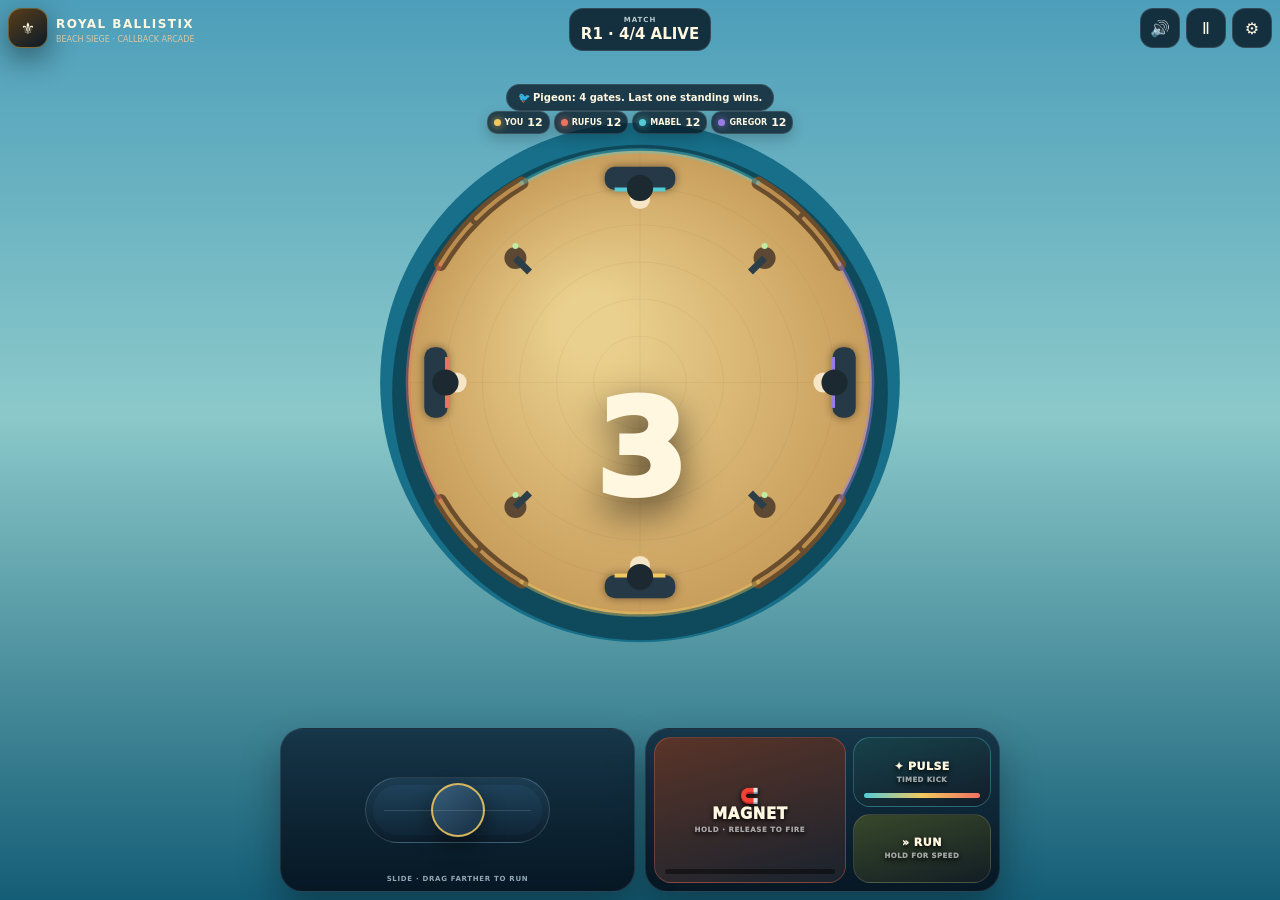
==== commit 324e05e6: "Fix controls and enlarge arena for 10 players" ====
--- a/game-modes/royal-ballistix/index.html
+++ b/game-modes/royal-ballistix/index.html
@@ -34,7 +34,7 @@
 <div class="controls"><div id="move" class="move glass"><div id="track" class="track"><div id="knob" class="knob"></div></div><div class="hint">SLIDE · DRAG FARTHER TO RUN</div></div><div class="pad glass"><button id="magnet" class="btn">🧲<br>MAGNET<span class="sub">HOLD · RELEASE TO FIRE</span><span class="mini"><i id="magFill"></i></span></button><button id="pulse" class="btn">✦ PULSE<span class="sub">TIMED KICK</span><span class="mini"><i id="pulseFill"></i></span></button><button id="run" class="btn">» RUN<span class="sub">HOLD FOR SPEED</span></button></div></div>
 </div>
 <div id="pauseOv" class="overlay"><div class="card"><div style="font-size:38px">⚜</div><h2>Paused</h2><p>The tide can wait.</p><button id="resume" class="primary">Resume</button></div></div>
-<div id="settingsOv" class="overlay"><div class="card"><h2>Beach Siege Settings</h2><p>Keyboard: A/D or arrows, Space magnet, X pulse, Shift run.</p><div class="row"><div><strong>Contestants</strong><small>2–10 players; unused controller seats are AI</small></div><select id="playerCount"><option>2</option><option>3</option><option selected>4</option><option>5</option><option>6</option><option>7</option><option>8</option><option>9</option><option>10</option></select></div>
+<div id="settingsOv" class="overlay"><div class="card"><h2>Beach Siege Settings</h2><p>Keyboard: A/D or arrows, Space magnet, X pulse, Shift run.</p><div class="row"><div><strong>Contestants</strong><small>2–10 players; arena expands automatically for larger groups</small></div><select id="playerCount"><option value="2">2 Players</option><option value="3">3 Players</option><option value="4" selected>4 Players</option><option value="5">5 Players</option><option value="6">6 Players</option><option value="7">7 Players</option><option value="8">8 Players</option><option value="9">9 Players</option><option value="10">10 Players — MAX</option></select></div>
 <div class="row"><div><strong>Difficulty</strong><small>AI movement and timing</small></div><select id="difficulty"><option value="easy">Squire</option><option value="normal" selected>Knight</option><option value="hard">Champion</option></select></div><div style="display:grid;grid-template-columns:1fr 1fr;gap:8px;margin-top:14px"><button id="restart">Restart</button><button id="close" class="primary">Back</button></div></div></div>
 <div id="resultOv" class="overlay"><div class="card"><div style="font-size:42px">👑</div><h2 id="resultTitle">Round Won</h2><p id="resultCopy"></p><button id="next" class="primary">Next Round</button></div></div>
 <div id="error" class="error"><div class="card"><div style="font-size:42px">⚠</div><h2>Game Error</h2><p id="errorText"></p><button onclick="location.reload()" class="primary">Reload</button></div></div>
@@ -50,20 +50,20 @@
 var TUNING={simulation:{fixedDt:1/120,maxFrame:.05,maxSteps:6},ball:{spawnMin:.34,spawnMax:.42,minSpeed:.30,maxSpeed:1.05,wallRestitution:.985,paddleRestitution:1.025,collisionRestitution:.94,maxTravelPerSubstep:.42,stuckSpeed:.09,stuckTime:1.15},paddle:{normalSpeed:.50,runSpeed:.78,aiNormal:.47,aiRun:.72},magnet:{overheat:5,maxHeld:4,releaseSpeed:.88,fizzleSpeed:.18,aimMax:.72,aimResponse:10,volleySpread:.10},ai:{retargetMin:.35,retargetMax:.72,releaseJitter:.08,weakLifeBias:.85,openLaneBias:.55},pulse:{speed:.94,perfectSpeed:1.12,missCooldown:2,hitCooldown:.42,perfectCooldown:.22,activeWindow:.18,perfectWindow:.055,perfectCenter:.46},readability:{launchTelegraph:.72,trailMin:.52,trailLength:.11,threatTime:.72},gate:{criticalLife:3,hitFlash:.34,criticalPulseHz:2.4,normalShake:.7,eliminationShake:1.15,crackMax:5},arena:{gateCoverage:.68,paddleCoverage:.32,minBalls:3,maxBalls:6,launcherMin:4,launcherMax:7},players:{min:2,max:10,defaultCount:4}};
 function clamp(v,a,b){return Math.max(a,Math.min(b,v))}function lerp(a,b,t){return a+(b-a)*t}function damp(a,b,l,dt){return lerp(a,b,1-Math.exp(-l*dt))}function rand(a,b){return a+Math.random()*(b-a)}
 function ainit(){if(audio)return;try{audio=new(window.AudioContext||window.webkitAudioContext)()}catch(e){}}function tone(f,d,v,type){if(!G.sound)return;ainit();if(!audio)return;f=f||220;d=d||.06;v=v||.025;type=type||'triangle';var o=audio.createOscillator(),g=audio.createGain();o.type=type;o.frequency.value=f;g.gain.setValueAtTime(v,audio.currentTime);g.gain.exponentialRampToValueAtTime(.0001,audio.currentTime+d);o.connect(g).connect(audio.destination);o.start();o.stop(audio.currentTime+d)}
-function say(t){$('#msg').textContent='🐦 Pigeon: '+t}function resize(){S.dpr=Math.min(devicePixelRatio||1,2);S.w=innerWidth;S.h=innerHeight;C.width=Math.round(S.w*S.dpr);C.height=Math.round(S.h*S.dpr);ctx.setTransform(S.dpr,0,0,S.dpr,0,0);S.cx=S.w/2;S.cy=S.h*.445;S.size=Math.min(S.w*.90,S.h*.54,670);refreshArenaGeometry()}addEventListener('resize',resize);resize();
+function say(t){$('#msg').textContent='🐦 Pigeon: '+t}function resize(){S.dpr=Math.min(devicePixelRatio||1,2);S.w=innerWidth;S.h=innerHeight;C.width=Math.round(S.w*S.dpr);C.height=Math.round(S.h*S.dpr);ctx.setTransform(S.dpr,0,0,S.dpr,0,0);var crowd=clamp((G.playerCount-4)/6,0,1),landscape=S.w>S.h,verticalScale=landscape&&S.h<620?lerp(.55,.59,crowd):lerp(.56,.68,crowd),widthScale=lerp(.90,.96,crowd),cap=lerp(670,820,crowd);S.cx=S.w/2;S.cy=S.h*(landscape&&S.h<620?.405:.425);S.size=Math.min(S.w*widthScale,S.h*verticalScale,cap);refreshArenaGeometry()}addEventListener('resize',resize);resize();
 function refreshArenaGeometry(){S.radius=S.size*.46;S.playerRadius=S.radius-S.size*.055;S.sector=Math.PI*2/Math.max(2,G.playerCount);S.gateHalf=S.sector*TUNING.arena.gateCoverage*.5;S.moveLimit=S.playerRadius*S.sector*.25;S.pad=Math.min(S.size*.07,S.playerRadius*S.sector*TUNING.arena.paddleCoverage*.5)}
 function startLives(){return G.playerCount<=4?12:G.playerCount<=6?9:G.playerCount<=8?7:6}
 function makeP(id){var ml=startLives();return{id:id,life:ml,maxLife:ml,alive:true,pos:0,vel:0,target:0,think:0,mag:false,magT:0,lock:0,held:[],pulseCd:0,pulseT:0,pulseAge:0,lastPulse:'none',run:false,aim:0,aimIntent:0,attackTarget:-1,attackThink:0,aiState:"POSITION",gateHit:0,remoteSecondaryPrev:false}}
 var P=[];
-function setPlayerCount(n){n=clamp(Math.round(Number(n)||4),TUNING.players.min,TUNING.players.max);G.playerCount=n;G.wins=new Array(n).fill(0);refreshArenaGeometry();var el=$('#playerCount');if(el)el.value=String(n);G.round=1;resetRound()}
+function setPlayerCount(n){n=clamp(Math.round(Number(n)||4),TUNING.players.min,TUNING.players.max);G.playerCount=n;G.wins=new Array(n).fill(0);resize();var el=$('#playerCount');if(el)el.value=String(n);G.round=1;resetRound();say(n+' contestants — arena resized for the royal melee.')}
 function ensureRoster(){var r=$('#roster');if(!r)return;if(r.children.length!==P.length){r.innerHTML='';for(var i=0;i<P.length;i++){var chip=document.createElement('div');chip.className='lifeChip';chip.id='lifeChip'+i;chip.innerHTML='<span class="miniDot"></span><span class="nm"></span><b></b>';r.appendChild(chip)}}}
 function resetRound(){G.phase='countdown';G.count=3.15;G.spawn=0;G.nextSpawn=.7;G.launch=null;G.balls=[];G.parts=[];G.rings=[];P=[];for(var i=0;i<G.playerCount;i++)P.push(makeP(i));refreshArenaGeometry();ensureRoster();$('#count').classList.remove('hidden');$('#resultOv').classList.remove('open');hud();say(G.playerCount+' gates. Last one standing wins.')}
 function restart(){G.round=1;G.wins=new Array(G.playerCount).fill(0);G.paused=false;$('#pauseOv').classList.remove('open');$('#settingsOv').classList.remove('open');resetRound()}
 function baseAngle(id){return Math.PI/2+id*S.sector}
-function playerAngle(p){return baseAngle(p.id)+p.pos/Math.max(S.playerRadius,1)}
+function playerAngle(p){return baseAngle(p.id)-p.pos/Math.max(S.playerRadius,1)}
 function pxy(p){var a=playerAngle(p);return[S.cx+Math.cos(a)*S.playerRadius,S.cy+Math.sin(a)*S.playerRadius]}
 function inward(p){var a=playerAngle(p);return[-Math.cos(a),-Math.sin(a)]}
-function tangent(p){var a=playerAngle(p);return[-Math.sin(a),Math.cos(a)]}
+function tangent(p){var a=playerAngle(p);return[Math.sin(a),-Math.cos(a)]}
 function normAngle(a){while(a<=-Math.PI)a+=Math.PI*2;while(a>Math.PI)a-=Math.PI*2;return a}
 function sectorOwner(a){var rel=(a-Math.PI/2)/S.sector,id=Math.round(rel);id=((id%P.length)+P.length)%P.length;return id}
 function maxBalls(){return clamp(Math.ceil(P.length*.60),TUNING.arena.minBalls,TUNING.arena.maxBalls)}
@@ -106,7 +106,7 @@
 var mag=$('#magnet');mag.addEventListener('pointerdown',function(e){e.preventDefault();ainit();input.mag=true;try{mag.setPointerCapture(e.pointerId)}catch(x){}});mag.addEventListener('pointerup',function(){input.mag=false});mag.addEventListener('pointercancel',function(){input.mag=false});$('#pulse').addEventListener('pointerdown',function(e){e.preventDefault();ainit();input.pulse=true});$('#run').addEventListener('pointerdown',function(e){e.preventDefault();input.run=true;try{e.currentTarget.setPointerCapture(e.pointerId)}catch(x){}});$('#run').addEventListener('pointerup',function(){input.run=false});$('#run').addEventListener('pointercancel',function(){input.run=false});
 var keys={};function krefresh(){input.keyAxis=(keys.ArrowLeft||keys.KeyA?-1:0)+(keys.ArrowRight||keys.KeyD?1:0);input.keyAxis=clamp(input.keyAxis,-1,1);input.run=!!(keys.ShiftLeft||keys.ShiftRight)}addEventListener('keydown',function(e){if(e.code==='ArrowLeft'||e.code==='ArrowRight'||e.code==='Space')e.preventDefault();keys[e.code]=true;krefresh();if(e.code==='Space')input.mag=true;if((e.code==='KeyX'||e.code==='KeyE')&&!e.repeat)input.pulse=true});addEventListener('keyup',function(e){delete keys[e.code];krefresh();if(e.code==='Space')input.mag=false});
 function pauseToggle(){G.paused=!G.paused;$('#pauseOv').classList.toggle('open',G.paused);if(G.paused){input.mag=false;input.run=false}}$('#pause').onclick=pauseToggle;$('#resume').onclick=pauseToggle;$('#settings').onclick=function(){$('#settingsOv').classList.add('open');G.paused=true};$('#close').onclick=function(){$('#settingsOv').classList.remove('open');G.paused=false};$('#restart').onclick=restart;$('#next').onclick=function(){var over=G.wins.some(function(w){return w>=3});if(over){G.wins=new Array(G.playerCount).fill(0);G.round=1}else G.round++;resetRound()};$('#difficulty').onchange=function(e){G.diff=e.target.value};$('#playerCount').onchange=function(e){setPlayerCount(e.target.value)};$('#sound').onclick=function(){G.sound=!G.sound;$('#sound').textContent=G.sound?'🔊':'🔇';if(G.sound)ainit()};
-function publicState(){return{game:"Royal Ballistix — Beach Siege",version:"0.9-ten-player-ring",phase:G.phase,round:G.round,playerCount:G.playerCount,maxPlayers:TUNING.players.max,wins:G.wins.slice(),fps:+debug.fps.toFixed(1),physicsSubsteps:debug.substeps,maxBalls:maxBalls(),launch:G.launch?{launcher:G.launch.launcher,time:+G.launch.t.toFixed(2)}:null,balls:G.balls.map(function(b){return{x:+b.x.toFixed(1),y:+b.y.toFixed(1),vx:+b.vx.toFixed(1),vy:+b.vy.toFixed(1),speed:+Math.hypot(b.vx,b.vy).toFixed(1),held:b.held}}),players:P.map(function(p){return{id:p.id,name:NAMES[p.id],life:p.life,maxLife:p.maxLife,alive:p.alive,pos:+p.pos.toFixed(1),velocity:+p.vel.toFixed(1),external:!!externalControlled[p.id],magnet:p.mag,held:p.held.length,pulseCooldown:+p.pulseCd.toFixed(2),pulseAge:+p.pulseAge.toFixed(3),lastPulse:p.lastPulse,aim:+p.aim.toFixed(2),aiState:p.aiState,attackTarget:p.attackTarget,gateHit:+p.gateHit.toFixed(2)}}),tuning:TUNING}}
+function publicState(){return{game:"Royal Ballistix — Beach Siege",version:"0.10-scaled-ten-player-arena",phase:G.phase,round:G.round,playerCount:G.playerCount,maxPlayers:TUNING.players.max,wins:G.wins.slice(),fps:+debug.fps.toFixed(1),physicsSubsteps:debug.substeps,maxBalls:maxBalls(),launch:G.launch?{launcher:G.launch.launcher,time:+G.launch.t.toFixed(2)}:null,balls:G.balls.map(function(b){return{x:+b.x.toFixed(1),y:+b.y.toFixed(1),vx:+b.vx.toFixed(1),vy:+b.vy.toFixed(1),speed:+Math.hypot(b.vx,b.vy).toFixed(1),held:b.held}}),players:P.map(function(p){return{id:p.id,name:NAMES[p.id],life:p.life,maxLife:p.maxLife,alive:p.alive,pos:+p.pos.toFixed(1),velocity:+p.vel.toFixed(1),external:!!externalControlled[p.id],magnet:p.mag,held:p.held.length,pulseCooldown:+p.pulseCd.toFixed(2),pulseAge:+p.pulseAge.toFixed(3),lastPulse:p.lastPulse,aim:+p.aim.toFixed(2),aiState:p.aiState,attackTarget:p.attackTarget,gateHit:+p.gateHit.toFixed(2)}}),tuning:TUNING}}
 window.GameDebug={getState:publicState};
 window.RoyalBallistix={maxPlayers:10,setPlayerCount:setPlayerCount,setPlayerInput:function(id,state){id=Math.round(Number(id));if(id<0||id>=P.length)return false;externalControlled[id]=true;externalInputs[id]={moveX:clamp(Number(state&&state.moveX)||0,-1,1),primaryAction:!!(state&&state.primaryAction),secondaryAction:!!(state&&state.secondaryAction),run:!!(state&&state.run),sequence:state&&state.sequence,timestamp:state&&state.timestamp};return true},releasePlayer:function(id){delete externalControlled[id];delete externalInputs[id];if(P[id]){P[id].remoteSecondaryPrev=false;if(P[id].mag)releaseMag(P[id],false)}},getState:publicState};
 G.wins=new Array(G.playerCount).fill(0);refreshArenaGeometry();resetRound();requestAnimationFrame(loop);
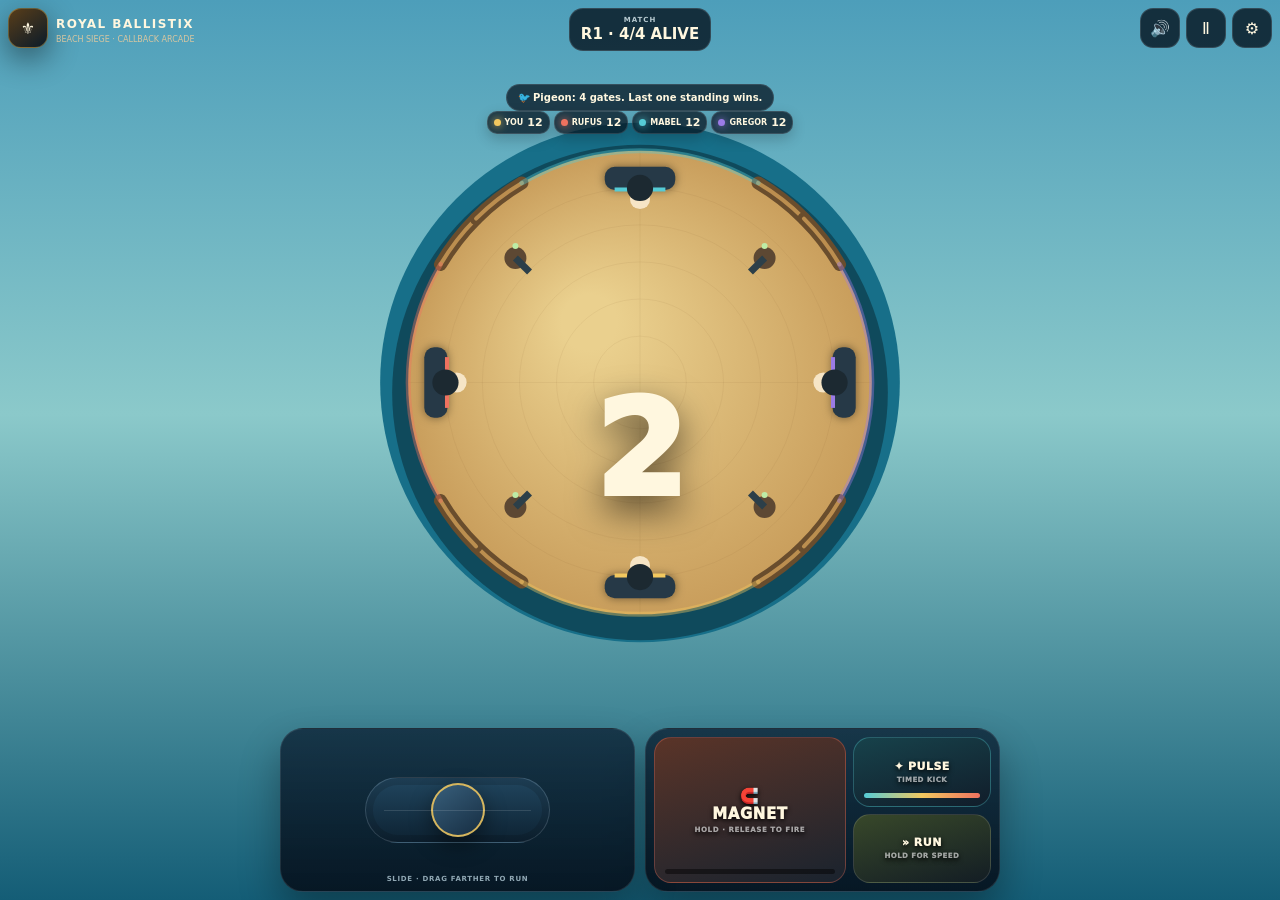
==== commit 65ba0a38: "Add settings access to pause menu" ====
--- a/game-modes/royal-ballistix/index.html
+++ b/game-modes/royal-ballistix/index.html
@@ -33,7 +33,7 @@
 <div id="count" class="count">3</div>
 <div class="controls"><div id="move" class="move glass"><div id="track" class="track"><div id="knob" class="knob"></div></div><div class="hint">SLIDE · DRAG FARTHER TO RUN</div></div><div class="pad glass"><button id="magnet" class="btn">🧲<br>MAGNET<span class="sub">HOLD · RELEASE TO FIRE</span><span class="mini"><i id="magFill"></i></span></button><button id="pulse" class="btn">✦ PULSE<span class="sub">TIMED KICK</span><span class="mini"><i id="pulseFill"></i></span></button><button id="run" class="btn">» RUN<span class="sub">HOLD FOR SPEED</span></button></div></div>
 </div>
-<div id="pauseOv" class="overlay"><div class="card"><div style="font-size:38px">⚜</div><h2>Paused</h2><p>The tide can wait.</p><button id="resume" class="primary">Resume</button></div></div>
+<div id="pauseOv" class="overlay"><div class="card"><div style="font-size:38px">⚜</div><h2>Paused</h2><p>The tide can wait.</p><div style="display:grid;grid-template-columns:1fr 1fr;gap:8px;margin-top:14px"><button id="pauseSettings">⚙ Settings</button><button id="resume" class="primary">Resume</button></div></div></div>
 <div id="settingsOv" class="overlay"><div class="card"><h2>Beach Siege Settings</h2><p>Keyboard: A/D or arrows, Space magnet, X pulse, Shift run.</p><div class="row"><div><strong>Contestants</strong><small>2–10 players; arena expands automatically for larger groups</small></div><select id="playerCount"><option value="2">2 Players</option><option value="3">3 Players</option><option value="4" selected>4 Players</option><option value="5">5 Players</option><option value="6">6 Players</option><option value="7">7 Players</option><option value="8">8 Players</option><option value="9">9 Players</option><option value="10">10 Players — MAX</option></select></div>
 <div class="row"><div><strong>Difficulty</strong><small>AI movement and timing</small></div><select id="difficulty"><option value="easy">Squire</option><option value="normal" selected>Knight</option><option value="hard">Champion</option></select></div><div style="display:grid;grid-template-columns:1fr 1fr;gap:8px;margin-top:14px"><button id="restart">Restart</button><button id="close" class="primary">Back</button></div></div></div>
 <div id="resultOv" class="overlay"><div class="card"><div style="font-size:42px">👑</div><h2 id="resultTitle">Round Won</h2><p id="resultCopy"></p><button id="next" class="primary">Next Round</button></div></div>
@@ -105,8 +105,12 @@
 var move=$('#move'),track=$('#track'),knob=$('#knob');function moveEv(e){var r=track.getBoundingClientRect();input.axis=clamp((e.clientX-r.left)/r.width*2-1,-1,1);knob.style.left=(50+input.axis*41)+'%'}move.addEventListener('pointerdown',function(e){ainit();input.drag=true;input.pointer=e.pointerId;try{move.setPointerCapture(e.pointerId)}catch(x){}moveEv(e)});move.addEventListener('pointermove',function(e){if(input.drag&&e.pointerId===input.pointer)moveEv(e)});function mend(e){if(input.drag&&(!e||e.pointerId===input.pointer)){input.drag=false;input.pointer=null;input.axis=0;knob.style.left='50%'}}move.addEventListener('pointerup',mend);move.addEventListener('pointercancel',mend);
 var mag=$('#magnet');mag.addEventListener('pointerdown',function(e){e.preventDefault();ainit();input.mag=true;try{mag.setPointerCapture(e.pointerId)}catch(x){}});mag.addEventListener('pointerup',function(){input.mag=false});mag.addEventListener('pointercancel',function(){input.mag=false});$('#pulse').addEventListener('pointerdown',function(e){e.preventDefault();ainit();input.pulse=true});$('#run').addEventListener('pointerdown',function(e){e.preventDefault();input.run=true;try{e.currentTarget.setPointerCapture(e.pointerId)}catch(x){}});$('#run').addEventListener('pointerup',function(){input.run=false});$('#run').addEventListener('pointercancel',function(){input.run=false});
 var keys={};function krefresh(){input.keyAxis=(keys.ArrowLeft||keys.KeyA?-1:0)+(keys.ArrowRight||keys.KeyD?1:0);input.keyAxis=clamp(input.keyAxis,-1,1);input.run=!!(keys.ShiftLeft||keys.ShiftRight)}addEventListener('keydown',function(e){if(e.code==='ArrowLeft'||e.code==='ArrowRight'||e.code==='Space')e.preventDefault();keys[e.code]=true;krefresh();if(e.code==='Space')input.mag=true;if((e.code==='KeyX'||e.code==='KeyE')&&!e.repeat)input.pulse=true});addEventListener('keyup',function(e){delete keys[e.code];krefresh();if(e.code==='Space')input.mag=false});
-function pauseToggle(){G.paused=!G.paused;$('#pauseOv').classList.toggle('open',G.paused);if(G.paused){input.mag=false;input.run=false}}$('#pause').onclick=pauseToggle;$('#resume').onclick=pauseToggle;$('#settings').onclick=function(){$('#settingsOv').classList.add('open');G.paused=true};$('#close').onclick=function(){$('#settingsOv').classList.remove('open');G.paused=false};$('#restart').onclick=restart;$('#next').onclick=function(){var over=G.wins.some(function(w){return w>=3});if(over){G.wins=new Array(G.playerCount).fill(0);G.round=1}else G.round++;resetRound()};$('#difficulty').onchange=function(e){G.diff=e.target.value};$('#playerCount').onchange=function(e){setPlayerCount(e.target.value)};$('#sound').onclick=function(){G.sound=!G.sound;$('#sound').textContent=G.sound?'🔊':'🔇';if(G.sound)ainit()};
-function publicState(){return{game:"Royal Ballistix — Beach Siege",version:"0.10-scaled-ten-player-arena",phase:G.phase,round:G.round,playerCount:G.playerCount,maxPlayers:TUNING.players.max,wins:G.wins.slice(),fps:+debug.fps.toFixed(1),physicsSubsteps:debug.substeps,maxBalls:maxBalls(),launch:G.launch?{launcher:G.launch.launcher,time:+G.launch.t.toFixed(2)}:null,balls:G.balls.map(function(b){return{x:+b.x.toFixed(1),y:+b.y.toFixed(1),vx:+b.vx.toFixed(1),vy:+b.vy.toFixed(1),speed:+Math.hypot(b.vx,b.vy).toFixed(1),held:b.held}}),players:P.map(function(p){return{id:p.id,name:NAMES[p.id],life:p.life,maxLife:p.maxLife,alive:p.alive,pos:+p.pos.toFixed(1),velocity:+p.vel.toFixed(1),external:!!externalControlled[p.id],magnet:p.mag,held:p.held.length,pulseCooldown:+p.pulseCd.toFixed(2),pulseAge:+p.pulseAge.toFixed(3),lastPulse:p.lastPulse,aim:+p.aim.toFixed(2),aiState:p.aiState,attackTarget:p.attackTarget,gateHit:+p.gateHit.toFixed(2)}}),tuning:TUNING}}
+var settingsFromPause=false;
+function pauseToggle(){G.paused=!G.paused;$('#pauseOv').classList.toggle('open',G.paused);if(G.paused){input.mag=false;input.run=false}}
+function openSettings(fromPause){settingsFromPause=!!fromPause;G.paused=true;input.mag=false;input.run=false;$('#pauseOv').classList.remove('open');$('#settingsOv').classList.add('open');$('#close').textContent=settingsFromPause?'Back to Pause':'Back to Game'}
+function closeSettings(){$('#settingsOv').classList.remove('open');if(settingsFromPause){G.paused=true;$('#pauseOv').classList.add('open')}else{G.paused=false;$('#pauseOv').classList.remove('open')}settingsFromPause=false}
+$('#pause').onclick=pauseToggle;$('#resume').onclick=pauseToggle;$('#pauseSettings').onclick=function(){openSettings(true)};$('#settings').onclick=function(){openSettings(false)};$('#close').onclick=closeSettings;$('#restart').onclick=restart;$('#next').onclick=function(){var over=G.wins.some(function(w){return w>=3});if(over){G.wins=new Array(G.playerCount).fill(0);G.round=1}else G.round++;resetRound()};$('#difficulty').onchange=function(e){G.diff=e.target.value};$('#playerCount').onchange=function(e){setPlayerCount(e.target.value)};$('#sound').onclick=function(){G.sound=!G.sound;$('#sound').textContent=G.sound?'🔊':'🔇';if(G.sound)ainit()};
+function publicState(){return{game:"Royal Ballistix — Beach Siege",version:"0.11-pause-settings",phase:G.phase,round:G.round,playerCount:G.playerCount,maxPlayers:TUNING.players.max,wins:G.wins.slice(),fps:+debug.fps.toFixed(1),physicsSubsteps:debug.substeps,maxBalls:maxBalls(),launch:G.launch?{launcher:G.launch.launcher,time:+G.launch.t.toFixed(2)}:null,balls:G.balls.map(function(b){return{x:+b.x.toFixed(1),y:+b.y.toFixed(1),vx:+b.vx.toFixed(1),vy:+b.vy.toFixed(1),speed:+Math.hypot(b.vx,b.vy).toFixed(1),held:b.held}}),players:P.map(function(p){return{id:p.id,name:NAMES[p.id],life:p.life,maxLife:p.maxLife,alive:p.alive,pos:+p.pos.toFixed(1),velocity:+p.vel.toFixed(1),external:!!externalControlled[p.id],magnet:p.mag,held:p.held.length,pulseCooldown:+p.pulseCd.toFixed(2),pulseAge:+p.pulseAge.toFixed(3),lastPulse:p.lastPulse,aim:+p.aim.toFixed(2),aiState:p.aiState,attackTarget:p.attackTarget,gateHit:+p.gateHit.toFixed(2)}}),tuning:TUNING}}
 window.GameDebug={getState:publicState};
 window.RoyalBallistix={maxPlayers:10,setPlayerCount:setPlayerCount,setPlayerInput:function(id,state){id=Math.round(Number(id));if(id<0||id>=P.length)return false;externalControlled[id]=true;externalInputs[id]={moveX:clamp(Number(state&&state.moveX)||0,-1,1),primaryAction:!!(state&&state.primaryAction),secondaryAction:!!(state&&state.secondaryAction),run:!!(state&&state.run),sequence:state&&state.sequence,timestamp:state&&state.timestamp};return true},releasePlayer:function(id){delete externalControlled[id];delete externalInputs[id];if(P[id]){P[id].remoteSecondaryPrev=false;if(P[id].mag)releaseMag(P[id],false)}},getState:publicState};
 G.wins=new Array(G.playerCount).fill(0);refreshArenaGeometry();resetRound();requestAnimationFrame(loop);
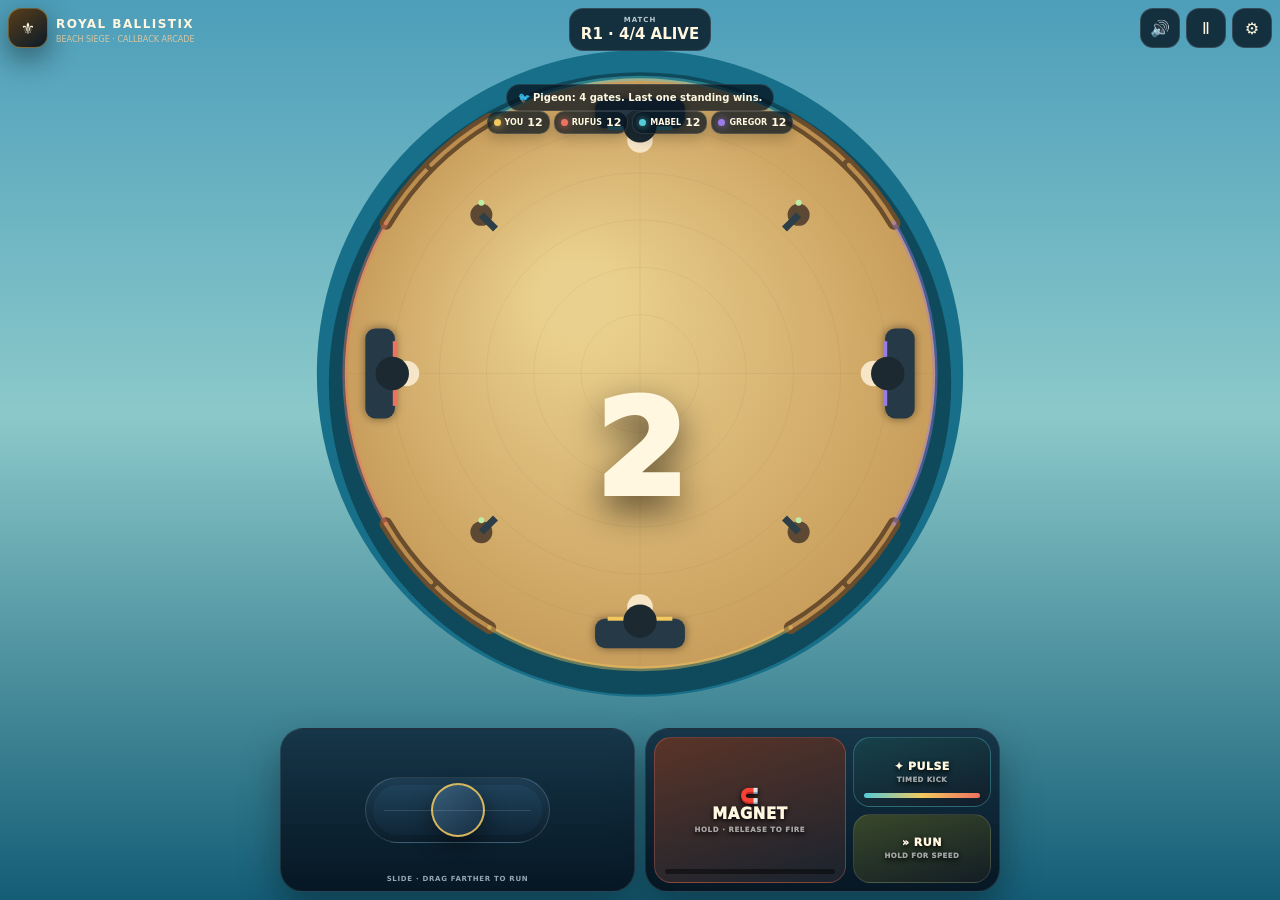
==== commit ed09d25b: "Add adjustable larger arena size setting" ====
--- a/game-modes/royal-ballistix/index.html
+++ b/game-modes/royal-ballistix/index.html
@@ -35,6 +35,7 @@
 </div>
 <div id="pauseOv" class="overlay"><div class="card"><div style="font-size:38px">⚜</div><h2>Paused</h2><p>The tide can wait.</p><div style="display:grid;grid-template-columns:1fr 1fr;gap:8px;margin-top:14px"><button id="pauseSettings">⚙ Settings</button><button id="resume" class="primary">Resume</button></div></div></div>
 <div id="settingsOv" class="overlay"><div class="card"><h2>Beach Siege Settings</h2><p>Keyboard: A/D or arrows, Space magnet, X pulse, Shift run.</p><div class="row"><div><strong>Contestants</strong><small>2–10 players; arena expands automatically for larger groups</small></div><select id="playerCount"><option value="2">2 Players</option><option value="3">3 Players</option><option value="4" selected>4 Players</option><option value="5">5 Players</option><option value="6">6 Players</option><option value="7">7 Players</option><option value="8">8 Players</option><option value="9">9 Players</option><option value="10">10 Players — MAX</option></select></div>
+<div class="row"><div><strong>Arena Size</strong><small>Adjust the playable arena. Larger settings create more room between gates.</small></div><div style="display:flex;align-items:center;gap:10px;min-width:155px"><input id="arenaSize" type="range" min="80" max="135" step="5" value="115" aria-label="Arena size" style="width:120px;accent-color:var(--gold)"><b id="arenaSizeValue" style="min-width:42px;text-align:right">115%</b></div></div>
 <div class="row"><div><strong>Difficulty</strong><small>AI movement and timing</small></div><select id="difficulty"><option value="easy">Squire</option><option value="normal" selected>Knight</option><option value="hard">Champion</option></select></div><div style="display:grid;grid-template-columns:1fr 1fr;gap:8px;margin-top:14px"><button id="restart">Restart</button><button id="close" class="primary">Back</button></div></div></div>
 <div id="resultOv" class="overlay"><div class="card"><div style="font-size:42px">👑</div><h2 id="resultTitle">Round Won</h2><p id="resultCopy"></p><button id="next" class="primary">Next Round</button></div></div>
 <div id="error" class="error"><div class="card"><div style="font-size:42px">⚠</div><h2>Game Error</h2><p id="errorText"></p><button onclick="location.reload()" class="primary">Reload</button></div></div>
@@ -44,18 +45,19 @@
 var $=function(s){return document.querySelector(s)},C=$('#game'),ctx=C.getContext('2d',{alpha:false});
 if(!ctx){$('#errorText').textContent='Canvas is not available in this browser.';$('#error').classList.add('show');return}
 var COLORS=['#f2c85f','#ef725f','#55cbd5','#9b7be6','#72d18f','#f19ac3','#ff9f55','#6fa8ff','#d6df68','#c68cff'],NAMES=['YOU','RUFUS','MABEL','GREGOR','PIP','BEA','OSWALD','TILLY','BARNABY','WREN'];
-var S={w:0,h:0,dpr:1,cx:0,cy:0,size:0,radius:0,playerRadius:0,sector:0,gateHalf:0,moveLimit:0,pad:0},G={phase:'countdown',count:3.15,round:1,playerCount:4,wins:[],paused:false,last:performance.now(),spawn:0,nextSpawn:.7,balls:[],parts:[],rings:[],shake:0,sound:true,diff:'normal',launch:null},input={axis:0,keyAxis:0,drag:false,pointer:null,mag:false,run:false,pulse:false};
+var S={w:0,h:0,dpr:1,cx:0,cy:0,size:0,radius:0,playerRadius:0,sector:0,gateHalf:0,moveLimit:0,pad:0},G={phase:'countdown',count:3.15,round:1,playerCount:4,arenaScale:1.15,wins:[],paused:false,last:performance.now(),spawn:0,nextSpawn:.7,balls:[],parts:[],rings:[],shake:0,sound:true,diff:'normal',launch:null},input={axis:0,keyAxis:0,drag:false,pointer:null,mag:false,run:false,pulse:false};
 var externalInputs={},externalControlled={};
 var AI={easy:{speed:.82,react:.18,catch:.55,pulse:.35,aimError:.32},normal:{speed:1,react:.09,catch:.76,pulse:.62,aimError:.18},hard:{speed:1.13,react:.04,catch:.92,pulse:.82,aimError:.10}},AI_PERSONAS=[null,{name:"RUFUS",style:"hunter",risk:.82,hold:.72,targetHuman:.55},{name:"MABEL",style:"schemer",risk:.58,hold:1.15,targetHuman:.34},{name:"GREGOR",style:"bully",risk:.72,hold:.88,targetHuman:.72},{name:"PIP",style:"sprinter",risk:.78,hold:.68,targetHuman:.40},{name:"BEA",style:"guardian",risk:.52,hold:1.22,targetHuman:.28},{name:"OSWALD",style:"sniper",risk:.70,hold:.96,targetHuman:.45},{name:"TILLY",style:"chaos",risk:.88,hold:.62,targetHuman:.35},{name:"BARNABY",style:"planner",risk:.60,hold:1.08,targetHuman:.38},{name:"WREN",style:"rival",risk:.76,hold:.84,targetHuman:.60}],audio=null;
 var TUNING={simulation:{fixedDt:1/120,maxFrame:.05,maxSteps:6},ball:{spawnMin:.34,spawnMax:.42,minSpeed:.30,maxSpeed:1.05,wallRestitution:.985,paddleRestitution:1.025,collisionRestitution:.94,maxTravelPerSubstep:.42,stuckSpeed:.09,stuckTime:1.15},paddle:{normalSpeed:.50,runSpeed:.78,aiNormal:.47,aiRun:.72},magnet:{overheat:5,maxHeld:4,releaseSpeed:.88,fizzleSpeed:.18,aimMax:.72,aimResponse:10,volleySpread:.10},ai:{retargetMin:.35,retargetMax:.72,releaseJitter:.08,weakLifeBias:.85,openLaneBias:.55},pulse:{speed:.94,perfectSpeed:1.12,missCooldown:2,hitCooldown:.42,perfectCooldown:.22,activeWindow:.18,perfectWindow:.055,perfectCenter:.46},readability:{launchTelegraph:.72,trailMin:.52,trailLength:.11,threatTime:.72},gate:{criticalLife:3,hitFlash:.34,criticalPulseHz:2.4,normalShake:.7,eliminationShake:1.15,crackMax:5},arena:{gateCoverage:.68,paddleCoverage:.32,minBalls:3,maxBalls:6,launcherMin:4,launcherMax:7},players:{min:2,max:10,defaultCount:4}};
 function clamp(v,a,b){return Math.max(a,Math.min(b,v))}function lerp(a,b,t){return a+(b-a)*t}function damp(a,b,l,dt){return lerp(a,b,1-Math.exp(-l*dt))}function rand(a,b){return a+Math.random()*(b-a)}
 function ainit(){if(audio)return;try{audio=new(window.AudioContext||window.webkitAudioContext)()}catch(e){}}function tone(f,d,v,type){if(!G.sound)return;ainit();if(!audio)return;f=f||220;d=d||.06;v=v||.025;type=type||'triangle';var o=audio.createOscillator(),g=audio.createGain();o.type=type;o.frequency.value=f;g.gain.setValueAtTime(v,audio.currentTime);g.gain.exponentialRampToValueAtTime(.0001,audio.currentTime+d);o.connect(g).connect(audio.destination);o.start();o.stop(audio.currentTime+d)}
-function say(t){$('#msg').textContent='🐦 Pigeon: '+t}function resize(){S.dpr=Math.min(devicePixelRatio||1,2);S.w=innerWidth;S.h=innerHeight;C.width=Math.round(S.w*S.dpr);C.height=Math.round(S.h*S.dpr);ctx.setTransform(S.dpr,0,0,S.dpr,0,0);var crowd=clamp((G.playerCount-4)/6,0,1),landscape=S.w>S.h,verticalScale=landscape&&S.h<620?lerp(.55,.59,crowd):lerp(.56,.68,crowd),widthScale=lerp(.90,.96,crowd),cap=lerp(670,820,crowd);S.cx=S.w/2;S.cy=S.h*(landscape&&S.h<620?.405:.425);S.size=Math.min(S.w*widthScale,S.h*verticalScale,cap);refreshArenaGeometry()}addEventListener('resize',resize);resize();
+function say(t){$('#msg').textContent='🐦 Pigeon: '+t}function resize(){S.dpr=Math.min(devicePixelRatio||1,2);S.w=innerWidth;S.h=innerHeight;C.width=Math.round(S.w*S.dpr);C.height=Math.round(S.h*S.dpr);ctx.setTransform(S.dpr,0,0,S.dpr,0,0);var crowd=clamp((G.playerCount-4)/6,0,1),landscape=S.w>S.h,shortLandscape=landscape&&S.h<620,widthScale=lerp(.92,.99,crowd),verticalScale=shortLandscape?lerp(.58,.66,crowd):lerp(.62,.74,crowd),cap=lerp(760,980,crowd),base=Math.min(S.w*widthScale,S.h*verticalScale,cap),requested=base*G.arenaScale,safeW=S.w*.99,safeH=S.h*(shortLandscape?.66:.76);S.cx=S.w/2;S.cy=S.h*(shortLandscape?.385:.415);S.size=Math.min(requested,safeW,safeH,cap*1.18);refreshArenaGeometry()}addEventListener('resize',resize);resize();
 function refreshArenaGeometry(){S.radius=S.size*.46;S.playerRadius=S.radius-S.size*.055;S.sector=Math.PI*2/Math.max(2,G.playerCount);S.gateHalf=S.sector*TUNING.arena.gateCoverage*.5;S.moveLimit=S.playerRadius*S.sector*.25;S.pad=Math.min(S.size*.07,S.playerRadius*S.sector*TUNING.arena.paddleCoverage*.5)}
 function startLives(){return G.playerCount<=4?12:G.playerCount<=6?9:G.playerCount<=8?7:6}
 function makeP(id){var ml=startLives();return{id:id,life:ml,maxLife:ml,alive:true,pos:0,vel:0,target:0,think:0,mag:false,magT:0,lock:0,held:[],pulseCd:0,pulseT:0,pulseAge:0,lastPulse:'none',run:false,aim:0,aimIntent:0,attackTarget:-1,attackThink:0,aiState:"POSITION",gateHit:0,remoteSecondaryPrev:false}}
 var P=[];
 function setPlayerCount(n){n=clamp(Math.round(Number(n)||4),TUNING.players.min,TUNING.players.max);G.playerCount=n;G.wins=new Array(n).fill(0);resize();var el=$('#playerCount');if(el)el.value=String(n);G.round=1;resetRound();say(n+' contestants — arena resized for the royal melee.')}
+function setArenaSize(percent){var v=clamp(Math.round(Number(percent)||115),80,135);G.arenaScale=v/100;var slider=$('#arenaSize'),label=$('#arenaSizeValue');if(slider)slider.value=String(v);if(label)label.textContent=v+'%';resize();say('Arena size '+v+'% — royal grounds adjusted.')}
 function ensureRoster(){var r=$('#roster');if(!r)return;if(r.children.length!==P.length){r.innerHTML='';for(var i=0;i<P.length;i++){var chip=document.createElement('div');chip.className='lifeChip';chip.id='lifeChip'+i;chip.innerHTML='<span class="miniDot"></span><span class="nm"></span><b></b>';r.appendChild(chip)}}}
 function resetRound(){G.phase='countdown';G.count=3.15;G.spawn=0;G.nextSpawn=.7;G.launch=null;G.balls=[];G.parts=[];G.rings=[];P=[];for(var i=0;i<G.playerCount;i++)P.push(makeP(i));refreshArenaGeometry();ensureRoster();$('#count').classList.remove('hidden');$('#resultOv').classList.remove('open');hud();say(G.playerCount+' gates. Last one standing wins.')}
 function restart(){G.round=1;G.wins=new Array(G.playerCount).fill(0);G.paused=false;$('#pauseOv').classList.remove('open');$('#settingsOv').classList.remove('open');resetRound()}
@@ -109,10 +111,10 @@
 function pauseToggle(){G.paused=!G.paused;$('#pauseOv').classList.toggle('open',G.paused);if(G.paused){input.mag=false;input.run=false}}
 function openSettings(fromPause){settingsFromPause=!!fromPause;G.paused=true;input.mag=false;input.run=false;$('#pauseOv').classList.remove('open');$('#settingsOv').classList.add('open');$('#close').textContent=settingsFromPause?'Back to Pause':'Back to Game'}
 function closeSettings(){$('#settingsOv').classList.remove('open');if(settingsFromPause){G.paused=true;$('#pauseOv').classList.add('open')}else{G.paused=false;$('#pauseOv').classList.remove('open')}settingsFromPause=false}
-$('#pause').onclick=pauseToggle;$('#resume').onclick=pauseToggle;$('#pauseSettings').onclick=function(){openSettings(true)};$('#settings').onclick=function(){openSettings(false)};$('#close').onclick=closeSettings;$('#restart').onclick=restart;$('#next').onclick=function(){var over=G.wins.some(function(w){return w>=3});if(over){G.wins=new Array(G.playerCount).fill(0);G.round=1}else G.round++;resetRound()};$('#difficulty').onchange=function(e){G.diff=e.target.value};$('#playerCount').onchange=function(e){setPlayerCount(e.target.value)};$('#sound').onclick=function(){G.sound=!G.sound;$('#sound').textContent=G.sound?'🔊':'🔇';if(G.sound)ainit()};
-function publicState(){return{game:"Royal Ballistix — Beach Siege",version:"0.11-pause-settings",phase:G.phase,round:G.round,playerCount:G.playerCount,maxPlayers:TUNING.players.max,wins:G.wins.slice(),fps:+debug.fps.toFixed(1),physicsSubsteps:debug.substeps,maxBalls:maxBalls(),launch:G.launch?{launcher:G.launch.launcher,time:+G.launch.t.toFixed(2)}:null,balls:G.balls.map(function(b){return{x:+b.x.toFixed(1),y:+b.y.toFixed(1),vx:+b.vx.toFixed(1),vy:+b.vy.toFixed(1),speed:+Math.hypot(b.vx,b.vy).toFixed(1),held:b.held}}),players:P.map(function(p){return{id:p.id,name:NAMES[p.id],life:p.life,maxLife:p.maxLife,alive:p.alive,pos:+p.pos.toFixed(1),velocity:+p.vel.toFixed(1),external:!!externalControlled[p.id],magnet:p.mag,held:p.held.length,pulseCooldown:+p.pulseCd.toFixed(2),pulseAge:+p.pulseAge.toFixed(3),lastPulse:p.lastPulse,aim:+p.aim.toFixed(2),aiState:p.aiState,attackTarget:p.attackTarget,gateHit:+p.gateHit.toFixed(2)}}),tuning:TUNING}}
+$('#pause').onclick=pauseToggle;$('#resume').onclick=pauseToggle;$('#pauseSettings').onclick=function(){openSettings(true)};$('#settings').onclick=function(){openSettings(false)};$('#close').onclick=closeSettings;$('#restart').onclick=restart;$('#next').onclick=function(){var over=G.wins.some(function(w){return w>=3});if(over){G.wins=new Array(G.playerCount).fill(0);G.round=1}else G.round++;resetRound()};$('#difficulty').onchange=function(e){G.diff=e.target.value};$('#playerCount').onchange=function(e){setPlayerCount(e.target.value)};$('#arenaSize').oninput=function(e){setArenaSize(e.target.value)};$('#sound').onclick=function(){G.sound=!G.sound;$('#sound').textContent=G.sound?'🔊':'🔇';if(G.sound)ainit()};
+function publicState(){return{game:"Royal Ballistix — Beach Siege",version:"0.12-adjustable-large-arena",phase:G.phase,round:G.round,playerCount:G.playerCount,maxPlayers:TUNING.players.max,arenaScale:+G.arenaScale.toFixed(2),arenaPixels:+S.size.toFixed(1),wins:G.wins.slice(),fps:+debug.fps.toFixed(1),physicsSubsteps:debug.substeps,maxBalls:maxBalls(),launch:G.launch?{launcher:G.launch.launcher,time:+G.launch.t.toFixed(2)}:null,balls:G.balls.map(function(b){return{x:+b.x.toFixed(1),y:+b.y.toFixed(1),vx:+b.vx.toFixed(1),vy:+b.vy.toFixed(1),speed:+Math.hypot(b.vx,b.vy).toFixed(1),held:b.held}}),players:P.map(function(p){return{id:p.id,name:NAMES[p.id],life:p.life,maxLife:p.maxLife,alive:p.alive,pos:+p.pos.toFixed(1),velocity:+p.vel.toFixed(1),external:!!externalControlled[p.id],magnet:p.mag,held:p.held.length,pulseCooldown:+p.pulseCd.toFixed(2),pulseAge:+p.pulseAge.toFixed(3),lastPulse:p.lastPulse,aim:+p.aim.toFixed(2),aiState:p.aiState,attackTarget:p.attackTarget,gateHit:+p.gateHit.toFixed(2)}}),tuning:TUNING}}
 window.GameDebug={getState:publicState};
-window.RoyalBallistix={maxPlayers:10,setPlayerCount:setPlayerCount,setPlayerInput:function(id,state){id=Math.round(Number(id));if(id<0||id>=P.length)return false;externalControlled[id]=true;externalInputs[id]={moveX:clamp(Number(state&&state.moveX)||0,-1,1),primaryAction:!!(state&&state.primaryAction),secondaryAction:!!(state&&state.secondaryAction),run:!!(state&&state.run),sequence:state&&state.sequence,timestamp:state&&state.timestamp};return true},releasePlayer:function(id){delete externalControlled[id];delete externalInputs[id];if(P[id]){P[id].remoteSecondaryPrev=false;if(P[id].mag)releaseMag(P[id],false)}},getState:publicState};
-G.wins=new Array(G.playerCount).fill(0);refreshArenaGeometry();resetRound();requestAnimationFrame(loop);
+window.RoyalBallistix={maxPlayers:10,setPlayerCount:setPlayerCount,setArenaSize:setArenaSize,setPlayerInput:function(id,state){id=Math.round(Number(id));if(id<0||id>=P.length)return false;externalControlled[id]=true;externalInputs[id]={moveX:clamp(Number(state&&state.moveX)||0,-1,1),primaryAction:!!(state&&state.primaryAction),secondaryAction:!!(state&&state.secondaryAction),run:!!(state&&state.run),sequence:state&&state.sequence,timestamp:state&&state.timestamp};return true},releasePlayer:function(id){delete externalControlled[id];delete externalInputs[id];if(P[id]){P[id].remoteSecondaryPrev=false;if(P[id].mag)releaseMag(P[id],false)}},getState:publicState};
+G.wins=new Array(G.playerCount).fill(0);setArenaSize(115);refreshArenaGeometry();resetRound();requestAnimationFrame(loop);
 })();
 </script></body></html>
